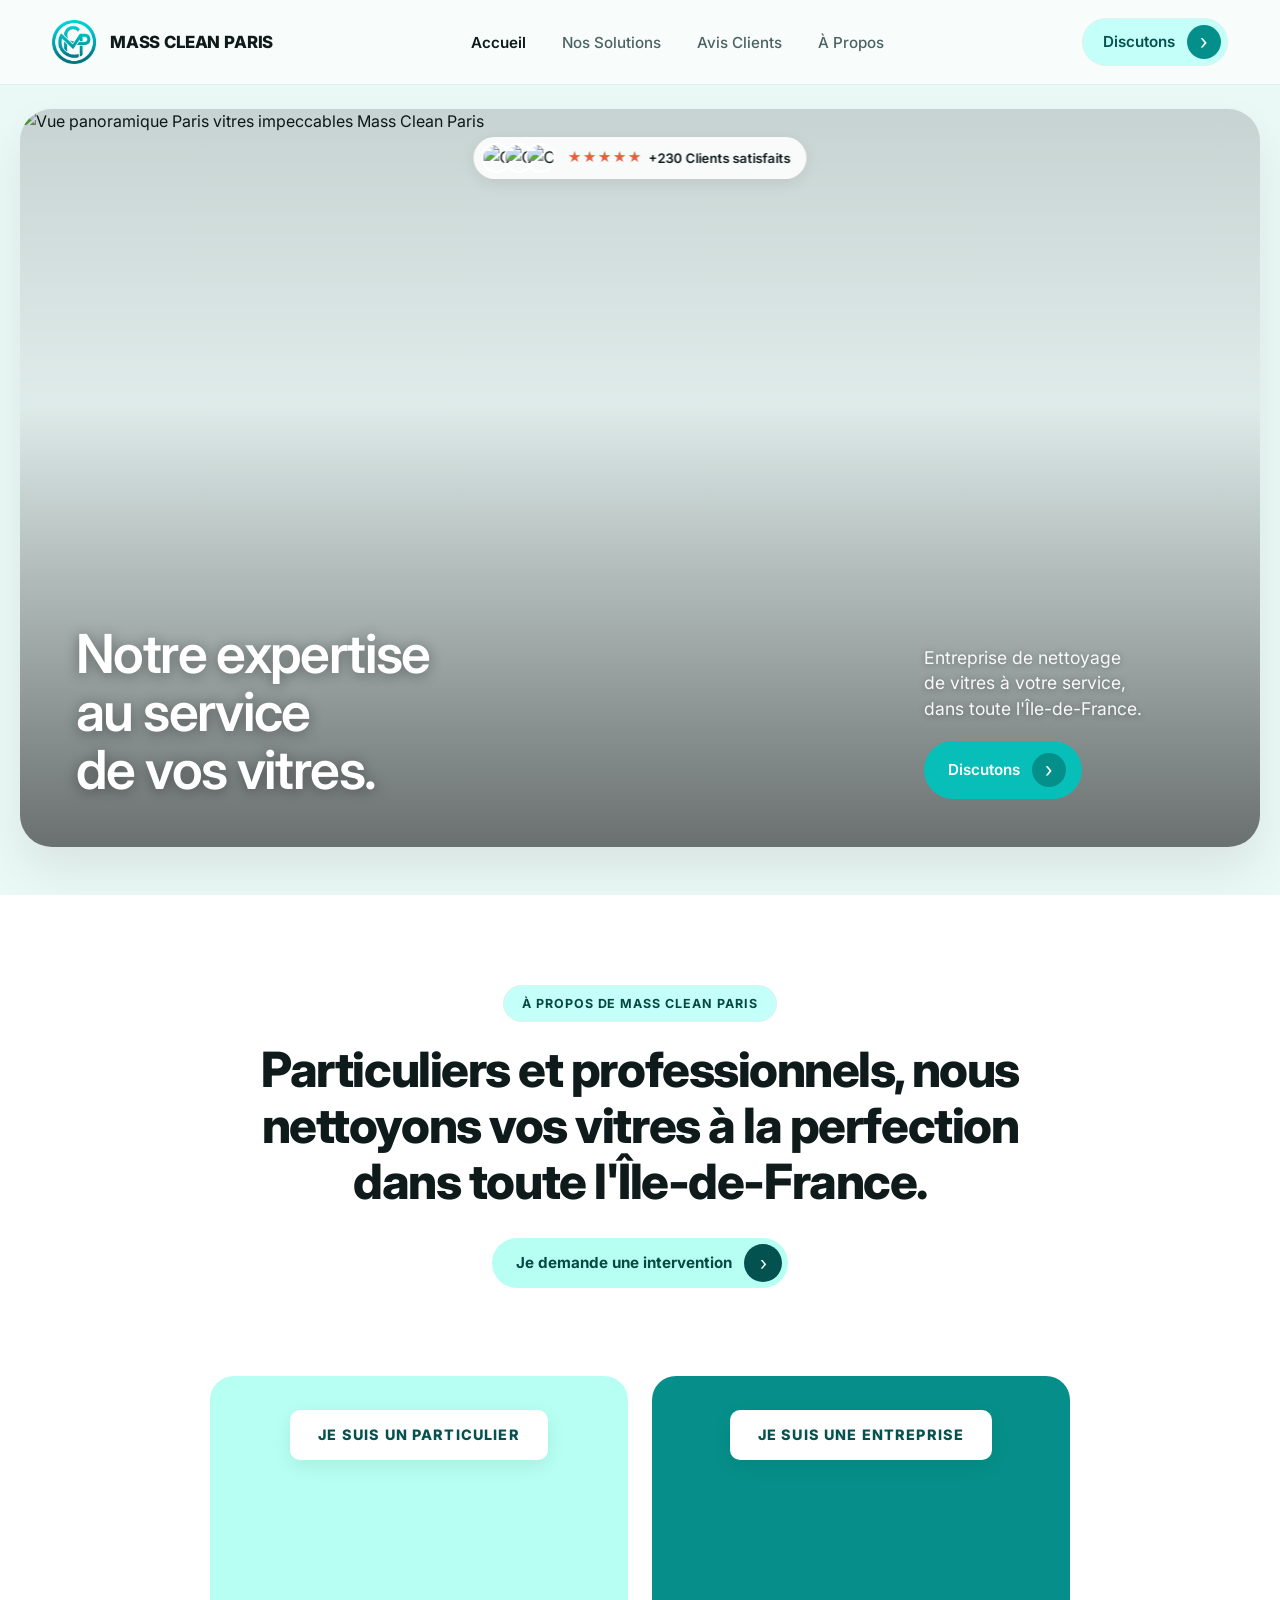
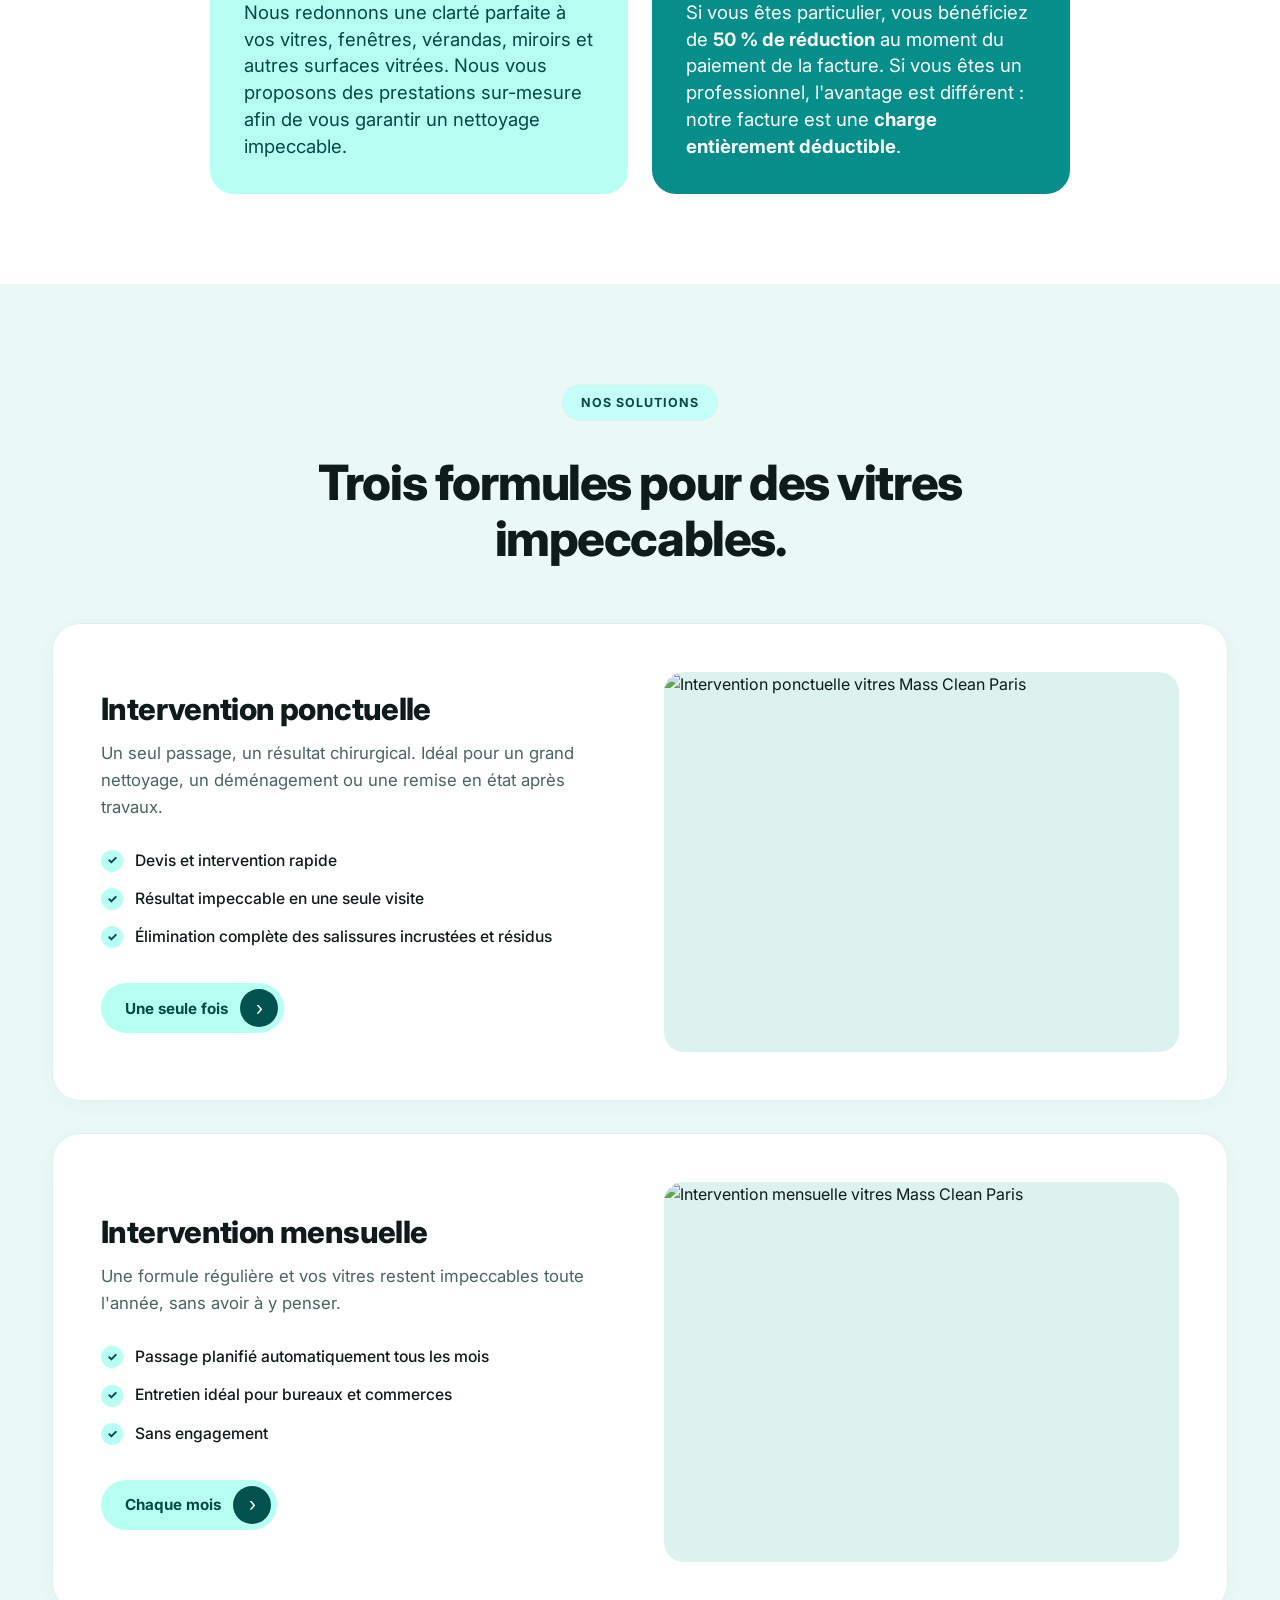
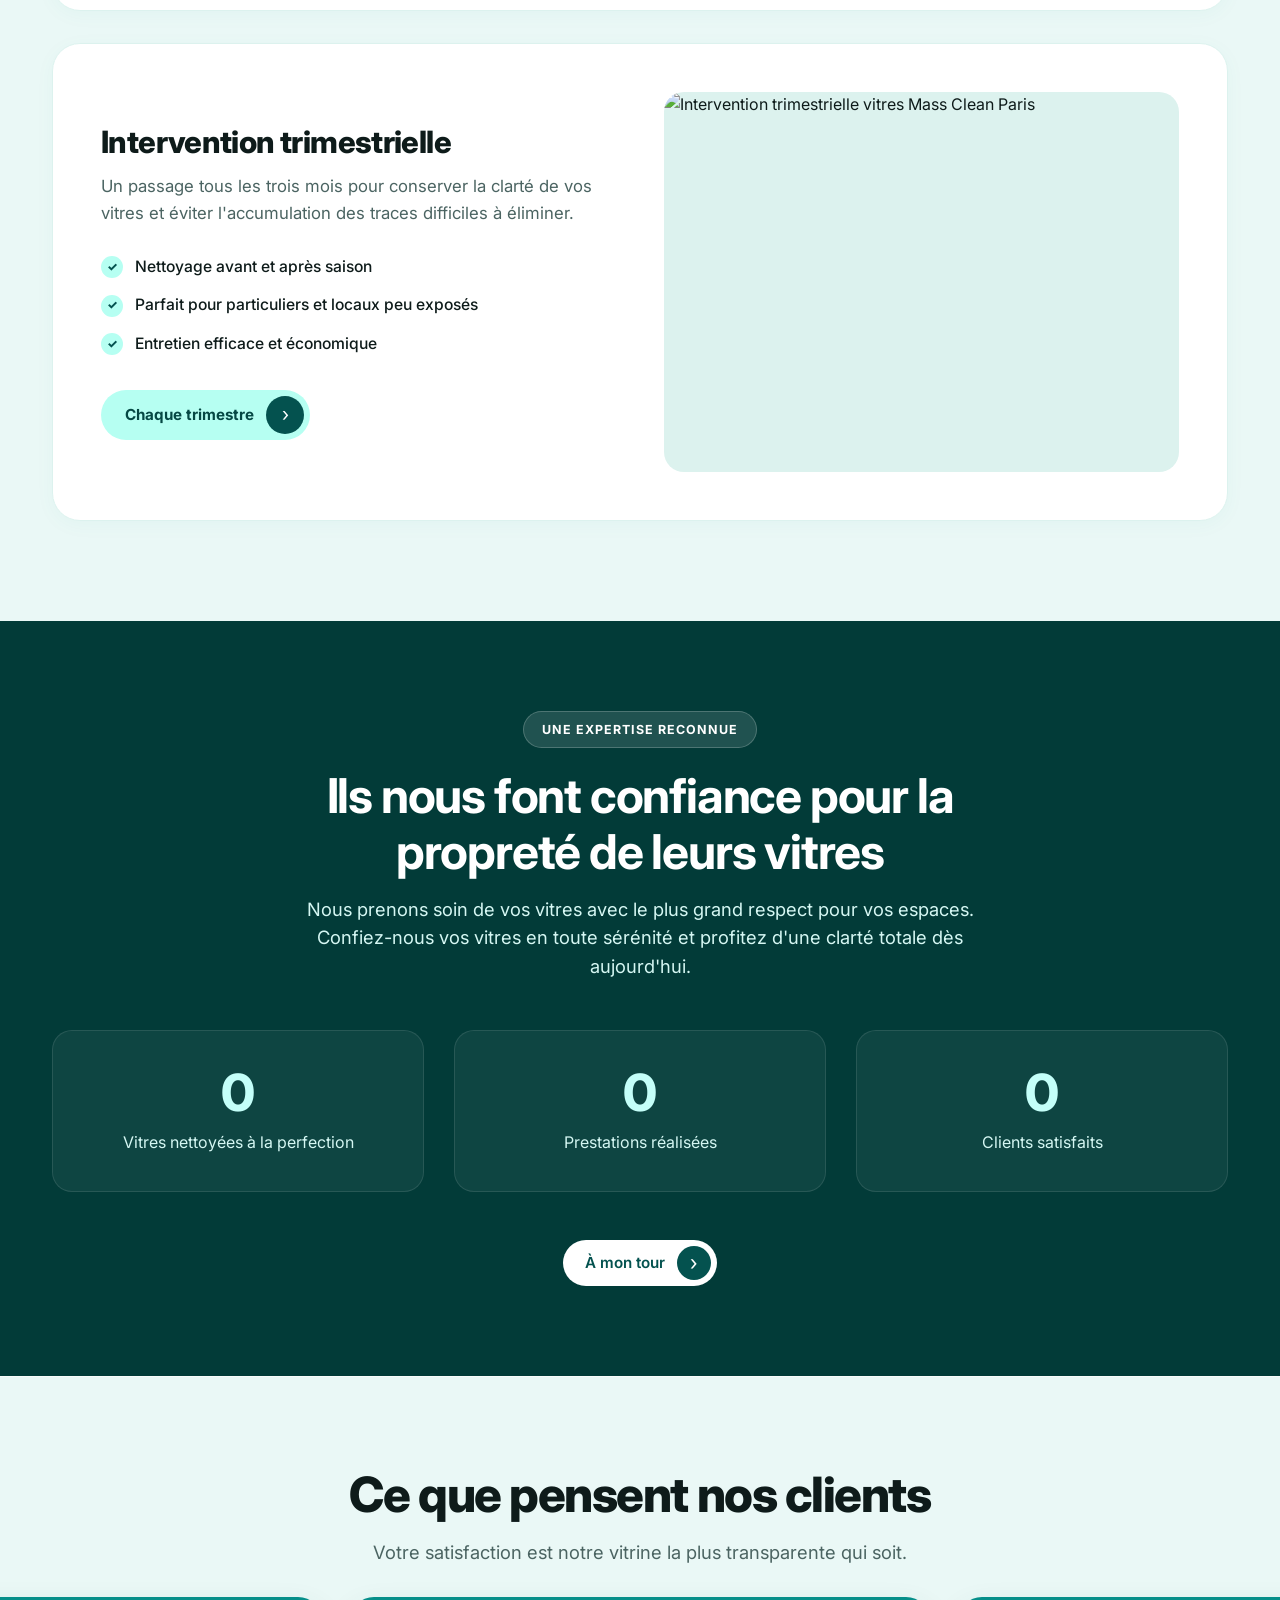
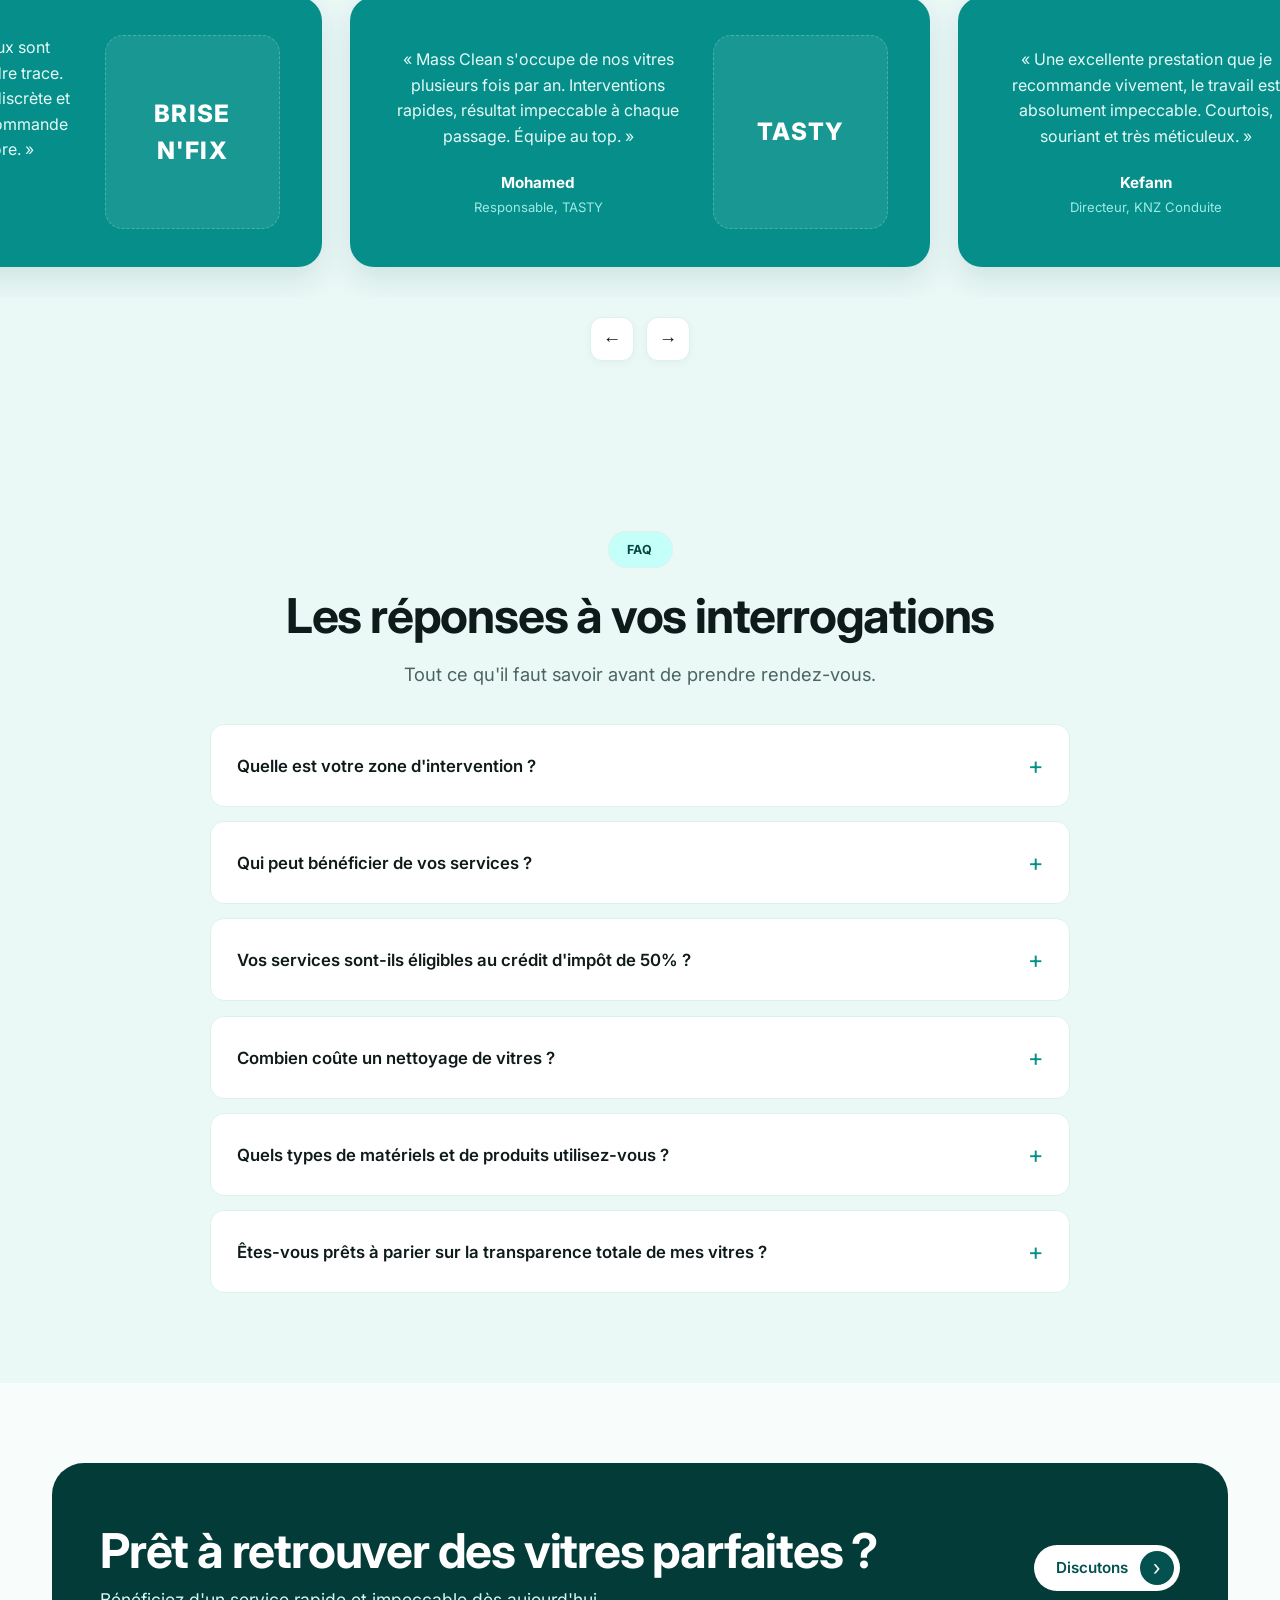
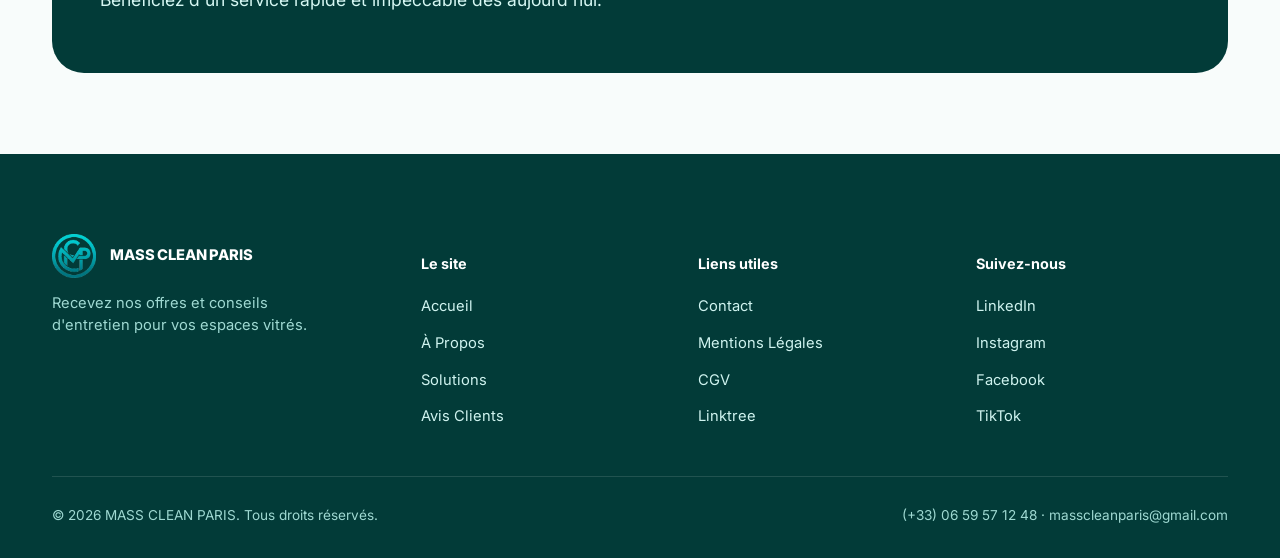
==== index.html @ e7982200 "Update index.html" ====
<!doctype html>
<html lang="fr">
<head>
  <meta charset="UTF-8">
  <meta name="viewport" content="width=device-width, initial-scale=1">
  <title>MASS CLEAN PARIS — Nettoyage de vitres en Île-de-France</title>
  <meta name="description" content="Entreprise de nettoyage de vitres dans toute l'Île-de-France. Services adaptés aux professionnels et aux particuliers. Devis gratuit et intervention rapide.">
  <link rel="preconnect" href="https://fonts.googleapis.com">
  <link rel="preconnect" href="https://fonts.gstatic.com" crossorigin>
  <link href="https://fonts.googleapis.com/css2?family=Inter:wght@400;500;600;700;800&display=swap" rel="stylesheet">
  <link rel="stylesheet" href="styles.css">
</head>
<body>

<header class="site-header">
  <div class="wrap">
    <a href="index.html" class="brand">
      <img src="logo-icon.png" alt="Logo Mass Clean Paris" class="brand-mark-img">
      <span class="brand-name">MASS CLEAN PARIS</span>
    </a>
    <nav>
      <ul class="nav-links" id="navLinks">
        <li><a href="index.html" aria-current="page">Accueil</a></li>
        <li><a href="#solutions">Nos Solutions</a></li>
        <li><a href="#avis">Avis Clients</a></li>
        <li><a href="about.html">À Propos</a></li>

      </ul>
    </nav>
    <div class="nav-cta">
      <a href="contact.html" class="btn btn-pill">
        <span>Discutons</span>
        <span class="btn-pill-arrow">&#8250;</span>
      </a>
      <button class="nav-toggle" id="navToggle" aria-label="Ouvrir le menu" aria-expanded="false"><span></span></button>
    </div>
  </div>
</header>

<main>

<!-- Hero Framer Style -->
  <section class="hero">
    <div class="wrap hero-wrap">
      <div class="hero-frame">
        <img class="hero-bg-img" src="https://framerusercontent.com/images/fuWbK95wGfI7QZ0WkiQWYFkKc.png?width=1440&height=840" alt="Vue panoramique Paris vitres impeccables Mass Clean Paris">
        <div class="hero-overlay"></div>

        <!-- Badge flottant en haut au centre -->
        <div class="hero-top-badge">
          <div class="avatar-group">
            <img src="https://framerusercontent.com/images/nT1cGEJVsEsq5BKTakwZoJjJbM.png?width=100&height=100" alt="Client Mass Clean Paris" class="avatar-img">
            <img src="https://framerusercontent.com/images/VQjluMNywKhZ8T1UbafuyggOpg.png?width=100&height=100" alt="Client Mass Clean Paris" class="avatar-img">
            <img src="https://framerusercontent.com/images/zZgTBhPPGWmw9AkLeAqgfGqcubE.jpg?width=100&height=100" alt="Client Mass Clean Paris" class="avatar-img">
          </div>
          <div class="badge-text-group">
            <div class="stars">★★★★★</div>
            <span class="badge-label">+230 Clients satisfaits</span>
          </div>
        </div>

        <!-- Bas du Hero : Titre à gauche, Description + Bouton à droite -->
        <div class="hero-bottom-grid">
          <div class="hero-left-col">
            <h1 class="hero-title">Notre expertise<br>au service<br>de vos vitres.</h1>
          </div>
          <div class="hero-right-col">
            <p class="hero-subtitle">Entreprise de nettoyage<br>de vitres à votre service,<br>dans toute l'Île-de-France.</p>
            <a href="contact.html" class="btn btn-pill btn-pill--hero">
              <span>Discutons</span>
              <span class="btn-pill-arrow">&#8250;</span>
            </a>
          </div>
        </div>

      </div>
    </div>
  </section>
  
<!-- Section À Propos (Disposition 100% verticale) -->
  <section id="about-intro" class="section-about-vertical">
    <div class="wrap">
      <div class="about-vertical-stack">
        
        <p class="kicker">À PROPOS DE MASS CLEAN PARIS</p>
        
        <h2 class="about-v-heading">Particuliers et professionnels, nous nettoyons vos vitres à la perfection dans toute l'Île-de-France.</h2>
        
        <div class="about-v-cta">
          <a href="contact.html" class="btn btn-pill btn-pill--teal">
            <span>Je demande une intervention</span>
            <span class="btn-pill-arrow">&#8250;</span>
          </a>
        </div>
        
<div class="about-cards-stack">
  <!-- Carte Gauche -->
  <div class="about-card">
    <div class="about-card-badge">JE SUIS UN PARTICULIER</div>
    <p>Nous redonnons une clarté parfaite à vos vitres, fenêtres, vérandas, miroirs et autres surfaces vitrées. Nous vous proposons des prestations sur-mesure afin de vous garantir un nettoyage impeccable.</p>
  </div>

  <!-- Carte Droite -->
  <div class="about-card">
    <div class="about-card-badge">JE SUIS UNE ENTREPRISE</div>
    <p>Si vous êtes particulier, vous bénéficiez de <strong>50 % de réduction</strong> au moment du paiement de la facture. Si vous êtes un professionnel, l'avantage est différent : notre facture est une <strong>charge entièrement déductible</strong>.</p>
  </div>
</div>

      </div>
    </div>
  </section>

 <!-- Solutions Framer Style -->
  <section id="solutions" class="section-solutions">
    <div class="wrap">
      <div class="solutions-header">
        <p class="kicker">NOS SOLUTIONS</p>
        <h2 class="solutions-title">Trois formules pour des vitres impeccables.</h2>
      </div>

      <div class="solutions-container">
        <!-- Formule 1 : Ponctuelle -->
        <article class="framer-plan-card">
          <div class="plan-content">
            <h3 class="plan-title">Intervention ponctuelle</h3>
            <p class="plan-description">Un seul passage, un résultat chirurgical. Idéal pour un grand nettoyage, un déménagement ou une remise en état après travaux.</p>
            <ul class="plan-checklist">
              <li><span class="check-icon">✓</span><span>Devis et intervention rapide</span></li>
              <li><span class="check-icon">✓</span><span>Résultat impeccable en une seule visite</span></li>
              <li><span class="check-icon">✓</span><span>Élimination complète des salissures incrustées et résidus</span></li>
            </ul>
            <div class="plan-action">
              <a href="contact.html" class="btn btn-pill btn-pill--teal">
                <span>Une seule fois</span>
                <span class="btn-pill-arrow">&#8250;</span>
              </a>
            </div>
          </div>
          <div class="plan-visual">
            <img src="https://framerusercontent.com/images/IJvYtPmiNWSTqT2ZEMsKNwSVPI.png?width=1200&height=1200" alt="Intervention ponctuelle vitres Mass Clean Paris" loading="lazy">
          </div>
        </article>

        <!-- Formule 2 : Mensuelle -->
        <article class="framer-plan-card">
          <div class="plan-content">
            <h3 class="plan-title">Intervention mensuelle</h3>
            <p class="plan-description">Une formule régulière et vos vitres restent impeccables toute l'année, sans avoir à y penser.</p>
            <ul class="plan-checklist">
              <li><span class="check-icon">✓</span><span>Passage planifié automatiquement tous les mois</span></li>
              <li><span class="check-icon">✓</span><span>Entretien idéal pour bureaux et commerces</span></li>
              <li><span class="check-icon">✓</span><span>Sans engagement</span></li>
            </ul>
            <div class="plan-action">
              <a href="contact.html" class="btn btn-pill btn-pill--teal">
                <span>Chaque mois</span>
                <span class="btn-pill-arrow">&#8250;</span>
              </a>
            </div>
          </div>
          <div class="plan-visual">
            <img src="https://framerusercontent.com/images/1rV4FEdTSQwadWbnYSWRKwUhsSQ.png?width=1246&height=701" alt="Intervention mensuelle vitres Mass Clean Paris" loading="lazy">
          </div>
        </article>

        <!-- Formule 3 : Trimestrielle -->
        <article class="framer-plan-card">
          <div class="plan-content">
            <h3 class="plan-title">Intervention trimestrielle</h3>
            <p class="plan-description">Un passage tous les trois mois pour conserver la clarté de vos vitres et éviter l'accumulation des traces difficiles à éliminer.</p>
            <ul class="plan-checklist">
              <li><span class="check-icon">✓</span><span>Nettoyage avant et après saison</span></li>
              <li><span class="check-icon">✓</span><span>Parfait pour particuliers et locaux peu exposés</span></li>
              <li><span class="check-icon">✓</span><span>Entretien efficace et économique</span></li>
            </ul>
            <div class="plan-action">
              <a href="contact.html" class="btn btn-pill btn-pill--teal">
                <span>Chaque trimestre</span>
                <span class="btn-pill-arrow">&#8250;</span>
              </a>
            </div>
          </div>
          <div class="plan-visual">
            <img src="https://framerusercontent.com/images/fuWbK95wGfI7QZ0WkiQWYFkKc.png?width=1024&height=601" alt="Intervention trimestrielle vitres Mass Clean Paris" loading="lazy">
          </div>
        </article>
      </div>
    </div>
  </section>
  
  <!-- Section Chiffres Clés -->
  <section class="section-deep">
    <div class="wrap">
      <div class="section-head center">
        <p class="kicker kicker-light">UNE EXPERTISE RECONNUE</p>
        <h2>Ils nous font confiance pour la propreté de leurs vitres</h2>
        <p class="lede lede-light">Nous prenons soin de vos vitres avec le plus grand respect pour vos espaces. Confiez-nous vos vitres en toute sérénité et profitez d'une clarté totale dès aujourd'hui.</p>
      </div>
<div class="stats-grid">
        <div class="stat-card">
          <b class="counter" data-target="2000" data-suffix="+">0</b>
          <span>Vitres nettoyées à la perfection</span>
        </div>
        <div class="stat-card">
          <b class="counter" data-target="600" data-suffix="+">0</b>
          <span>Prestations réalisées</span>
        </div>
        <div class="stat-card">
          <b class="counter" data-target="100" data-suffix="%">0</b>
          <span>Clients satisfaits</span>
        </div>
      </div>
      <div style="text-align:center; margin-top: 48px;">
        <a href="contact.html" class="btn btn-pill btn-pill--white">
          <span>À mon tour</span>
          <span class="btn-pill-arrow">&#8250;</span>
        </a>
      </div>
    </div>
  </section>
  
<!-- Avis Clients — Carrousel Framer -->
  <section id="avis" class="section-avis-carousel">
    <div class="wrap">
      <div class="section-head center">
        <h2 class="carousel-heading">Ce que pensent nos clients</h2>
        <p class="lede">Votre satisfaction est notre vitrine la plus transparente qui soit.</p>
      </div>
    </div>

    <!-- Piste de défilement horizontal -->
    <div class="carousel-track" id="testimonialTrack">
      
      <!-- Carte 1 -->
      <article class="carousel-card">
        <div class="card-quote-col">
          <p class="card-quote">« Les vitres de nos bureaux sont impeccables, sans la moindre trace. L'intervention a été rapide, discrète et très professionnelle. Je recommande sans hésiter merci encore. »</p>
          <div class="card-author">
            <strong>Rizwan</strong>
            <span>Directeur, BRISNFIX</span>
          </div>
        </div>
        <div class="card-logo-col">
          <span class="client-brand-text">BRISE N'FIX</span>
        </div>
      </article>

      <!-- Carte 2 -->
      <article class="carousel-card">
        <div class="card-quote-col">
          <p class="card-quote">« Mass Clean s'occupe de nos vitres plusieurs fois par an. Interventions rapides, résultat impeccable à chaque passage. Équipe au top. »</p>
          <div class="card-author">
            <strong>Mohamed</strong>
            <span>Responsable, TASTY</span>
          </div>
        </div>
        <div class="card-logo-col">
          <span class="client-brand-text">TASTY</span>
        </div>
      </article>

      <!-- Carte 3 -->
      <article class="carousel-card">
        <div class="card-quote-col">
          <p class="card-quote">« Une excellente prestation que je recommande vivement, le travail est absolument impeccable. Courtois, souriant et très méticuleux. »</p>
          <div class="card-author">
            <strong>Kefann</strong>
            <span>Directeur, KNZ Conduite</span>
          </div>
        </div>
        <div class="card-logo-col">
          <span class="client-brand-text">KNZ CONDUITE</span>
        </div>
      </article>

      <!-- Carte 4 -->
      <article class="carousel-card">
        <div class="card-quote-col">
          <p class="card-quote">« Mass intervient tous les trois mois pour le nettoyage complet de notre atelier et showroom. Toujours ponctuel et résultat clinique. »</p>
          <div class="card-author">
            <strong>Oussama</strong>
            <span>Directeur, C Factory</span>
          </div>
        </div>
        <div class="card-logo-col">
          <span class="client-brand-text">C FACTORY</span>
        </div>
      </article>

      <!-- Carte 5 -->
      <article class="carousel-card">
        <div class="card-quote-col">
          <p class="card-quote">« Intervention impeccable chaque mois dans notre salle de restaurant. Le travail est rapide, silencieux et respecte nos installations. »</p>
          <div class="card-author">
            <strong>Khalil</strong>
            <span>Directeur, Restaurant NOOMY</span>
          </div>
        </div>
        <div class="card-logo-col">
          <span class="client-brand-text">NOOMY</span>
        </div>
      </article>

    </div>

    <!-- Flèches de défilement centrées -->
    <div class="carousel-controls">
      <button class="carousel-btn" id="prevBtn" aria-label="Avis précédent">←</button>
      <button class="carousel-btn" id="nextBtn" aria-label="Avis suivant">→</button>
    </div>
  </section>

  <!-- FAQ -->
  <section class="section-faq">
    <div class="wrap">
      <div class="section-head center">
        <p class="kicker">FAQ</p>
        <h2>Les réponses à vos interrogations</h2>
        <p class="lede">Tout ce qu'il faut savoir avant de prendre rendez-vous.</p>
      </div>
      <div class="faq-accordion">
        <details class="faq-box">
          <summary>Quelle est votre zone d'intervention ?</summary>
          <p class="faq-content">Que vous soyez particulier ou professionnel, nous intervenons dans toute la région Île-de-France, et même plus loin si affinités.</p>
        </details>
        <details class="faq-box">
          <summary>Qui peut bénéficier de vos services ?</summary>
          <p class="faq-content">Nos services s'adressent tant aux particuliers qu'aux professionnels. Nous adaptons nos prestations de nettoyage à chaque exigence.</p>
        </details>
        <details class="faq-box">
          <summary>Vos services sont-ils éligibles au crédit d'impôt de 50% ?</summary>
          <p class="faq-content">Oui, si vous êtes un particulier, vous bénéficiez de 50 % de crédit d'impôt au moment du paiement de la facture. Si vous êtes un professionnel, notre facture est une charge entièrement déductible de vos résultats.</p>
        </details>
        <details class="faq-box">
          <summary>Combien coûte un nettoyage de vitres ?</summary>
          <p class="faq-content">Le tarif est calculé sur-mesure selon le nombre de surfaces vitrées, leur accessibilité et la fréquence souhaitée. Nous vous envoyons un devis personnalisé, transparent et gratuit en quelques minutes.</p>
        </details>
        <details class="faq-box">
          <summary>Quels types de matériels et de produits utilisez-vous ?</summary>
          <p class="faq-content">Nous utilisons exclusivement des équipements professionnels spécialisés. Nos produits sont éco-responsables et notre méthode garantit un nettoyage sans aucune trace ni résidu chimique.</p>
        </details>
        <details class="faq-box">
          <summary>Êtes-vous prêts à parier sur la transparence totale de mes vitres ?</summary>
          <p class="faq-content">Absolument. Notre signature, c'est la perfection. Si le moindre reflet ou la moindre trace persiste après notre intervention, nous repassons corriger immédiatement.</p>
        </details>
      </div>
    </div>
  </section>

  <!-- CTA Banner Framer Style -->
  <section class="section-cta-wrap">
    <div class="wrap">
      <div class="cta-banner">
        <div class="cta-banner-text">
          <h2>Prêt à retrouver des vitres parfaites ?</h2>
          <p>Bénéficiez d'un service rapide et impeccable dès aujourd'hui.</p>
        </div>
        <a href="contact.html" class="btn btn-pill btn-pill--white">
          <span>Discutons</span>
          <span class="btn-pill-arrow">&#8250;</span>
        </a>
      </div>
    </div>
  </section>

</main>

<footer class="site-footer">
  <div class="wrap">
    <div class="footer-grid">
      <div class="footer-brand">
        <a href="index.html" class="brand brand-footer">
          <img src="logo-icon.png" alt="Logo Mass Clean Paris" class="brand-mark-img">
          <span class="brand-name">MASS CLEAN PARIS</span>
        </a>
        <p>Recevez nos offres et conseils d'entretien pour vos espaces vitrés.</p>
      </div>
      <div>
        <h4>Le site</h4>
        <ul>
          <li><a href="index.html">Accueil</a></li>
          <li><a href="about.html">À Propos</a></li>
          <li><a href="#solutions">Solutions</a></li>
          <li><a href="#avis">Avis Clients</a></li>
        </ul>
      </div>
      <div>
        <h4>Liens utiles</h4>
        <ul>
          <li><a href="contact.html">Contact</a></li>
          <li><a href="mentions.html">Mentions Légales</a></li>
          <li><a href="mentions.html#cgv">CGV</a></li>
          <li><a href="https://linktr.ee/masscleanparis" target="_blank" rel="noopener">Linktree</a></li>
        </ul>
      </div>
      <div>
        <h4>Suivez-nous</h4>
        <ul>
          <li><a href="https://www.linkedin.com/company/mass-clean-paris/" target="_blank" rel="noopener">LinkedIn</a></li>
          <li><a href="https://www.instagram.com/" target="_blank" rel="noopener">Instagram</a></li>
          <li><a href="https://www.facebook.com/profile.php?id=61591410992182" target="_blank" rel="noopener">Facebook</a></li>
          <li><a href="https://www.tiktok.com/@masscleanparis" target="_blank" rel="noopener">TikTok</a></li>
        </ul>
      </div>
    </div>
    <div class="footer-bottom">
      <span>© 2026 MASS CLEAN PARIS. Tous droits réservés.</span>
      <span>(+33) 06 59 57 12 48 · masscleanparis@gmail.com</span>
    </div>
  </div>
</footer>

<script src="script.js"></script>
</body>
</html>
---- styles.css ----
:root {
  --ink: #0E1B1A;
  --ink-soft: #4B6462;
  --paper: #F8FCFB;
  --white: #FFFFFF;

  --teal-950: #04524F;
  --teal-900: #058F8A;
  --teal-700: #07BEB8;
  --teal-500: #3DCCC7;
  --teal-100: #C4FFF9;
  --mint-bg: #EAF8F6;
  --line: #DCF2EE;
  --line-soft: #EDFAF8;

  --font-body: "Inter", -apple-system, BlinkMacSystemFont, "Segoe UI", Roboto, sans-serif;
  --wrap: 1240px;
  --radius-lg: 32px;
  --radius-md: 20px;
  --radius-sm: 14px;
}

* { box-sizing: border-box; }
html { scroll-behavior: smooth; }

body {
  margin: 0;
  font-family: var(--font-body);
  background: var(--paper);
  color: var(--ink);
  line-height: 1.55;
  -webkit-font-smoothing: antialiased;
}

img { max-width: 100%; display: block; }
a { color: inherit; text-decoration: none; }

.wrap {
  max-width: var(--wrap);
  margin: 0 auto;
  padding: 0 32px;
}

@media (max-width: 768px) {
  .wrap { padding: 0 20px; }
}

/* ---------- Typographie & Titres Framer ---------- */

h1, h2, h3 {
  font-family: var(--font-body);
  font-weight: 700;
  letter-spacing: -0.025em;
  margin: 0;
  color: var(--ink);
  line-height: 1.15;
}

h1 { font-size: clamp(2.6rem, 5.2vw, 4.4rem); }
h2 { font-size: clamp(2.1rem, 3.8vw, 3rem); }
h3 { font-size: 1.6rem; }

p { margin: 0; }

.lede {
  font-size: 1.15rem;
  color: var(--ink-soft);
  max-width: 58ch;
  margin: 16px auto 0;
}
.lede-light { color: #D5F7F3; }

.kicker {
  display: inline-block;
  font-size: 0.78rem;
  font-weight: 700;
  letter-spacing: 0.08em;
  text-transform: uppercase;
  color: #054844;
  background: #C4FFF9;
  border: 1px solid var(--line);
  border-radius: 999px;
  padding: 8px 18px;
  margin-bottom: 20px;
}
.kicker-light {
  background: rgba(255, 255, 255, 0.12);
  border-color: rgba(255, 255, 255, 0.2);
  color: #FFFFFF;
}

/* ---------- Boutons Pill Style Framer ---------- */

.btn {
  display: inline-flex;
  align-items: center;
  gap: 12px;
  font-weight: 600;
  font-size: 0.95rem;
  cursor: pointer;
  transition: transform 0.15s ease, background 0.2s ease, color 0.2s ease, border-color 0.2s ease;
}
.btn:active { transform: scale(0.98); }

.btn-pill {
  background: #C4FFF9;
  color: var(--teal-950);
  padding: 6px 6px 6px 20px;
  border-radius: 999px;
  border: 1px solid var(--line);
}
.btn-pill:hover { background: #07BEB8; 
  transform: translateY(-2px);
}

.btn-pill-arrow {
  display: inline-flex;
  align-items: center;
  justify-content: center;
  width: 34px;
  height: 34px;
  border-radius: 50%;
  background: var(--teal-900);
  color: #FFFFFF;
  font-size: 1.3rem;
  font-weight: 400;
  line-height: 1;
}

.btn-pill--cta {
  background: #07BEB8;
  color: #FFFFFF;
  border: none;
  padding: 8px 8px 8px 24px;
}
.btn-pill--cta:hover { background: #034E4A; }
.btn-pill--cta .btn-pill-arrow { background: #FFFFFF; color: #023B38; }

.btn-pill--card {
  background: var(--teal-900);
  color: #FFFFFF;
  border: none;
  padding: 6px 6px 6px 20px;
  width: fit-content;
}
.btn-pill--card:hover { background: var(--teal-950); }
.btn-pill--card .btn-pill-arrow { background: #FFFFFF; color: var(--teal-900); }

.btn-pill--white {
  background: #FFFFFF;
  color: var(--teal-950);
  border: none;
  padding: 6px 6px 6px 22px;
}
.btn-pill--white:hover { background: #F0FAF9; }
.btn-pill--white .btn-pill-arrow { background: var(--teal-950); color: #FFFFFF; }

/* ---------- Header Navigation ---------- */

.site-header {
  position: sticky;
  top: 0;
  z-index: 50;
  background: rgba(248, 252, 251, 0.9);
  backdrop-filter: blur(12px);
  border-bottom: 1px solid var(--line);
}
.site-header .wrap {
  display: flex;
  align-items: center;
  justify-content: space-between;
  height: 84px;
}

.brand {
  display: flex;
  align-items: center;
  gap: 14px;
  font-weight: 800;
  font-size: 1.05rem;
  letter-spacing: -0.01em;
}
.brand-mark-img {
  width: 44px;
  height: 44px;
  object-fit: contain;
  flex-shrink: 0;
}
.brand-name { color: var(--ink); }

.nav-links {
  display: flex;
  align-items: center;
  gap: 36px;
  list-style: none;
  margin: 0;
  padding: 0;
}
.nav-links a {
  font-size: 0.95rem;
  font-weight: 500;
  color: var(--ink-soft);
  transition: color 0.15s ease;
}
.nav-links a:hover, .nav-links a[aria-current="page"] { color: var(--ink); font-weight: 600; }

.nav-cta { display: flex; align-items: center; gap: 16px; }

.nav-toggle {
  display: none;
  background: none;
  border: 1px solid var(--line);
  border-radius: 999px;
  width: 42px;
  height: 42px;
  align-items: center;
  justify-content: center;
  cursor: pointer;
}
.nav-toggle span, .nav-toggle span::before, .nav-toggle span::after {
  content: "";
  display: block;
  width: 18px;
  height: 2px;
  background: var(--ink);
  position: relative;
  transition: transform 0.2s ease;
}
.nav-toggle span::before { position: absolute; top: -6px; }
.nav-toggle span::after { position: absolute; top: 6px; }

@media (max-width: 880px) {
  .nav-links {
    position: absolute;
    top: 84px; left: 0; right: 0;
    flex-direction: column;
    align-items: flex-start;
    gap: 0;
    background: var(--white);
    border-bottom: 1px solid var(--line);
    max-height: 0;
    overflow: hidden;
    transition: max-height 0.25s ease;
  }
  .nav-links.is-open { max-height: 300px; }
  .nav-links li { width: 100%; }
  .nav-links a { display: block; padding: 16px 24px; border-top: 1px solid var(--line); width: 100%; }
  .nav-toggle { display: flex; }
}

/* ---------- Section Hero (Framer Exact Match Panoramique) ---------- */

.hero {
  width: 100%;
  padding: 24px 0 48px;
  background: #EAF8F6;
  box-sizing: border-box;
}

.hero-wrap,
.hero .wrap {
  width: 100%;
  max-width: 1440px; /* Élargit le cadre sur les côtés */
  margin: 0 auto;
  padding: 0 20px;
  box-sizing: border-box;
  display: block !important;
}

.hero-frame {
  position: relative;
  width: 100%;
  min-height: 720px; /* Plus d'impact vertical */
  height: clamp(680px, 82vh, 880px);
  border-radius: 32px;
  overflow: hidden;
  box-shadow: 0 24px 48px rgba(0, 0, 0, 0.08);
  margin: 0 auto;
}

.hero-bg-img {
  position: absolute;
  top: 0;
  left: 0;
  width: 100%;
  height: 100%;
  object-fit: cover;
  object-position: center 30%;
  z-index: 1;
}

.hero-overlay {
  position: absolute;
  inset: 0;
  background: linear-gradient(
    to bottom,
    rgba(0, 0, 0, 0.15) 0%,
    rgba(0, 0, 0, 0.05) 40%,
    rgba(0, 0, 0, 0.55) 100%
  );
  z-index: 2;
}

.hero-top-badge {
  position: absolute;
  top: 28px;
  left: 50%;
  transform: translateX(-50%);
  z-index: 3;
  display: flex;
  align-items: center;
  gap: 12px;
  background: rgba(255, 255, 255, 0.88);
  backdrop-filter: blur(10px);
  -webkit-backdrop-filter: blur(10px);
  padding: 6px 16px 6px 8px;
  border-radius: 999px;
  box-shadow: 0 4px 16px rgba(0, 0, 0, 0.08);
  white-space: nowrap;
}

.avatar-group {
  display: flex;
  align-items: center;
}

.avatar-img {
  width: 30px;
  height: 30px;
  border-radius: 50%;
  border: 2px solid #FFFFFF;
  margin-left: -8px;
  object-fit: cover;
}
.avatar-img:first-child {
  margin-left: 0;
}

.badge-text-group {
  display: flex;
  align-items: center;
  gap: 6px;
}

.badge-text-group .stars {
  color: #E85D3B;
  font-size: 0.85rem;
  letter-spacing: 1px;
}

.badge-label {
  font-size: 0.82rem;
  font-weight: 600;
  color: #0E1B1A;
}

.hero-bottom-grid {
  position: absolute;
  bottom: 0;
  left: 0;
  width: 100%;
  box-sizing: border-box;
  padding: 48px 56px;
  z-index: 3;
  display: flex;
  justify-content: space-between;
  align-items: flex-end;
  gap: 40px;
}

.hero-left-col {
  flex: 1;
  max-width: 680px;
}

.hero-title {
  color: #FFFFFF;
  font-size: clamp(2.3rem, 4.2vw, 3.8rem);
  font-weight: 600;
  line-height: 1.08;
  letter-spacing: -0.03em;
  margin: 0;
  text-shadow: 0 2px 14px rgba(0, 0, 0, 0.4);
}

.hero-right-col {
  flex: 0 0 280px;
  display: flex;
  flex-direction: column;
  align-items: flex-start;
  gap: 20px;
}

.hero-subtitle {
  color: rgba(255, 255, 255, 0.95);
  font-size: 1.10rem;
  line-height: 1.45;
  margin: 0;
  text-shadow: 0 1px 6px rgba(0, 0, 0, 0.35);
}

.btn-pill--hero {
  background: #07BEB8;
  border: none;
  color: #FFFFFF;
  padding: 12px 16px 12px 24px;
  border-radius: 999px;
  font-weight: 600;
  font-size: 0.95rem;
  text-decoration: none;
  display: inline-flex;
  align-items: center;
  gap: 12px;
  transition: transform 0.15s ease, background 0.15s ease;
}
.btn-pill--hero:hover {
  background: #068F8A;
  transform: translateY(-2px);
}

@media (max-width: 860px) {
  .hero-frame {
    height: auto;
    min-height: 560px;
  }
  .hero-bottom-grid {
    position: relative;
    padding: 140px 24px 36px;
    flex-direction: column;
    align-items: flex-start;
    gap: 24px;
  }
  .hero-right-col {
    flex: none;
    width: 100%;
  }
}

/* ---------- Section À Propos (Structure 100% Verticale) ---------- */

.section-about-vertical {
  padding: 90px 0;
  background: #FFFFFF;
}

.about-vertical-stack {
  max-width: 860px;
  margin: 0 auto;
  display: flex;
  flex-direction: column;
  align-items: center;
  text-align: center;
}

.about-v-heading {
  font-size: clamp(2.1rem, 3.8vw, 3.2rem);
  font-weight: 800;
  line-height: 1.15;
  letter-spacing: -0.03em;
  color: #0E1B1A;
  margin: 0 0 28px 0;
  max-width: 26ch;
}

.about-v-cta {
  margin-bottom: 48px;
}

.btn-pill--teal {
  background: #B6FFF2;
  color: #054844;
  border: none;
  padding: 6px 6px 6px 24px;
  font-weight: 700;
  font-size: 0.95rem;
  border-radius: 999px;
  display: inline-flex;
  align-items: center;
  gap: 12px;
}
.btn-pill--teal:hover {
  background: #A0FCEB;
}
.btn-pill--teal .btn-pill-arrow {
  background: #04524F;
  color: #FFFFFF;
  width: 38px;
  height: 38px;
  border-radius: 50%;
  display: inline-flex;
  align-items: center;
  justify-content: center;
  font-size: 1.2rem;
}

.about-cards-stack {
  width: 100%;
  max-width: 860px; 
  margin: 40px auto 0;
  display: grid;
  grid-template-columns: repeat(2, 1fr); 
  gap: 24px;
  text-align: left;
}

.about-card {
  border-radius: 24px;
  padding: 34px;
  display: flex;
  flex-direction: column;        
  justify-content: space-between;
  box-sizing: border-box;
  aspect-ratio: 1 / 1;  
}

.about-card-badge {
  background: #FFFFFF;
  color: #04524F;             
  padding: 14px 28px;         
  font-size: 0.9rem;
  font-weight: 800;
  text-transform: uppercase;
  letter-spacing: 0.08em;
  border-radius: 10px;
  box-shadow: 0 6px 20px rgba(0, 0, 0, 0.07);
  
  /* Verrouille l'alignement et empêche l'étirement */
  display: inline-flex;
  align-items: center;
  justify-content: center;
  text-align: center;
  align-self: center;          
  width: fit-content;          
  white-space: nowrap;        
}

.about-card:first-child {
  background: #B6FFF2;
  border: none;
}
.about-card:first-child p {
  color: #054844;
}

.about-card:last-child {
  background: #068F8A;
  border: none;
  align-items: flex-end;
}
.about-card:last-child p,
.about-card:last-child strong {
  color: #FFFFFF;
}

.about-card-sparkle {
  display: none; 
}

.about-card p {
font-size: clamp(1.15rem, 1.45vw, 1.35rem);
  line-height: 1.45;                 
  font-weight: 400;
  margin: 0;
}

/* Sur mobile : repasse l'un en dessous de l'autre */
@media (max-width: 640px) {
  .about-cards-stack {
    grid-template-columns: 1fr;
  }
  .about-card {
    aspect-ratio: auto;
    padding: 24px;
  }
  .about-v-heading { 
    font-size: 1.9rem; 
  }
}

/* ---------- Section Solutions (Framer Exact Match) ---------- */

#solutions {
  scroll-margin-top: 230px; 
  }

.section-solutions {
  padding: 100px 0;
  background: #EAF8F6;
}

.solutions-header {
  max-width: 780px;
  margin: 0 auto 56px;
  text-align: center;
}

.solutions-title {
  font-size: clamp(2.2rem, 3.8vw, 3.2rem);
  font-weight: 800;
  letter-spacing: -0.03em;
  line-height: 1.15;
  color: #0E1B1A;
  margin-top: 14px;
}

.solutions-container {
  display: flex;
  flex-direction: column;
  gap: 32px;
}

.framer-plan-card {
  background: #FFFFFF;
  border-radius: 28px;
  border: 1px solid #DCF2EE;
  padding: 48px;
  display: grid;
  grid-template-columns: 1fr 1fr;
  gap: 48px;
  align-items: center;
  box-shadow: 0 4px 20px rgba(5, 143, 138, 0.04);
}

.plan-content {
  display: flex;
  flex-direction: column;
  align-items: flex-start;
  text-align: left;
}

.plan-title {
  font-size: clamp(1.6rem, 2.4vw, 2.1rem);
  font-weight: 800;
  color: #0E1B1A;
  letter-spacing: -0.02em;
  margin-bottom: 14px;
}

.plan-description {
  font-size: 1.05rem;
  color: #4B6462;
  line-height: 1.6;
  margin-bottom: 28px;
  max-width: 48ch;
}

.plan-checklist {
  list-style: none;
  margin: 0 0 34px 0;
  padding: 0;
  display: flex;
  flex-direction: column;
  gap: 14px;
  width: 100%;
}

.plan-checklist li {
  display: flex;
  align-items: center;
  gap: 12px;
  font-size: 0.98rem;
  font-weight: 500;
  color: #0E1B1A;
}

.check-icon {
  width: 22px;
  height: 22px;
  border-radius: 50%;
  background: #B6FFF2;
  color: #04524F;
  display: inline-flex;
  align-items: center;
  justify-content: center;
  font-size: 0.75rem;
  font-weight: 800;
  flex-shrink: 0;
}

.plan-action { margin-top: auto; }

.plan-visual {
  border-radius: 20px;
  overflow: hidden;
  width: 100%;
  height: 380px;
  background: #DCF2EE;
}

.plan-visual img {
  width: 100%;
  height: 100%;
  object-fit: cover;
  display: block;
}

@media (max-width: 960px) {
  .framer-plan-card {
    grid-template-columns: 1fr;
    padding: 32px 24px;
    gap: 32px;
  }
  .plan-visual { height: 260px; }
}

/* ---------- Section Chiffres Clés ---------- */

.section-deep {
  background: #023B38;
  color: #FFFFFF;
  padding: 90px 0;
}
.section-deep h2 { color: #FFFFFF; }
.stats-grid {
  display: grid;
  grid-template-columns: repeat(3, 1fr);
  gap: 30px;
  margin-top: 50px;
}
@media (max-width: 768px) {
  .stats-grid { grid-template-columns: 1fr; }
}
.stat-card {
  background: rgba(255, 255, 255, 0.05);
  border: 1px solid rgba(255, 255, 255, 0.1);
  border-radius: var(--radius-md);
  padding: 36px 24px;
  text-align: center;
}
.stat-card b {
  display: block;
  font-size: 3.2rem;
  font-weight: 800;
  color: var(--teal-100);
  line-height: 1;
  margin-bottom: 12px;
}
.stat-card span { font-size: 1rem; color: #D5F7F3; }

.section-deep .section-head {
  text-align: center;
  max-width: 750px;
  margin: 0 auto;
}

.section-deep .lede {
  margin: 16px auto 0;
  text-align: center;
}

/* ---------- Carrousel Avis Clients Framer ---------- */

#avis .carousel-heading {
  scroll-margin-top: 160px;
}

.section-avis-carousel {
  padding: 90px 0 80px;
  background: #EAF8F6;
  overflow: hidden;
  text-align: center;
}

.carousel-heading {
  font-size: clamp(2.2rem, 3.8vw, 3.2rem);
  font-weight: 800;
  letter-spacing: -0.03em;
  color: #0E1B1A;
}

.carousel-track {
  display: flex;
  gap: 28px;
  overflow-x: auto;
  scroll-snap-type: x mandatory;
  scroll-behavior: smooth;
  padding: 30px calc(50vw - 290px);
  scrollbar-width: none;
  -webkit-overflow-scrolling: touch;
}
.carousel-track::-webkit-scrollbar {
  display: none;
}

.carousel-card {
  flex: 0 0 580px;
  max-width: 82vw;
  scroll-snap-align: center;
  background: #068F8A;
  color: #FFFFFF;
  border-radius: 24px;
  padding: 38px 42px;
  display: grid;
  grid-template-columns: 1.25fr 0.75fr;
  gap: 28px;
  align-items: center;
  box-shadow: 0 12px 30px rgba(4, 82, 79, 0.12);
  box-sizing: border-box;
}

.card-quote-col {
  display: flex;
  flex-direction: column;
  justify-content: space-between;
  min-height: 170px;
}

.card-quote {
  font-size: 1rem;
  line-height: 1.6;
  color: #E6FAF7;
}

.card-author { margin-top: 20px; }
.card-author strong {
  display: block;
  font-size: 0.95rem;
  color: #FFFFFF;
}
.card-author span {
  display: block;
  font-size: 0.82rem;
  color: #9DEAE4;
  margin-top: 2px;
}

.card-logo-col {
  display: flex;
  align-items: center;
  justify-content: center;
  background: rgba(255, 255, 255, 0.08);
  border: 1px dashed rgba(255, 255, 255, 0.22);
  border-radius: 18px;
  padding: 24px 16px;
  height: 100%;
  min-height: 140px;
}

.client-brand-text {
  font-size: 1.5rem;
  font-weight: 800;
  letter-spacing: 0.05em;
  color: #FFFFFF;
  text-align: center;
}

.carousel-controls {
  display: flex;
  justify-content: center;
  gap: 12px;
  margin-top: 20px;
}

.carousel-btn {
  width: 44px;
  height: 44px;
  background: #FFFFFF;
  border: 1px solid #DCF2EE;
  border-radius: 12px;
  display: inline-flex;
  align-items: center;
  justify-content: center;
  cursor: pointer;
  font-size: 1.15rem;
  color: #0E1B1A;
  box-shadow: 0 2px 8px rgba(0, 0, 0, 0.04);
  transition: transform 0.15s ease, background 0.15s ease;
}
.carousel-btn:hover { background: #F0FAF9; transform: translateY(-2px); }
.carousel-btn:active { transform: scale(0.95); }

@media (max-width: 768px) {
  .carousel-track { padding: 24px 20px; }
  .carousel-card {
    flex: 0 0 85vw;
    grid-template-columns: 1fr;
    padding: 28px 20px;
    gap: 20px;
  }
}

/* ---------- FAQ Framer Style ---------- */

.section-faq { padding: 90px 0; background: var(--mint-bg); text-align: center;}
.faq-accordion { display: grid; gap: 14px; max-width: 860px; margin: 36px auto 0; }
.faq-box {
  background: var(--white);
  border: 1px solid var(--line);
  border-radius: var(--radius-sm);
  overflow: hidden;
}
.faq-box summary {
  padding: 22px 26px;
  font-weight: 600;
  font-size: 1.05rem;
  cursor: pointer;
  list-style: none;
  display: flex;
  align-items: center;
  justify-content: space-between;
}
.faq-box summary::-webkit-details-marker { display: none; }
.faq-box summary::after {
  content: "+";
  font-size: 1.5rem;
  font-weight: 400;
  color: var(--teal-900);
  transition: transform 0.2s ease;
}
.faq-box[open] summary::after { transform: rotate(45deg); }
.faq-content { padding: 0 26px 24px; color: var(--ink-soft); font-size: 0.98rem; line-height: 1.6; text-align: left;}

/* ---------- CTA Banner Framer ---------- */

.section-cta-wrap { padding: 80px 0; }
.cta-banner {
  background: #023B38;
  border-radius: var(--radius-lg);
  padding: 60px 48px;
  color: #FFFFFF;
  display: flex;
  align-items: center;
  justify-content: space-between;
  gap: 32px;
  flex-wrap: wrap;
}
.cta-banner h2 { color: #FFFFFF; margin-bottom: 8px; }
.cta-banner p { color: #D5F7F3; font-size: 1.1rem; }

/* ---------- Contact page ---------- */

.section-contact {
  background-color: var(--mint-bg, #EAF8F6);
}

.contact-header {
  text-align: center;
  max-width: 1200px;
  margin: 0 auto 48px;
  padding-top: 48px;
}

.contact-layout {
  display: grid;
  grid-template-columns: 0.85fr 1.15fr;
  gap: 56px;
}

@media (max-width: 900px) { .contact-layout { grid-template-columns: 1fr; } }

.contact-info { display: grid; gap: 18px; align-content: start; }
.info-card {
  background: #FFFFFF;
  border-radius: var(--radius-sm);
  padding: 20px 22px;
}
.info-card span { display: block; font-size: 0.82rem; color: var(--ink-soft); margin-bottom: 4px; }
.info-card strong { font-size: 1.05rem; color: var(--teal-950); }

.social-row { display: flex; gap: 10px; flex-wrap: wrap; }
.social-row a {
  background: #FFFFFF;
  border: 1px solid var(--line);
  border-radius: 999px;
  padding: 9px 16px;
  font-size: 0.85rem;
}
.social-row a:hover { border-color: var(--teal-700); color: var(--teal-950); }

form.card {
  background: #FFFFFF;
  border-radius: 20px;
  padding: 32px;
  box-shadow: 0 1px 2px rgba(5, 143, 138, 0.06);
}
.field-row { display: grid; grid-template-columns: 1fr 1fr; gap: 18px; }
@media (max-width: 560px) { .field-row { grid-template-columns: 1fr; } }

.field { margin-bottom: 18px; }
.field label { display: block; font-size: 0.85rem; font-weight: 600; margin-bottom: 6px; }
.field input, .field select, .field textarea {
  width: 100%;
  border: 1px solid var(--line);
  border-radius: var(--radius-sm);
  padding: 12px 14px;
  font-family: var(--font-body);
  font-size: 0.95rem;
  background: var(--mint-bg);
  color: var(--ink);
}
.field textarea { min-height: 120px; resize: vertical; }
.field input:focus, .field select:focus, .field textarea:focus {
  outline: 2px solid var(--teal-700);
  outline-offset: 1px;
}

/* Conteneur général des boutons radio */
.radio-group {
  display: grid;
  gap: 16px;
  margin-top: 10px;
  width: 100%;
}

/* Le groupe du haut (Particulier / Professionnel) : 2 grandes colonnes égales */
.field:first-of-type .radio-group {
  grid-template-columns: 1fr 1fr;
}

/* Le groupe du bas (Ponctuel / Mensuel / Trimestriel) : 3 colonnes réparties sur toute la largeur */
.field:nth-of-type(4) .radio-group {
  grid-template-columns: 1fr 1fr 1fr;
}

/* Style commun des pilules */
.radio-pill {
  display: flex;
  align-items: center;
  text-align: center;
  justify-content: center;
  gap: 10px;
  background: var(--mint-bg, #EAF8F6);
  border: 1px solid var(--line, #DCF2EE);
  border-radius: 999px;
  font-weight: 600;
  color: #0E1B1A;
  cursor: pointer;
  user-select: none;
  transition: all 0.2s ease;
}

/* On grossit spécifiquement les 2 boutons du haut (plus hauts et texte plus grand) */
.field:first-of-type .radio-pill {
  padding: 14px 20px;
  font-size: 1rem;
}

/* Boutons du bas (hauteur standard, bien répartis) */
.field:nth-of-type(4) .radio-pill {
  padding: 11px 16px;
  font-size: 0.92rem;
}

/* Puce radio native stylisée */
.radio-pill input[type="radio"] {
  appearance: auto;
  -webkit-appearance: auto;
  margin: 0;
  width: 16px;
  height: 16px;
  accent-color: #068F8A;
  cursor: pointer;
}

/* État coché */
.radio-pill:has(input[type="radio"]:checked) {
  background: #FFFFFF;
  border-color: #068F8A;
  box-shadow: 0 2px 8px rgba(6, 143, 138, 0.12);
}

/* Adaptation sur petits écrans de mobile */
@media (max-width: 520px) {
  .field:first-of-type .radio-group,
  .field:nth-of-type(4) .radio-group {
    grid-template-columns: 1fr;
  }
}

/* Bouton d'envoi pleine largeur */
.btn-block {
  width: 100%;
  display: flex;
  justify-content: center;
  align-items: center;
  padding: 14px 24px;
  background-color: var(--teal-950, #0E1B1A);
  color: #FFFFFF;
  border: none;
  border-radius: 999px;
  font-size: 1rem;
  font-weight: 600;
  cursor: pointer;
  margin-top: 20px;
  transition: opacity 0.2s ease, transform 0.1s ease;
}

.btn-block:hover {
  opacity: 0.9;
}

.btn-block:active {
  transform: scale(0.99);
}

/* Centrage exact du menu sur la page contact */
@media (min-width: 901px) {
  .page-contact .site-header .wrap {
    display: grid;
    grid-template-columns: 1fr auto 1fr;
    align-items: center;
  }

  .page-contact .site-header .brand {
    justify-self: start;
  }

  .page-contact .site-header nav {
    justify-self: center;
    margin: 0;
  }

  .page-contact .nav-cta {
    display: none;
  }
}

/* ---------- Footer Framer ---------- */

.site-footer {
  background: #023B38;
  color: #CFF3EF;
  padding: 80px 0 32px;
}
.footer-grid {
  display: grid;
  grid-template-columns: 1.4fr 1fr 1fr 1.1fr;
  gap: 48px;
  padding-bottom: 48px;
  border-bottom: 1px solid rgba(255, 255, 255, 0.12);
}
@media (max-width: 820px) {
  .footer-grid { grid-template-columns: 1fr 1fr; gap: 32px; }
}
.brand-footer .brand-name { color: #FFFFFF; }
.footer-brand p { font-size: 0.92rem; color: #9FD9D2; margin-top: 14px; max-width: 32ch; }
.footer-grid h4 { color: #FFFFFF; font-size: 0.9rem; font-weight: 700; margin-bottom: 18px; }
.footer-grid ul { list-style: none; margin: 0; padding: 0; display: grid; gap: 12px; }
.footer-grid a { font-size: 0.92rem; color: #CFF3EF; transition: color 0.15s ease; }
.footer-grid a:hover { color: #FFFFFF; }

.footer-bottom {
  padding-top: 28px;
  display: flex;
  justify-content: space-between;
  flex-wrap: wrap;
  gap: 16px;
  font-size: 0.85rem;
  color: #9FD9D2;
}

/* ---------- Animations ---------- */

@media (prefers-reduced-motion: reduce) {
  * { scroll-behavior: auto !important; transition: none !important; }
}

.reveal {
  opacity: 0;
  transform: translateY(110px) scale(0.90);
  transition: 
    opacity 1.1s cubic-bezier(0.16, 1, 0.3, 1),
    transform 1.1s cubic-bezier(0.16, 1, 0.3, 1);
  will-change: opacity, transform;
}

.reveal.is-visible {
  opacity: 1;
  transform: translateY(0) scale(1);
}
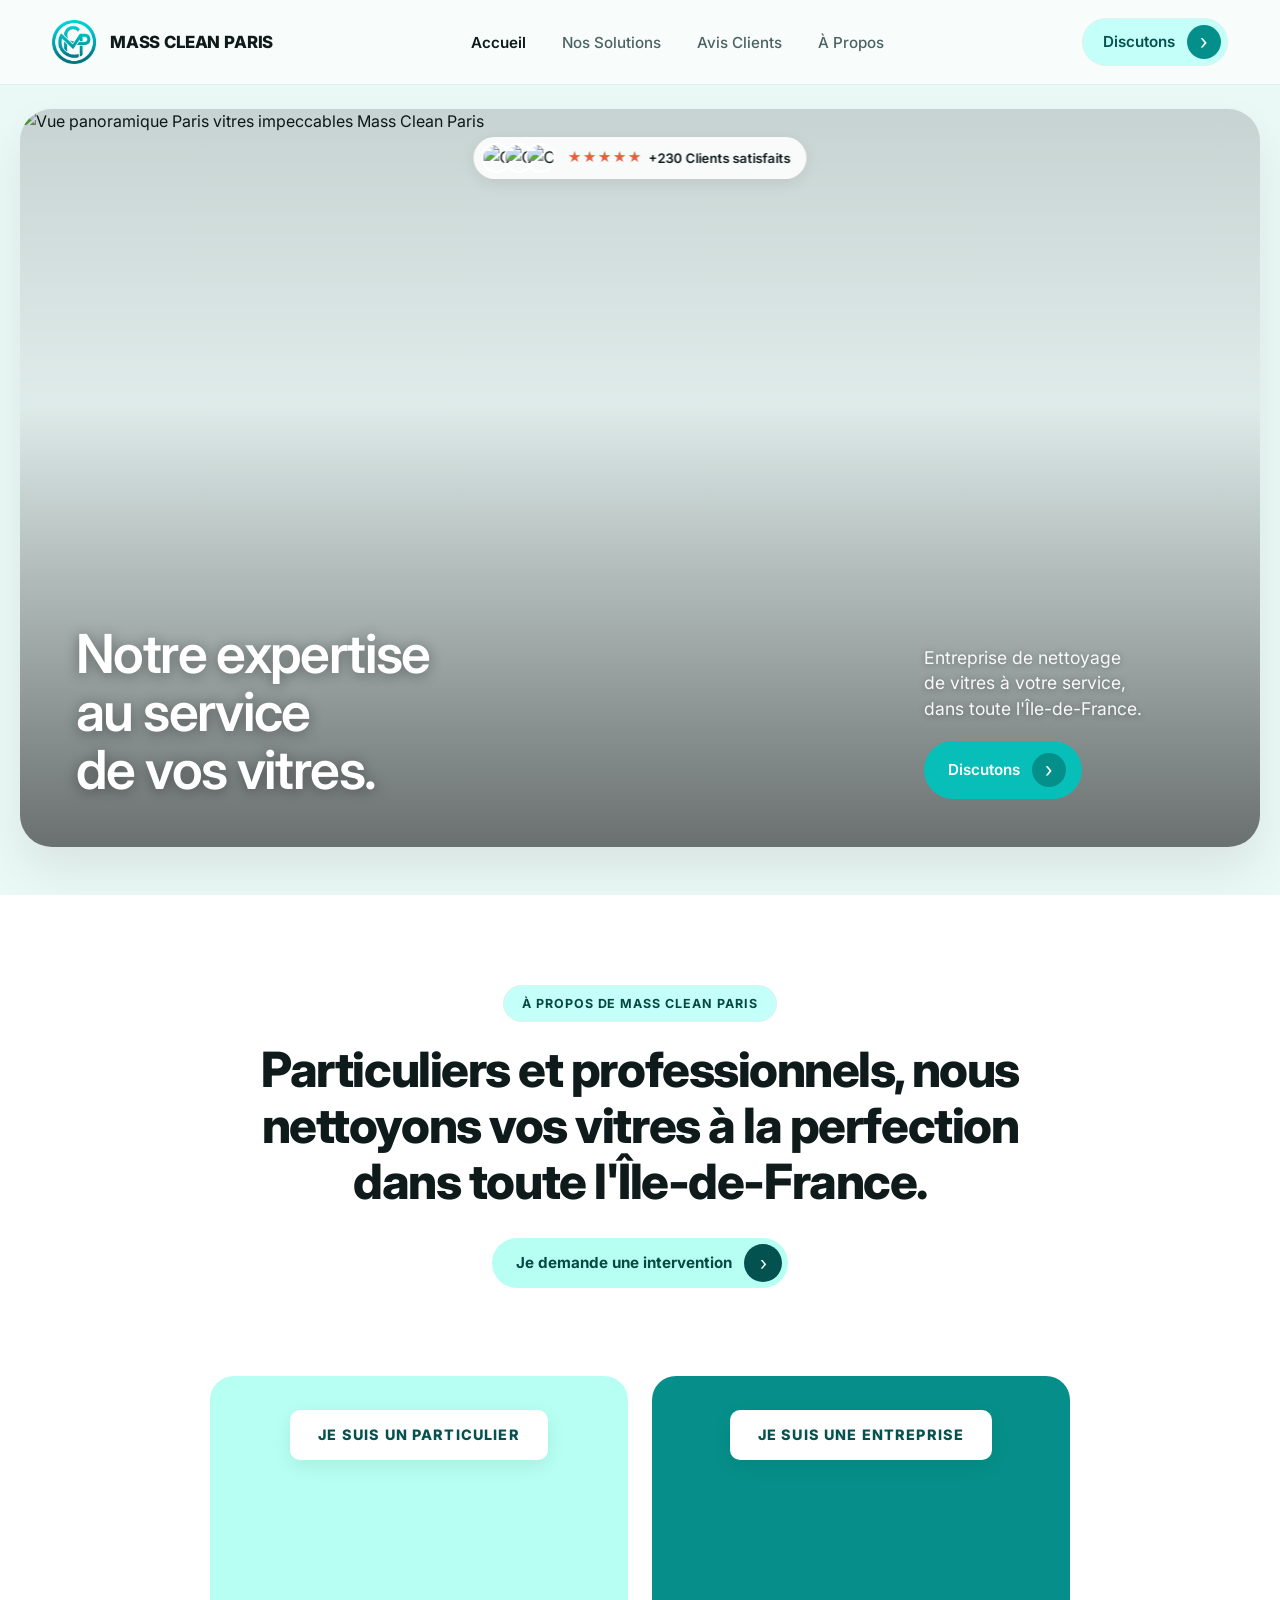
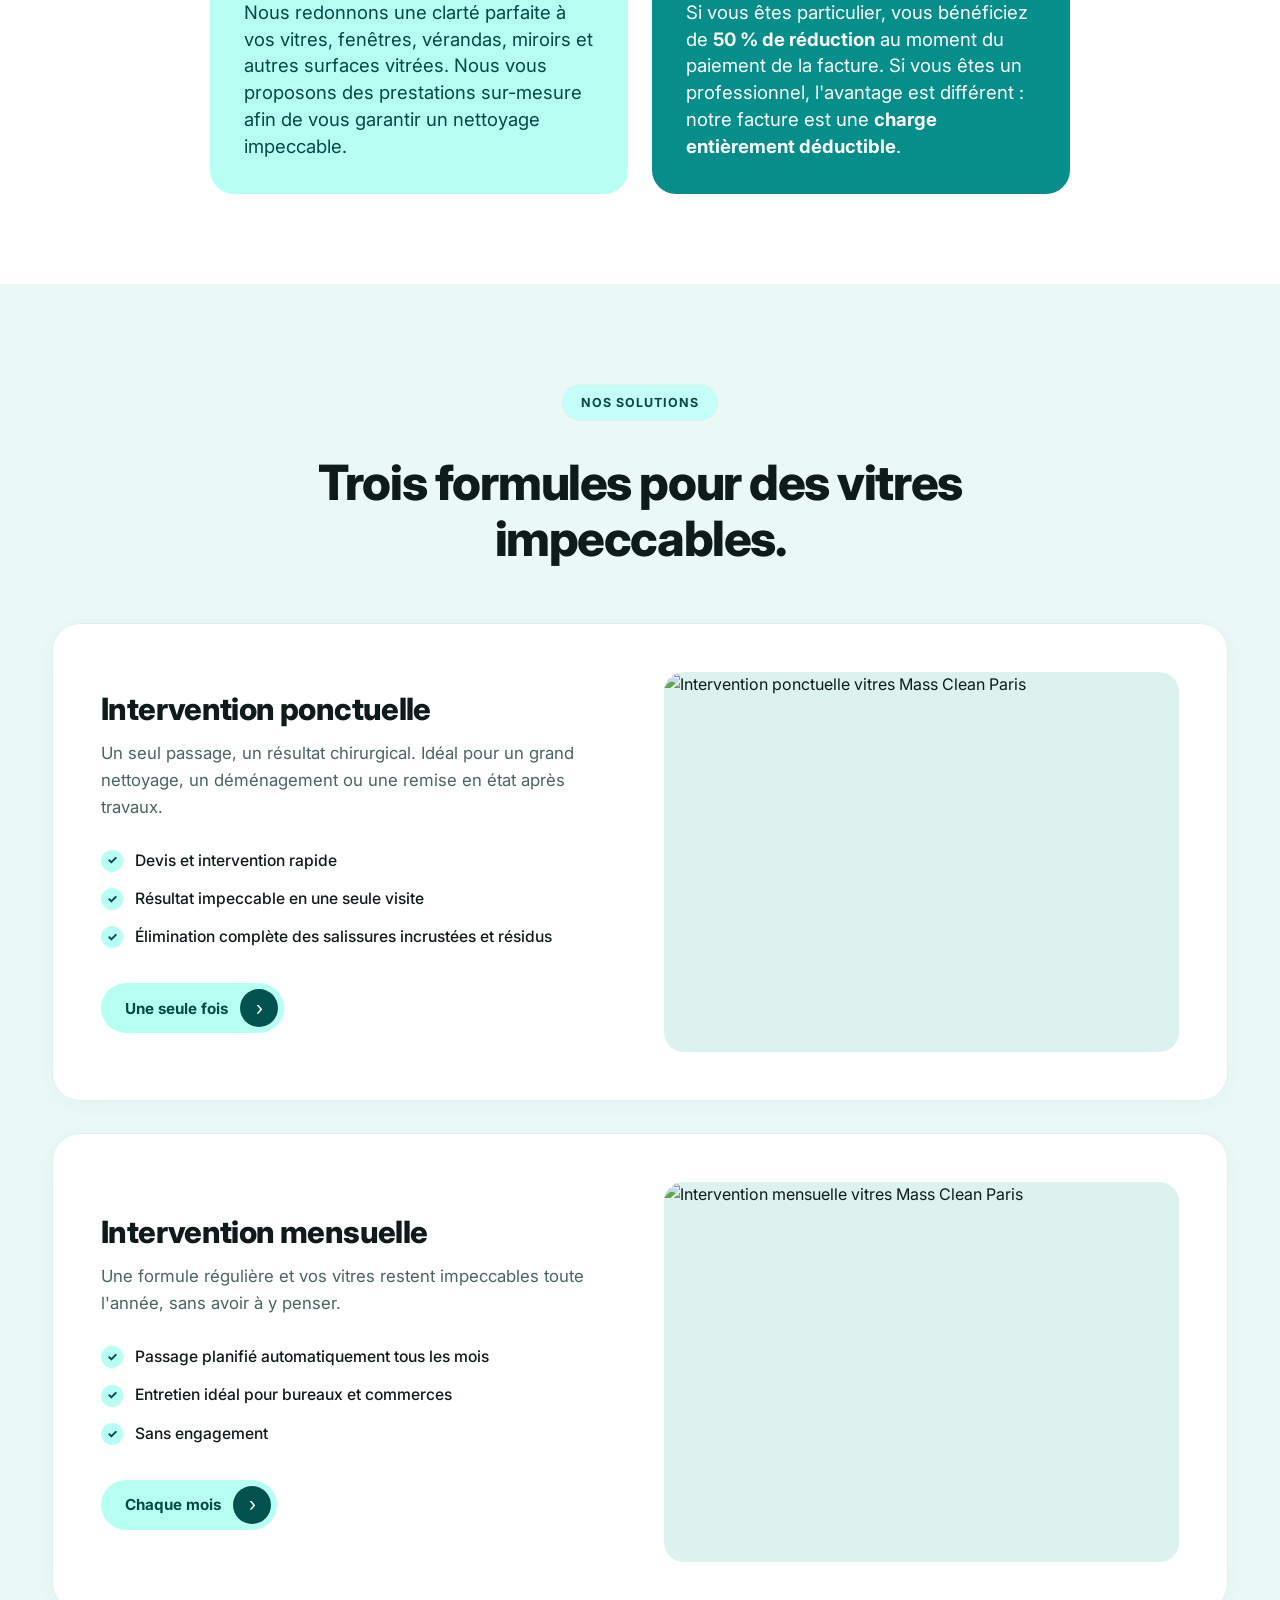
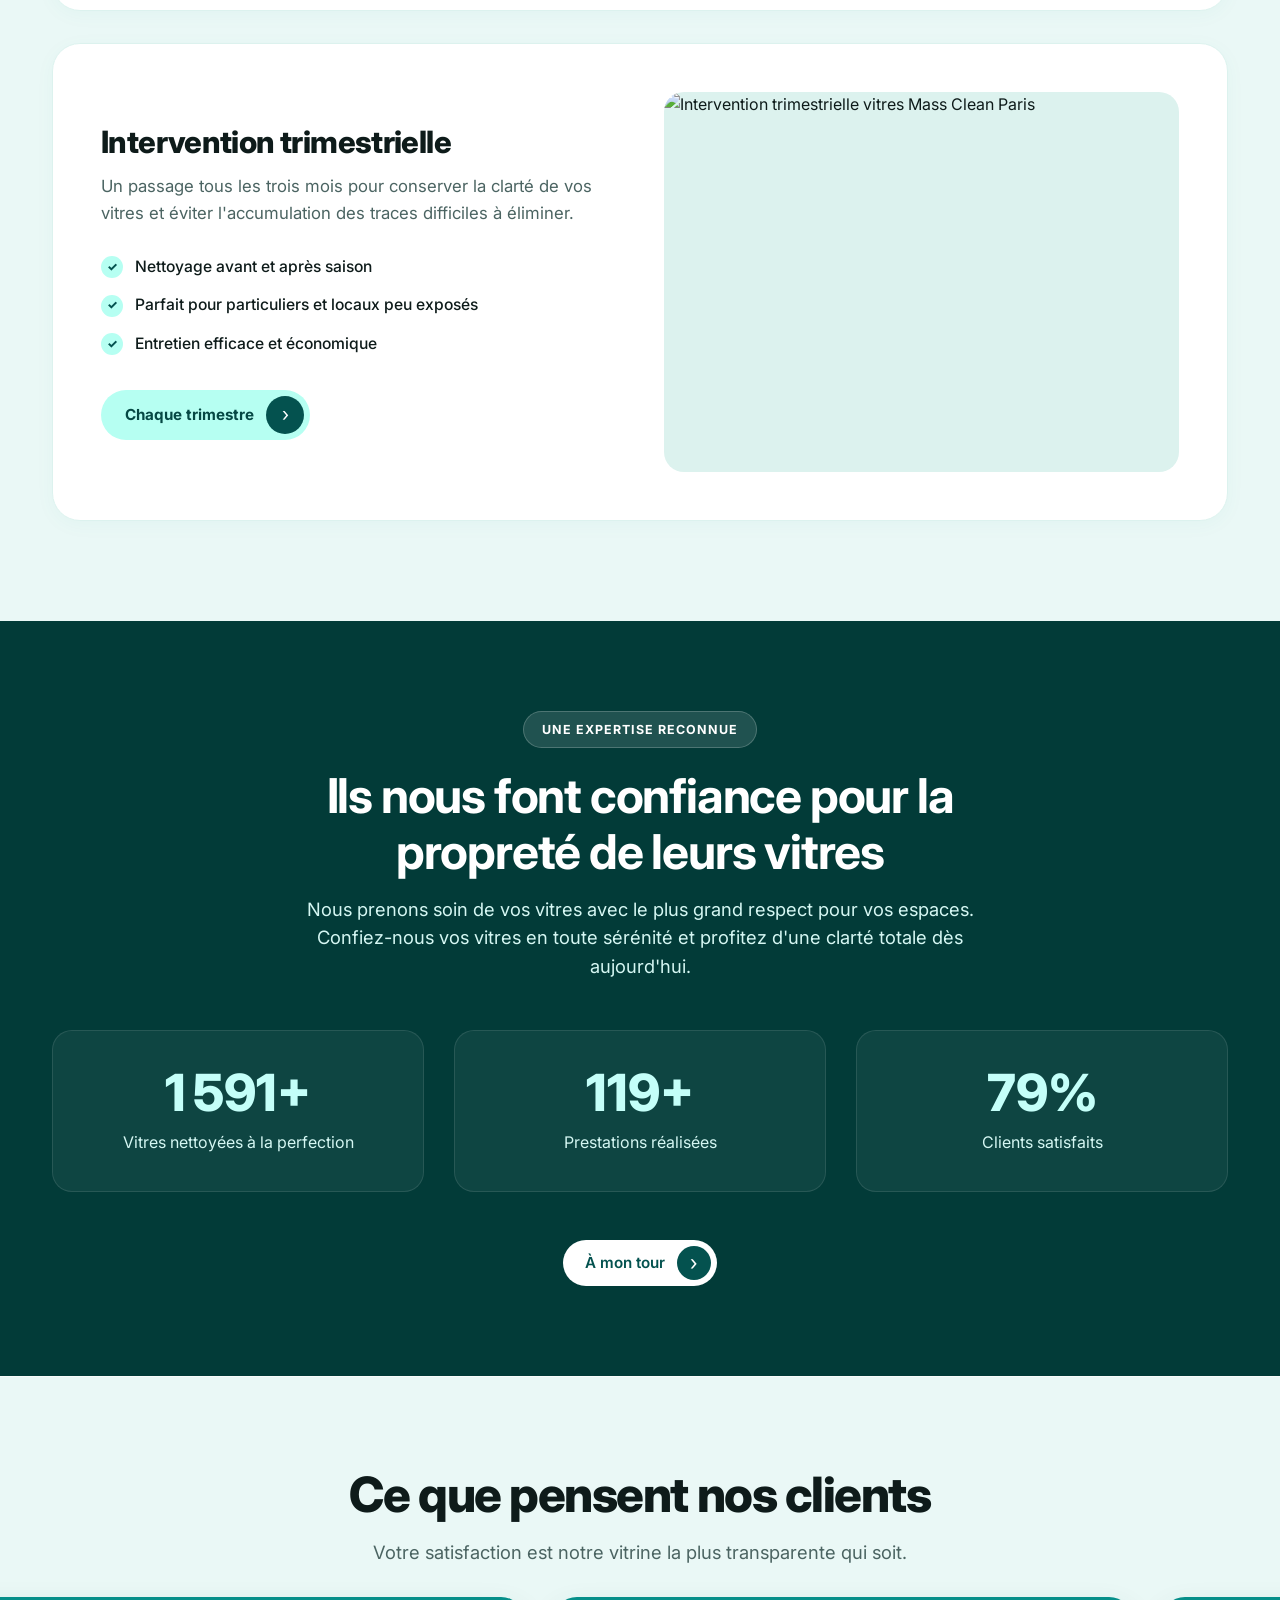
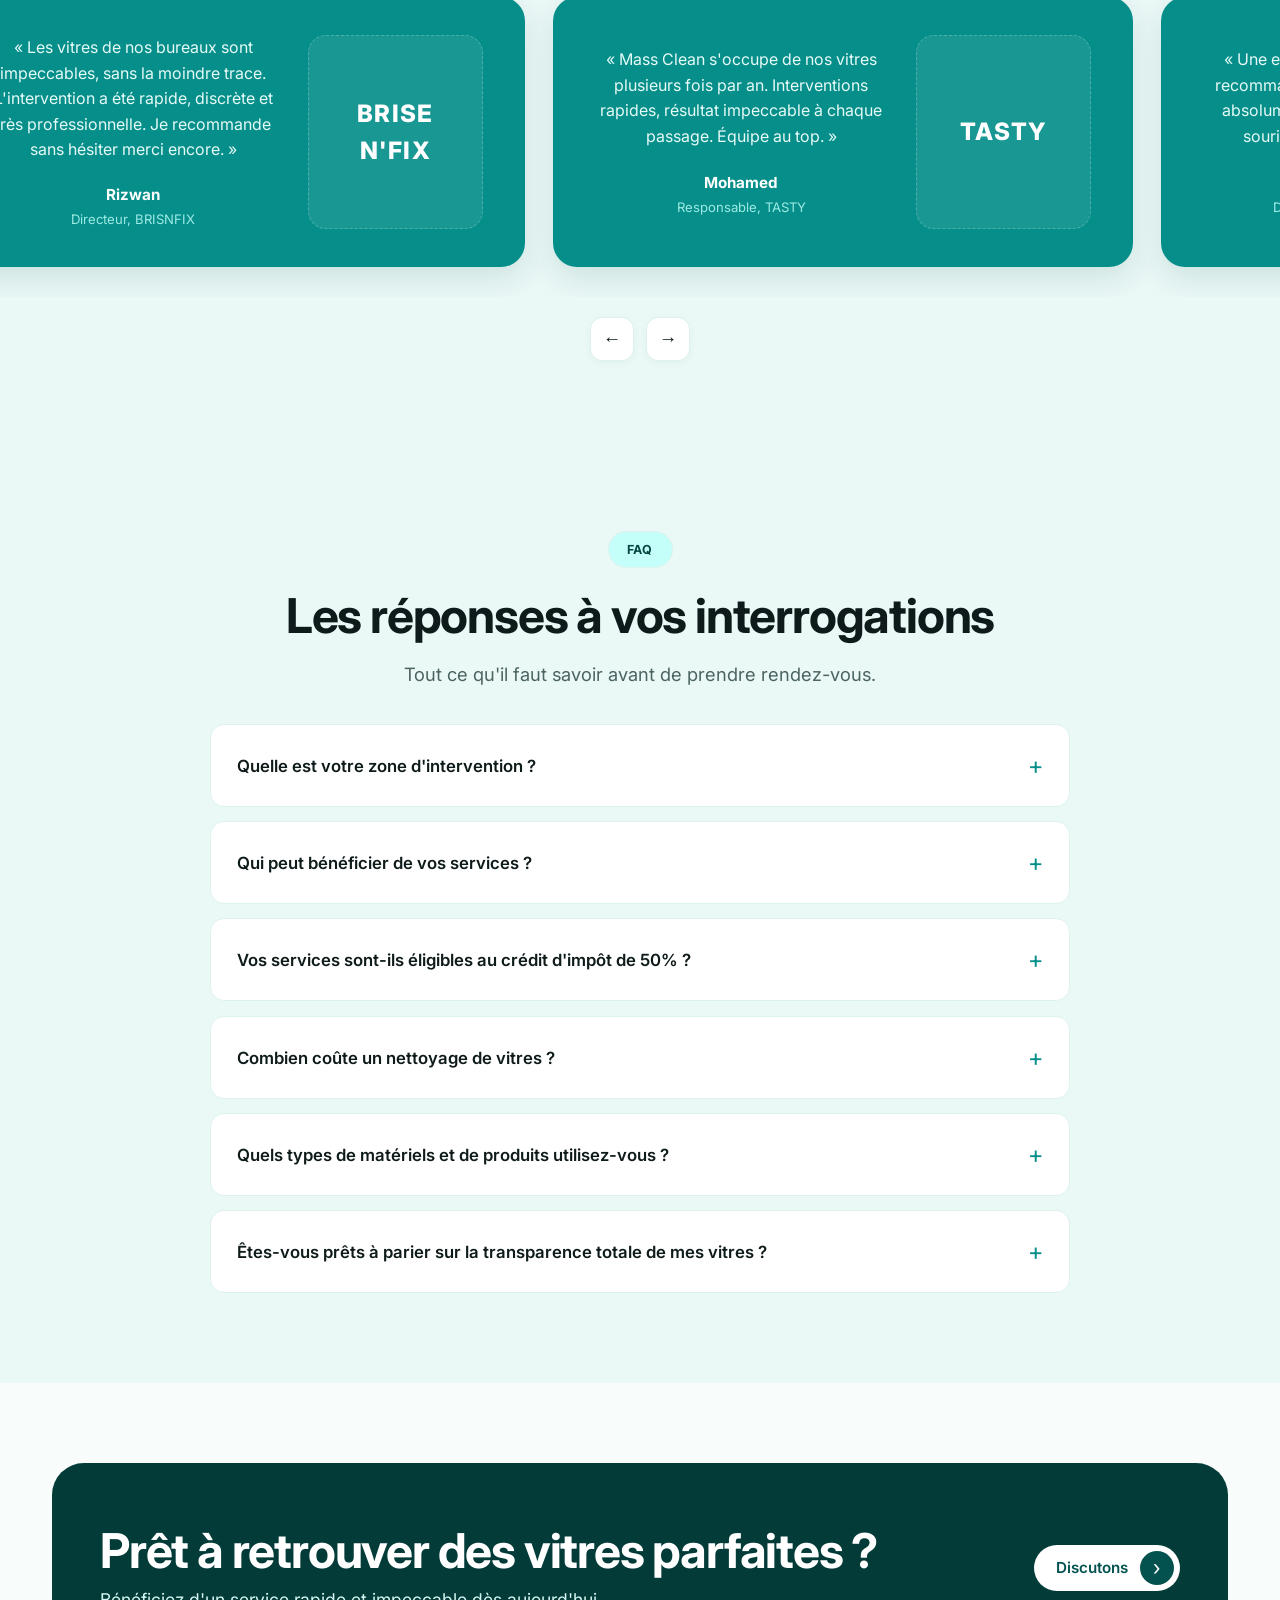
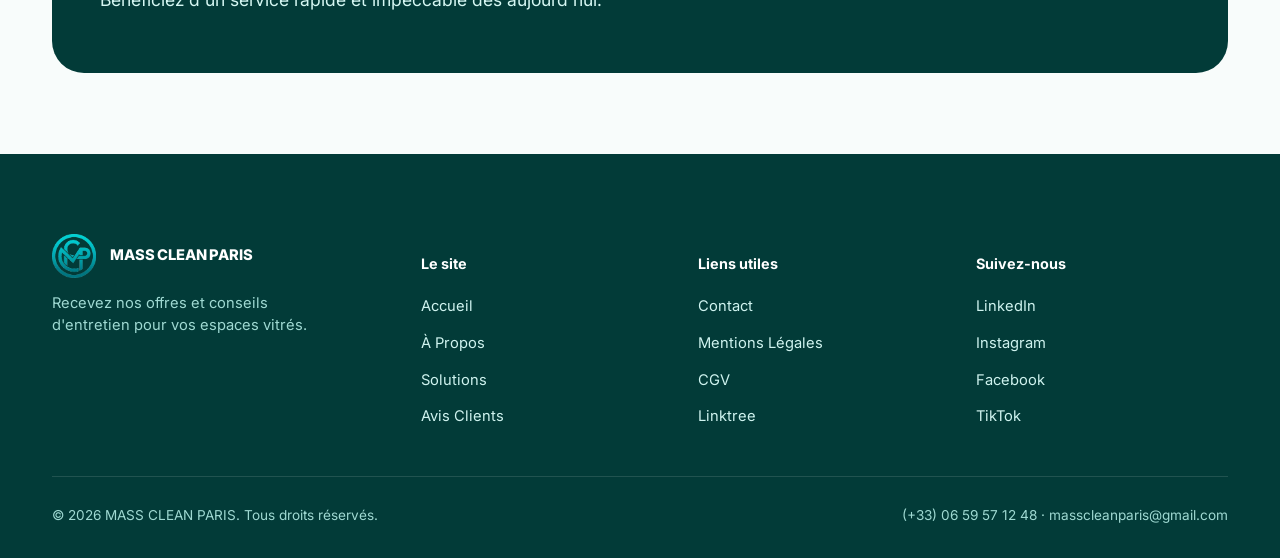
==== commit 6d919f63: "Update index.html" ====
--- a/index.html
+++ b/index.html
@@ -203,7 +203,7 @@
           <span>Vitres nettoyées à la perfection</span>
         </div>
         <div class="stat-card">
-          <b class="counter" data-target="600" data-suffix="+">0</b>
+          <b class="counter" data-target="150" data-suffix="+">0</b>
           <span>Prestations réalisées</span>
         </div>
         <div class="stat-card">
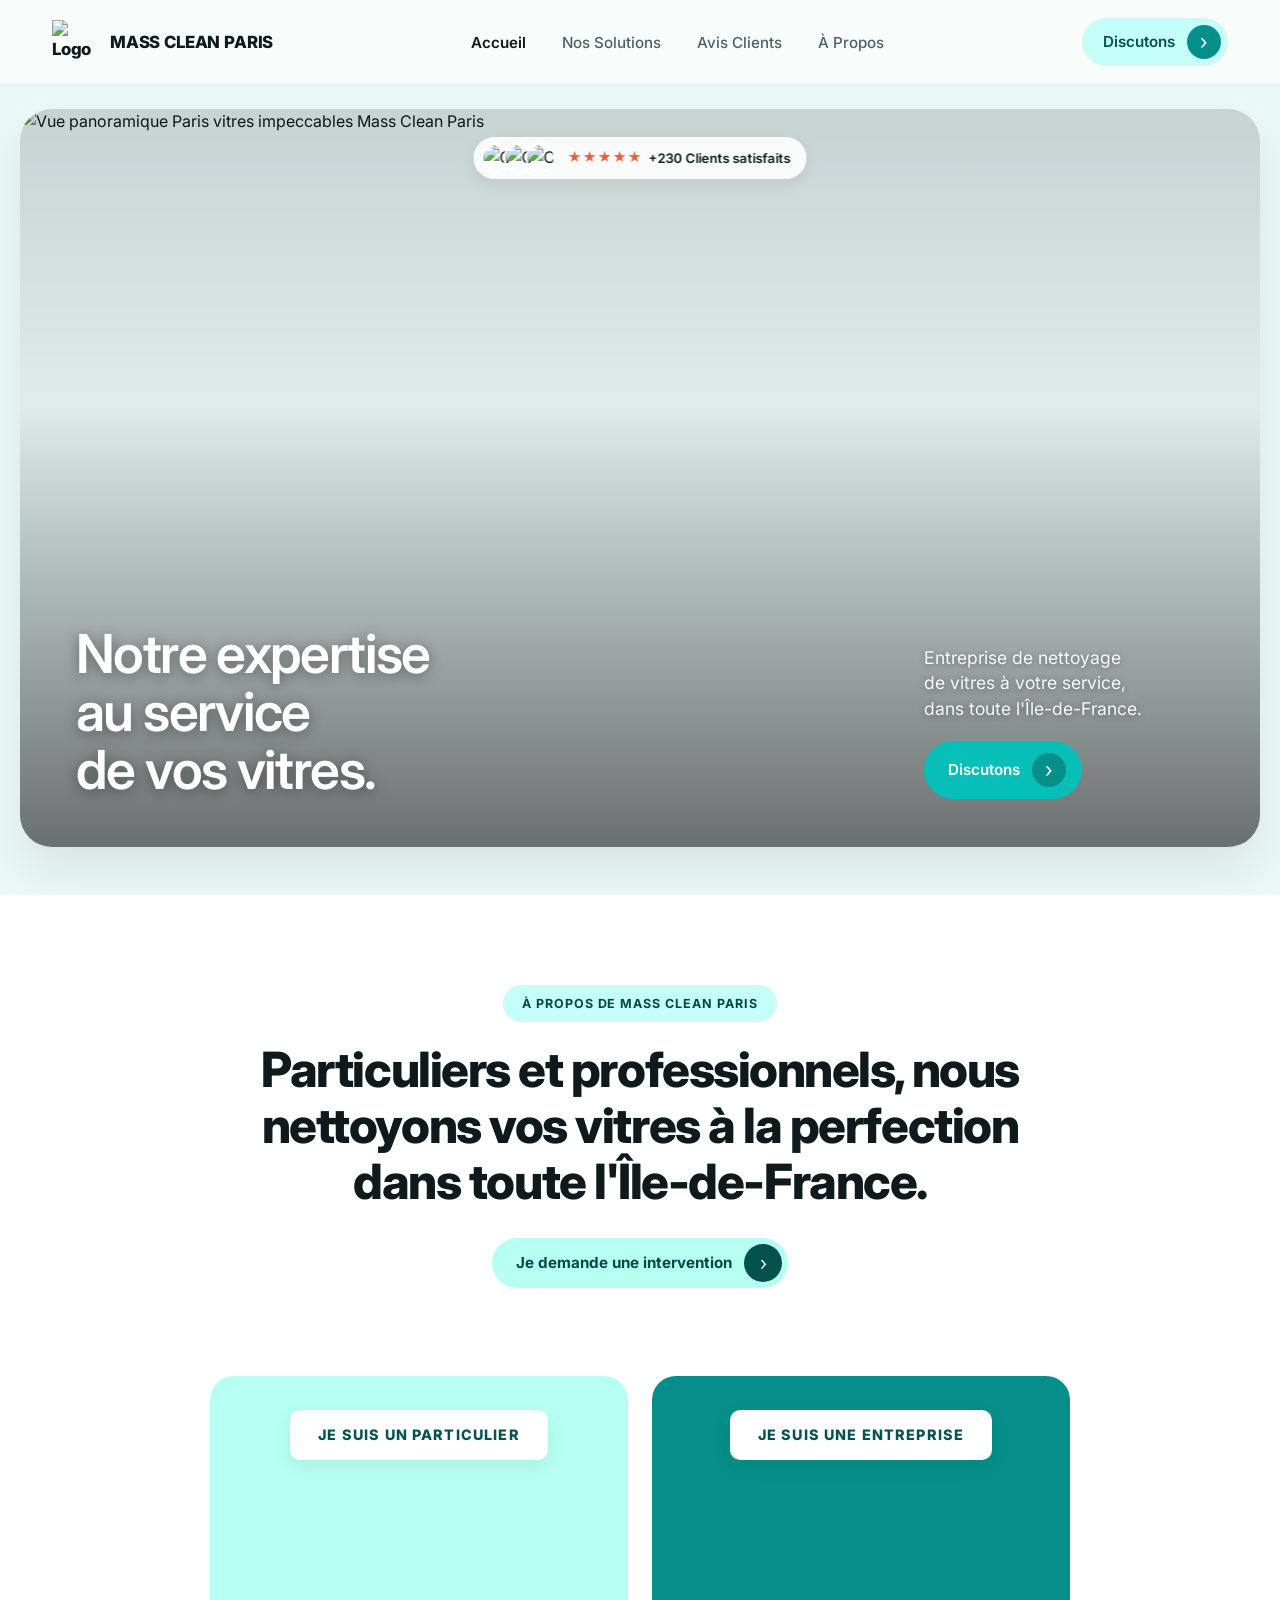
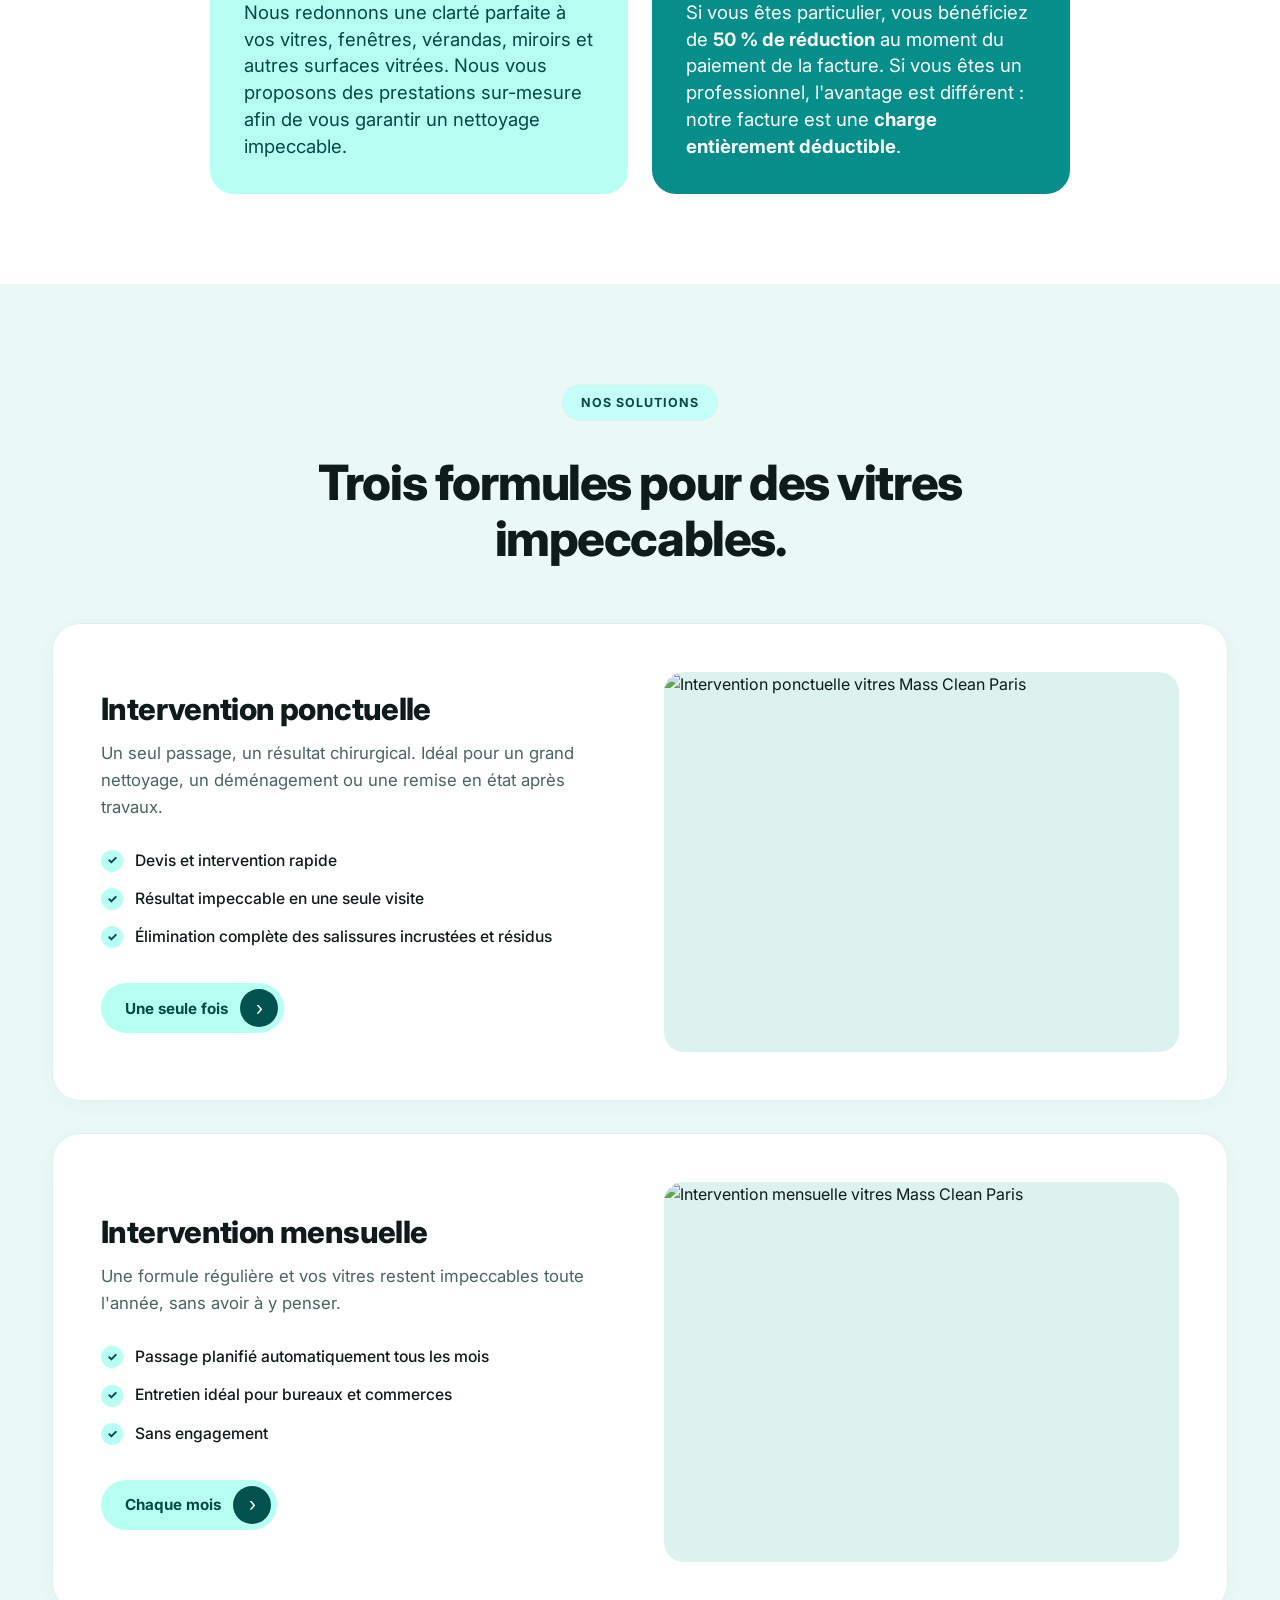
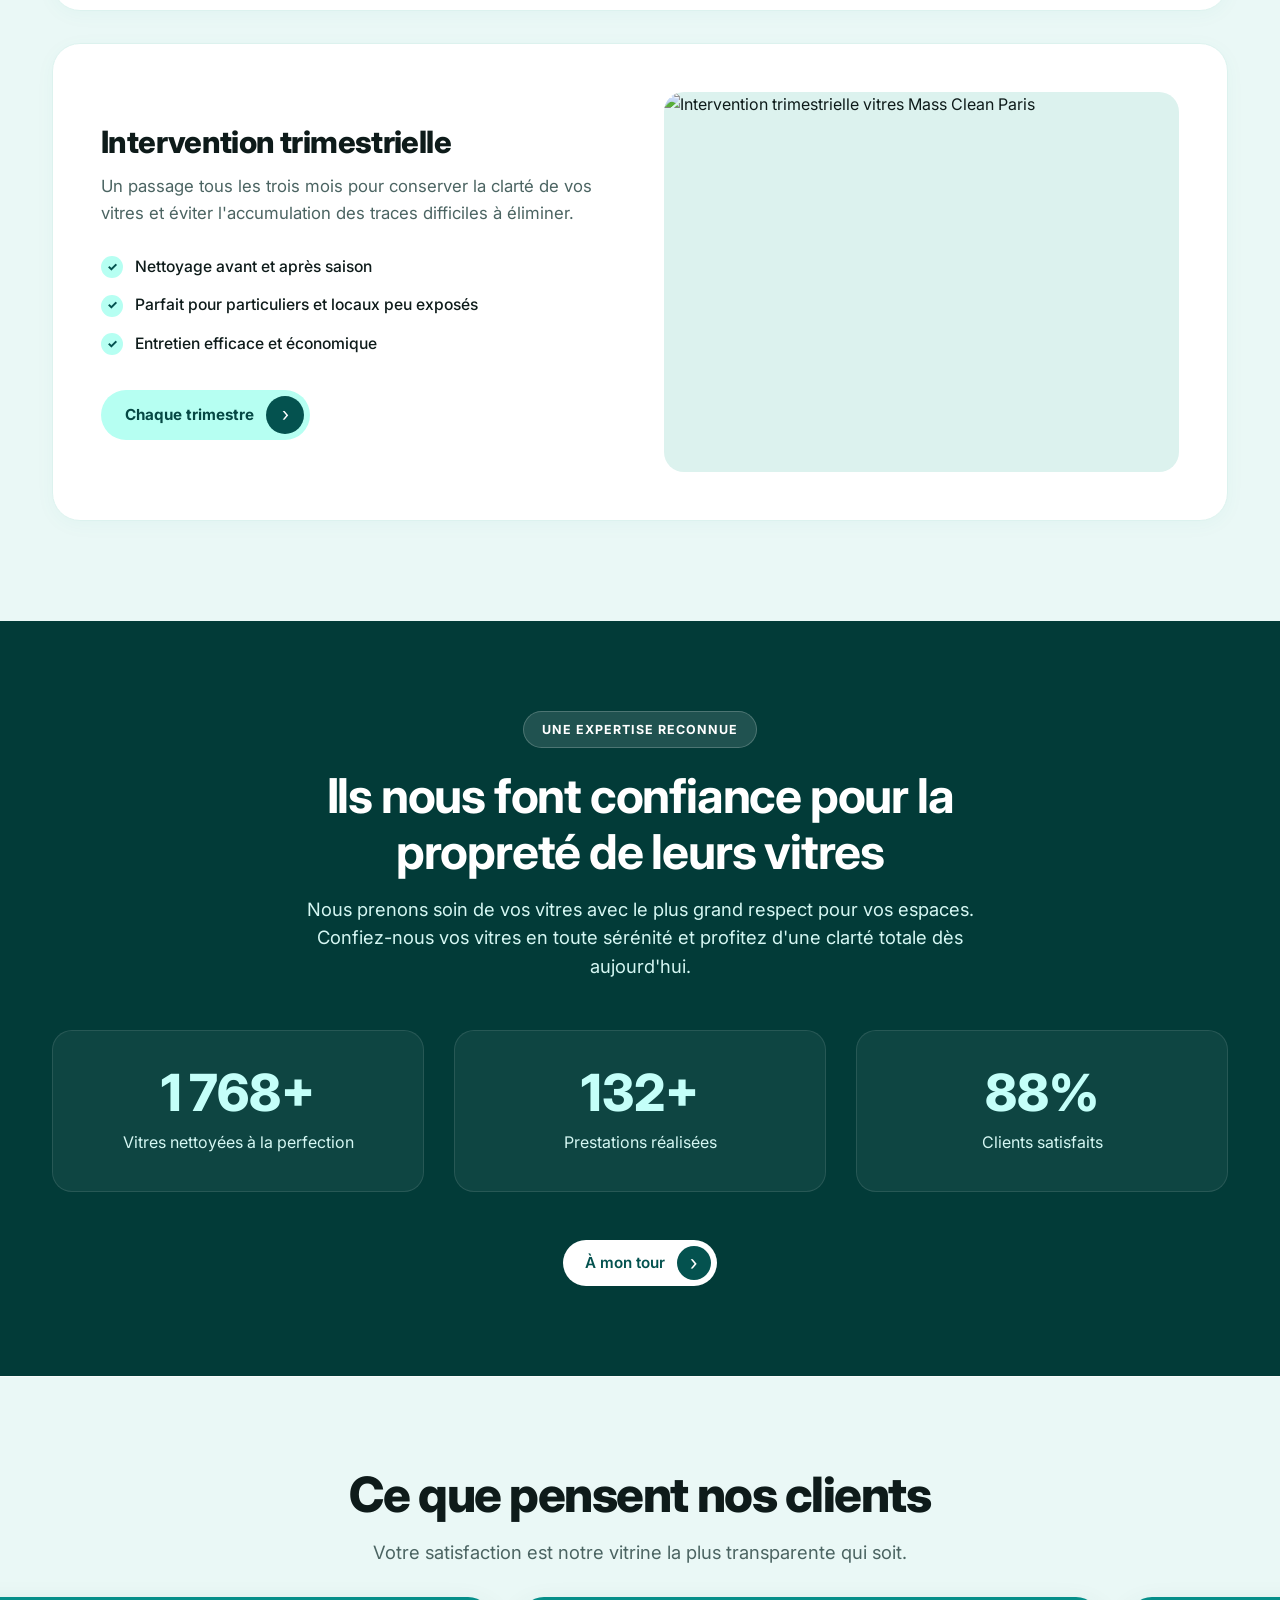
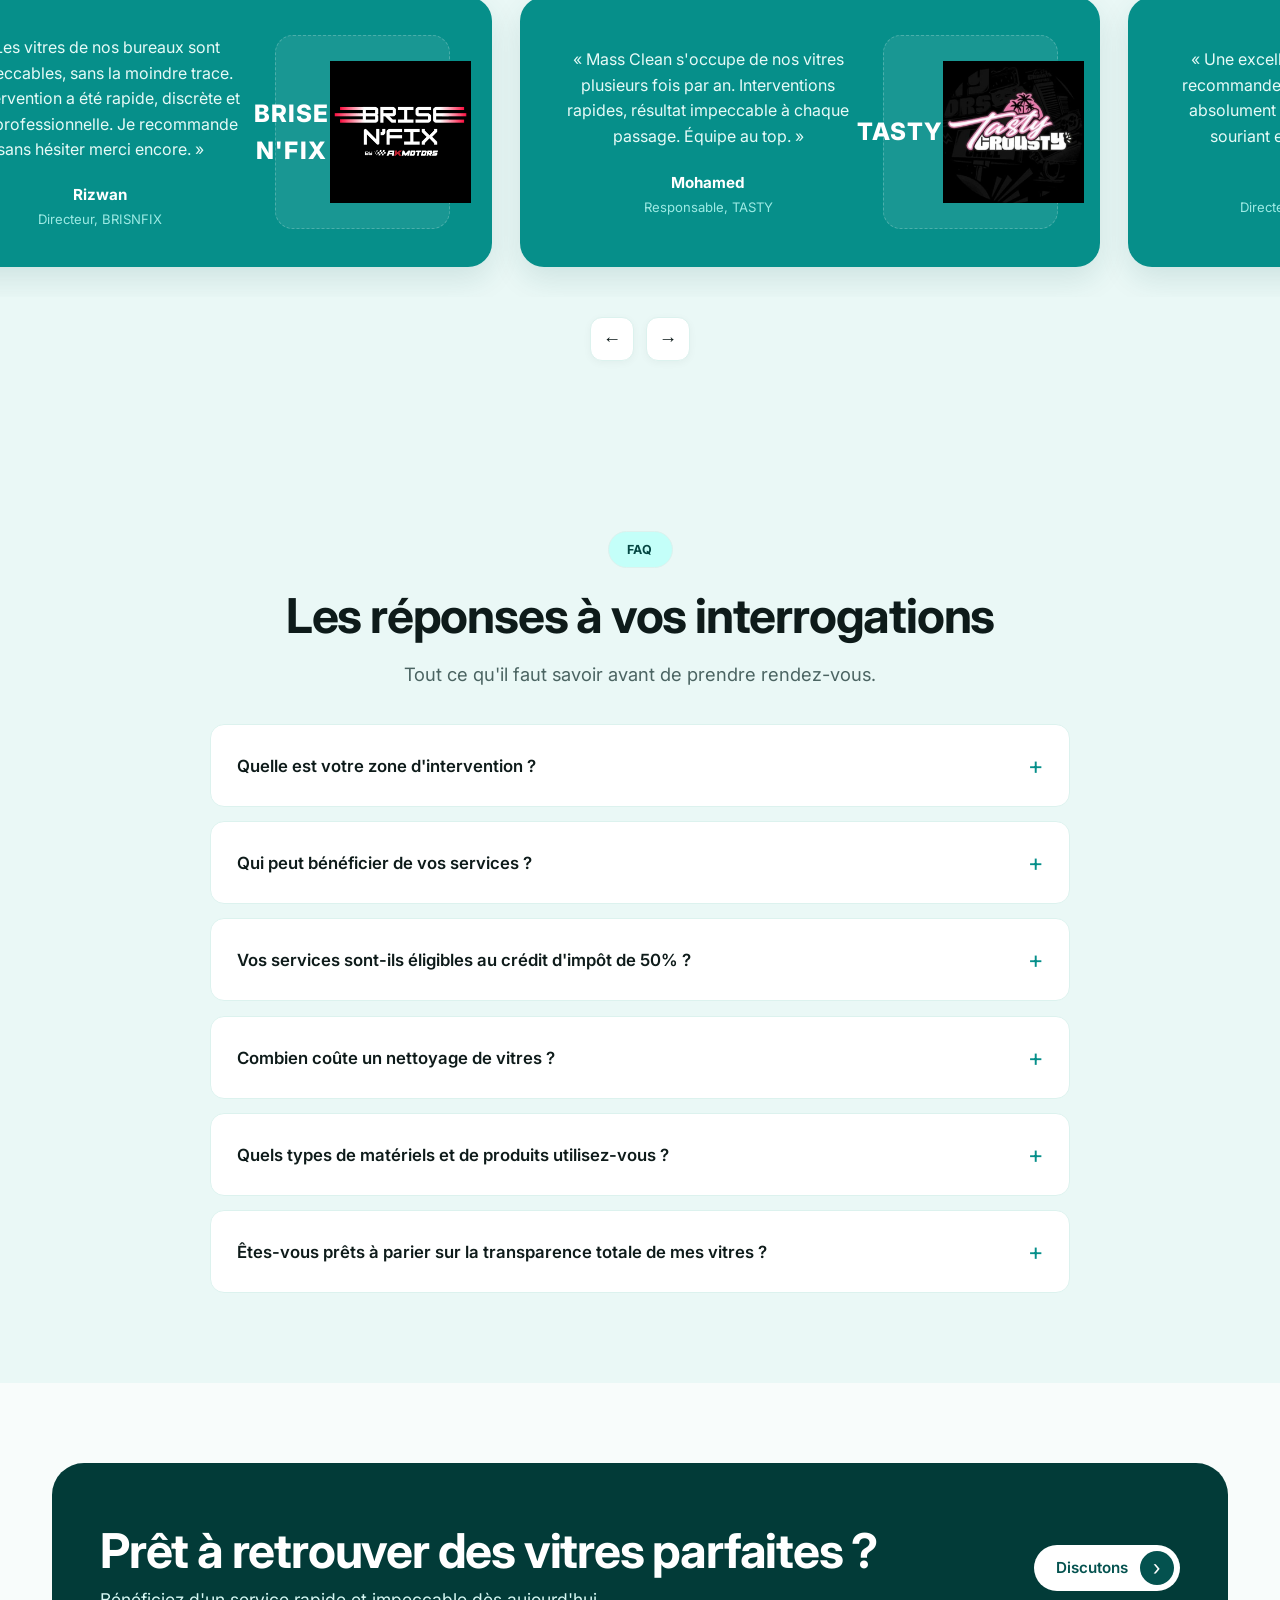
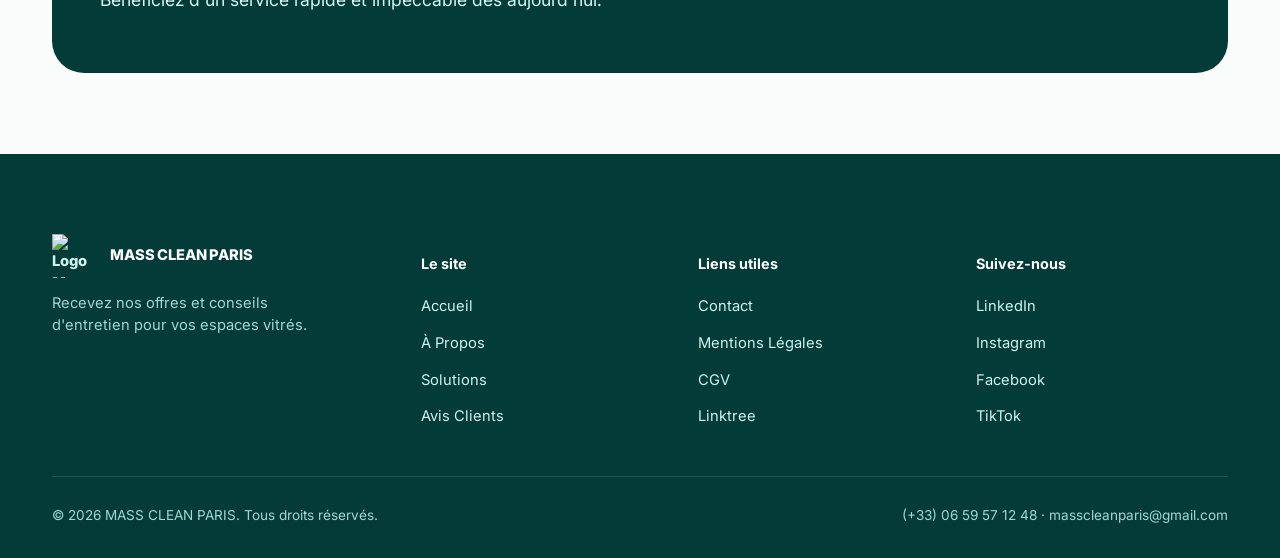
==== commit 126956d3: "Update index.html" ====
--- a/index.html
+++ b/index.html
@@ -243,6 +243,7 @@
         </div>
         <div class="card-logo-col">
           <span class="client-brand-text">BRISE N'FIX</span>
+          <img src="images/brisenfix.png" alt="Logo Brise N'Fix" class="client-brand-img">
         </div>
       </article>
 
@@ -257,6 +258,8 @@
         </div>
         <div class="card-logo-col">
           <span class="client-brand-text">TASTY</span>
+          <img src="images/tastyc.jpg" alt="Logo Tasty" class="client-brand-img">
+
         </div>
       </article>
 
@@ -271,6 +274,8 @@
         </div>
         <div class="card-logo-col">
           <span class="client-brand-text">KNZ CONDUITE</span>
+          <img src="images/knzauto.png" alt="Logo KNZ Auto" class="client-brand-img">
+
         </div>
       </article>
 
@@ -285,6 +290,8 @@
         </div>
         <div class="card-logo-col">
           <span class="client-brand-text">C FACTORY</span>
+          <img src="images/cfactory.jpeg" alt="Logo C Factory" class="client-brand-img">
+
         </div>
       </article>
 
@@ -299,6 +306,8 @@
         </div>
         <div class="card-logo-col">
           <span class="client-brand-text">NOOMY</span>
+          <img src="images/noomy.jpeg" alt="Logo Noomy" class="client-brand-img">
+
         </div>
       </article>
 
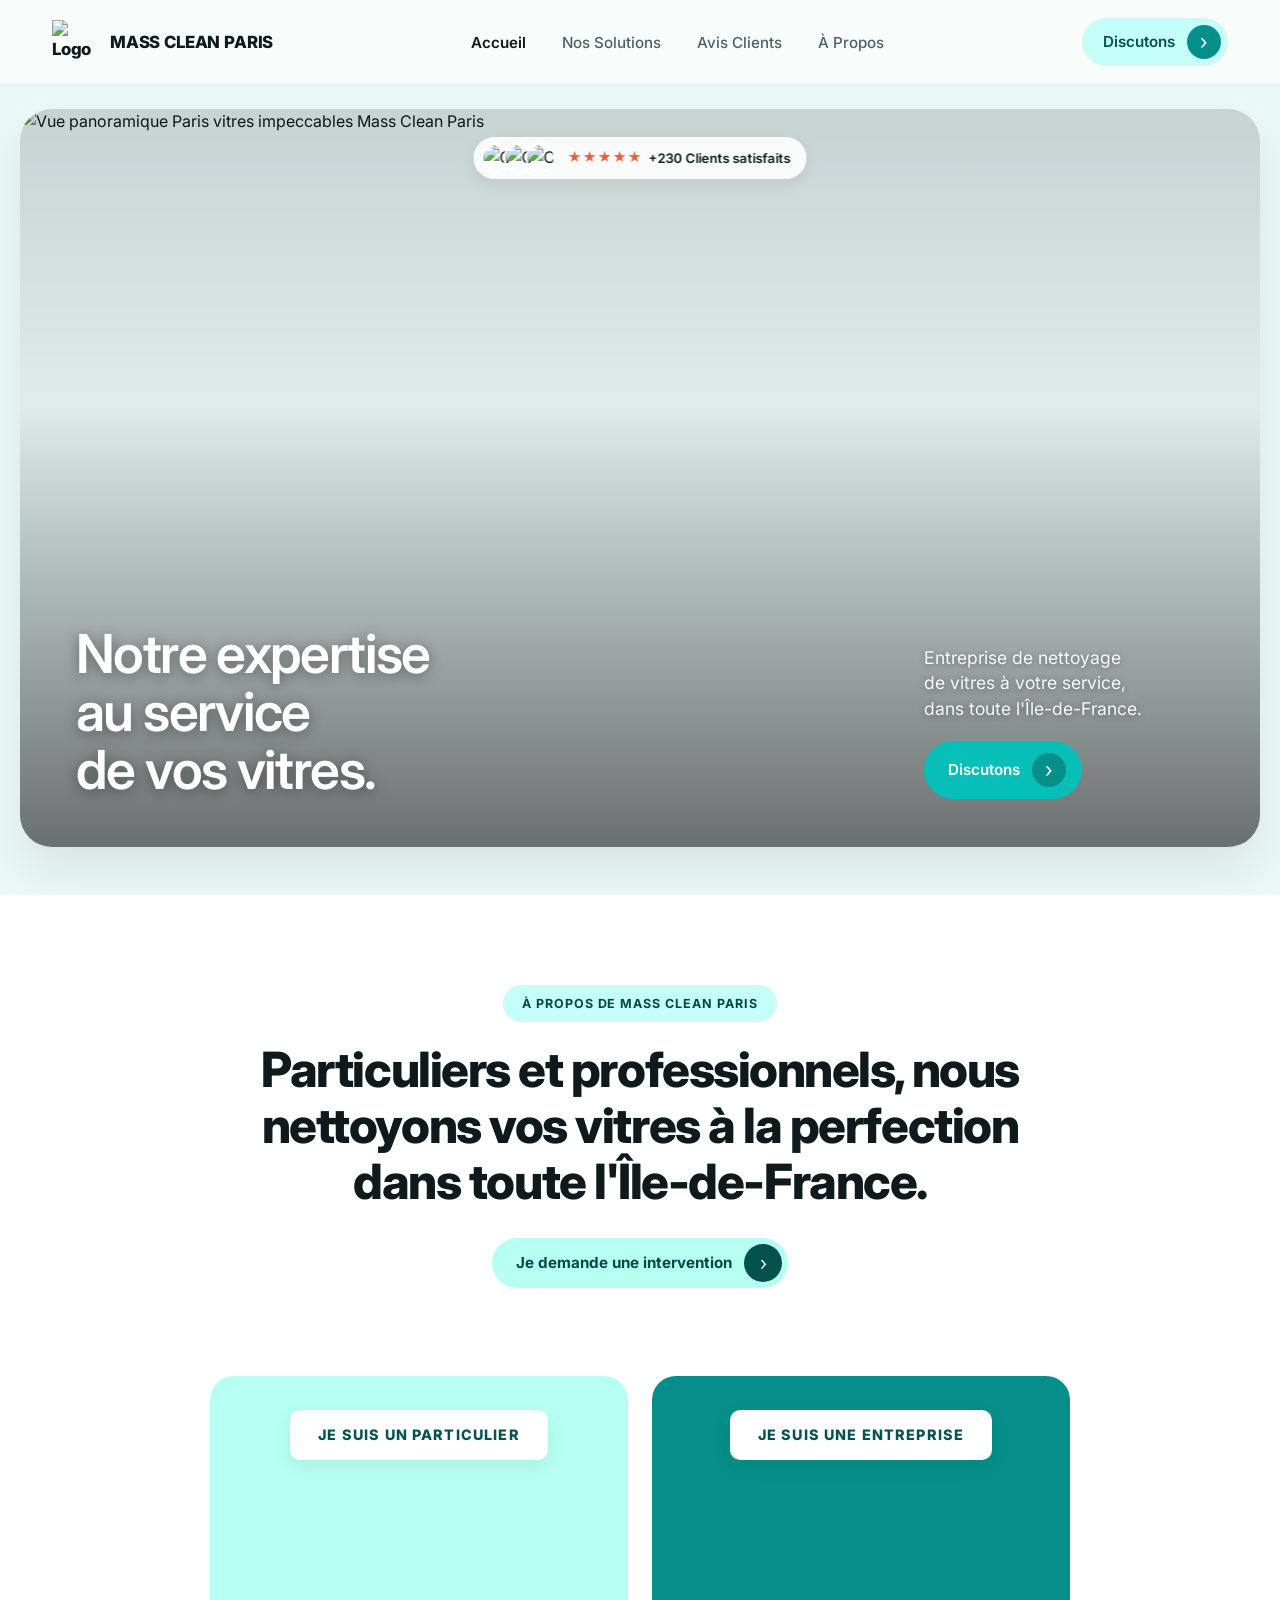
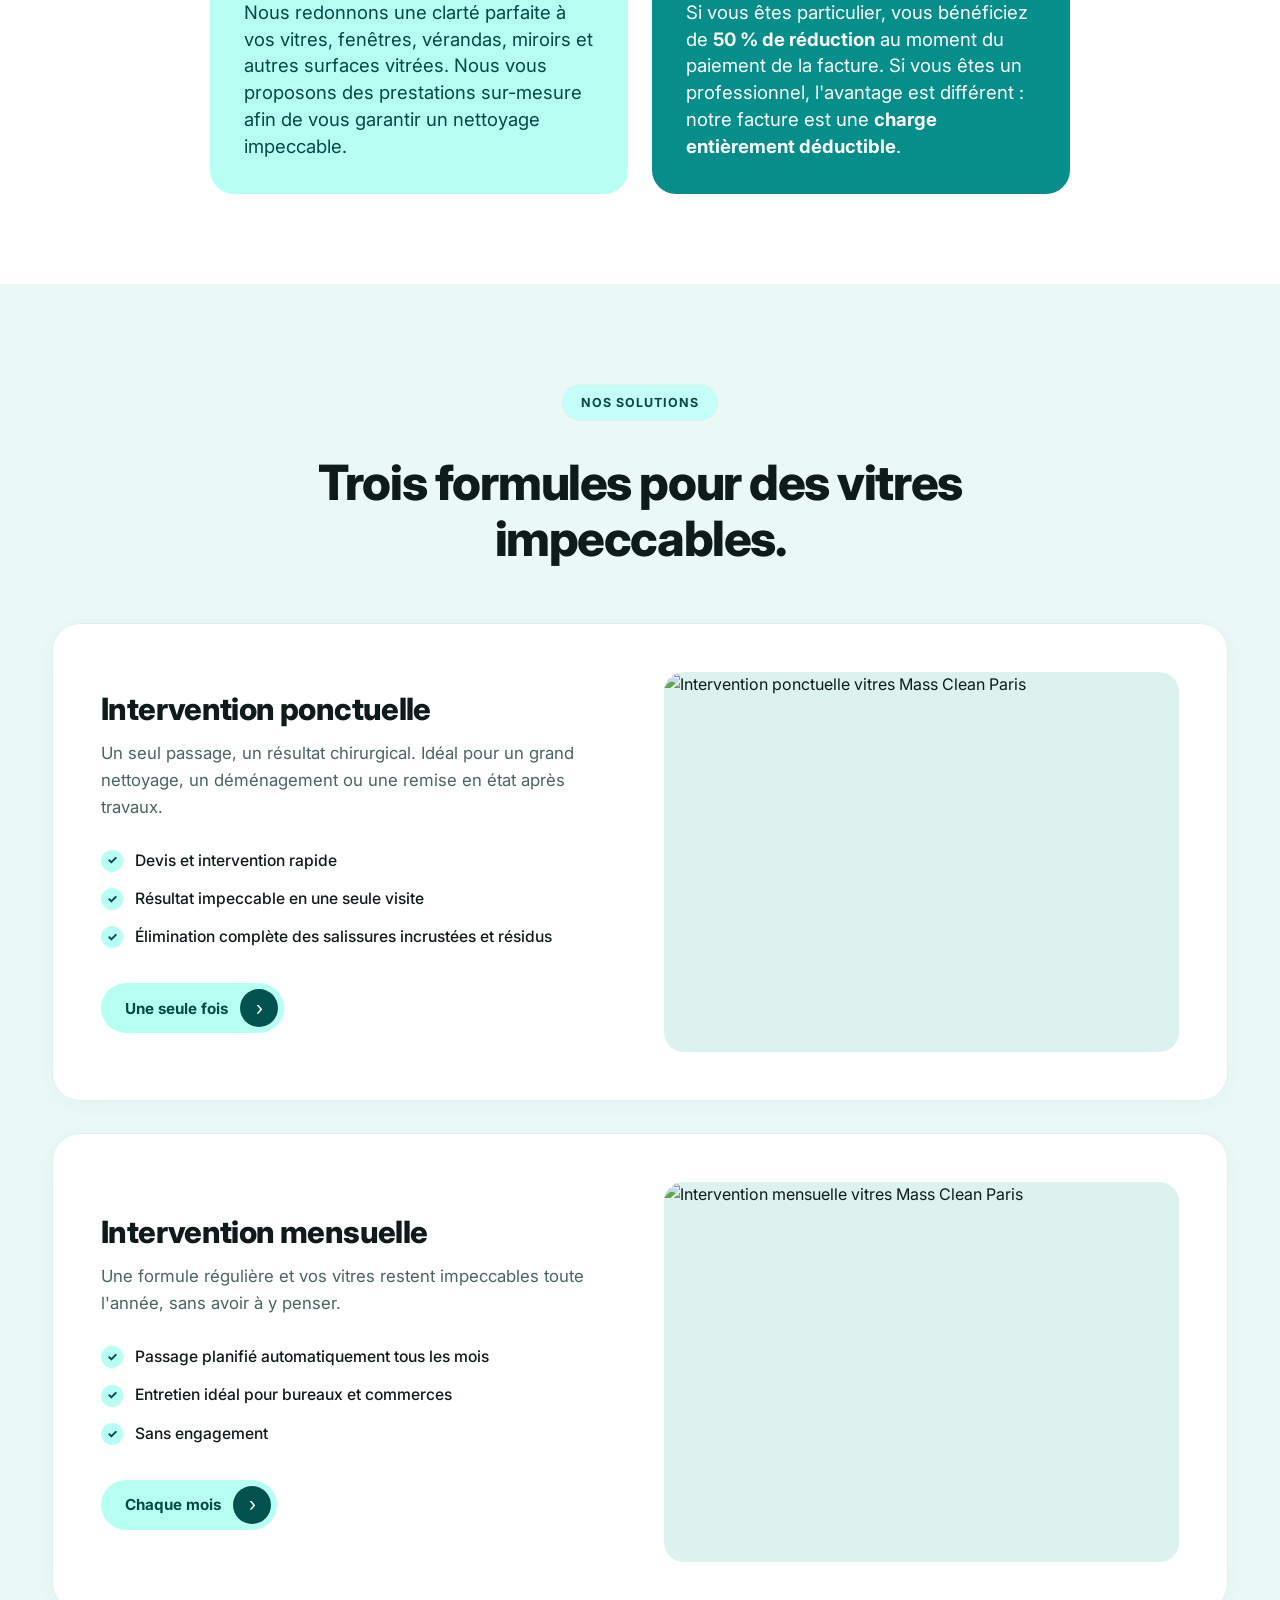
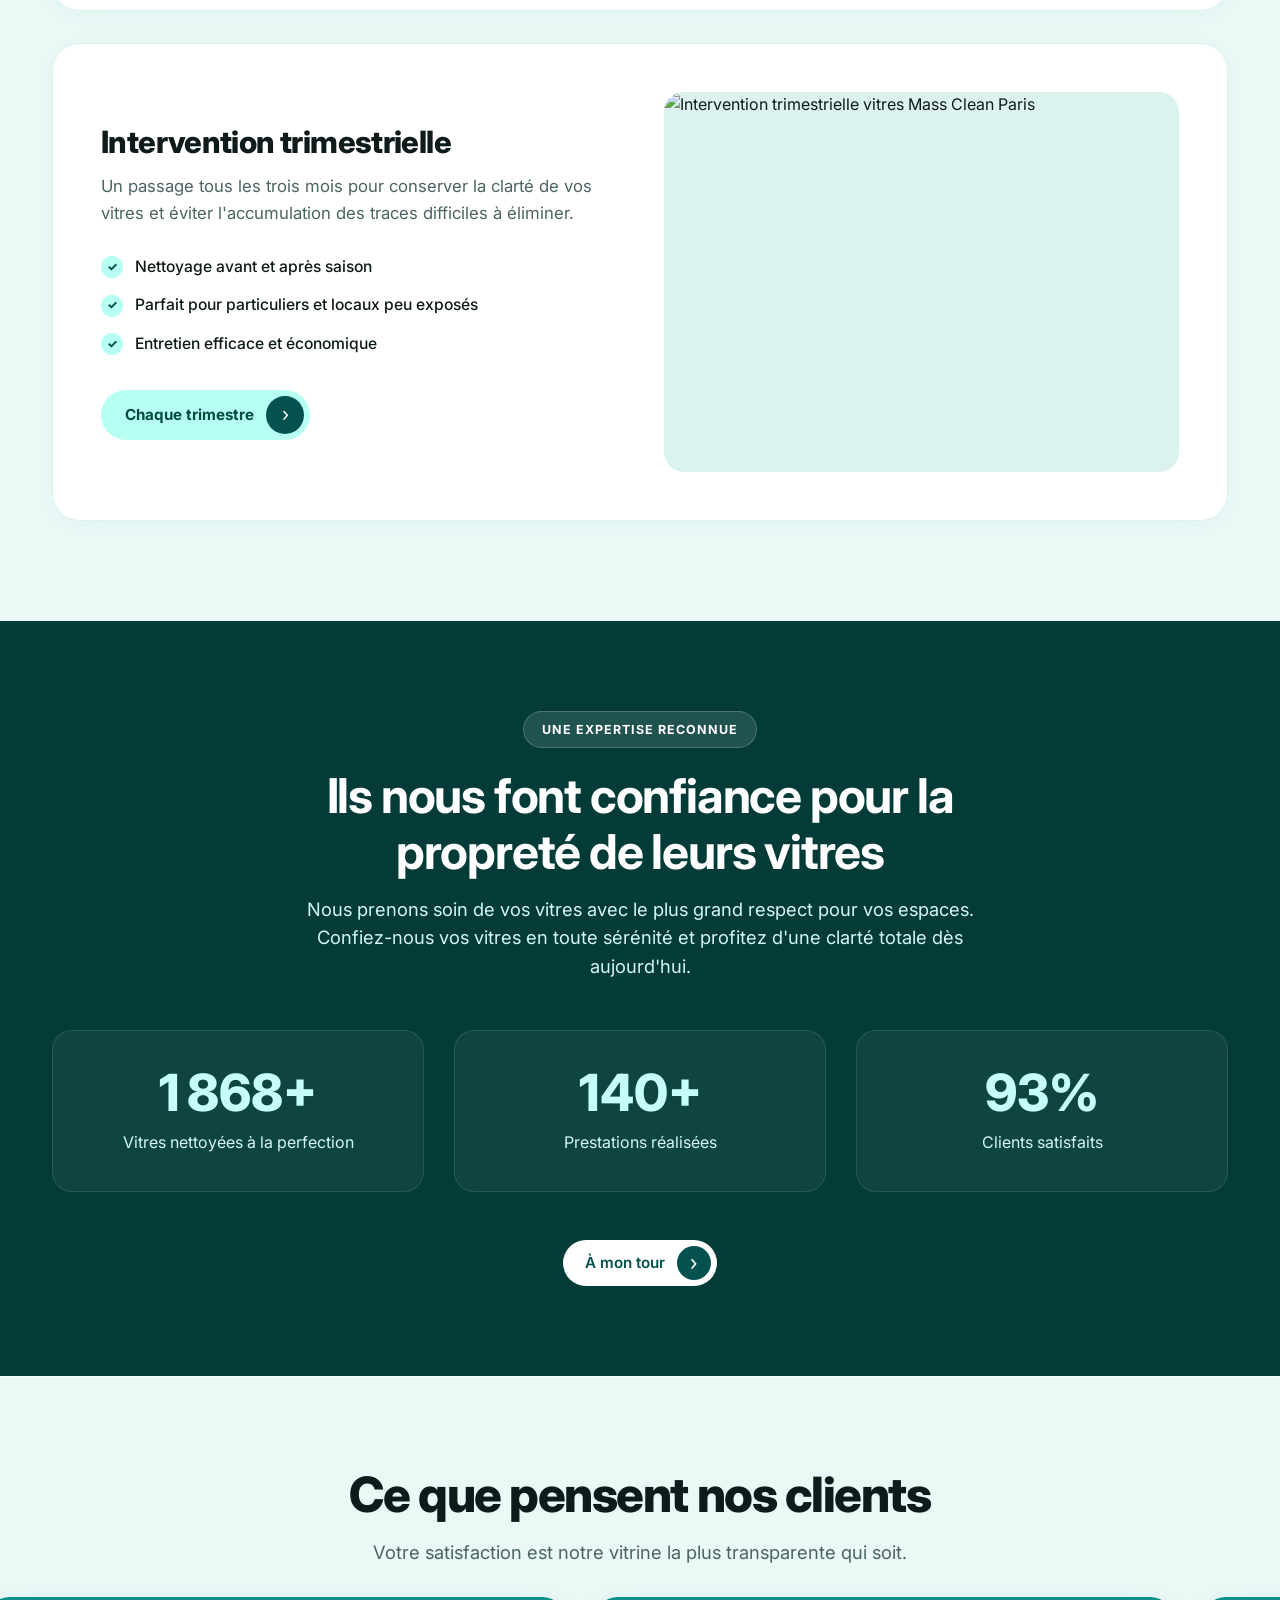
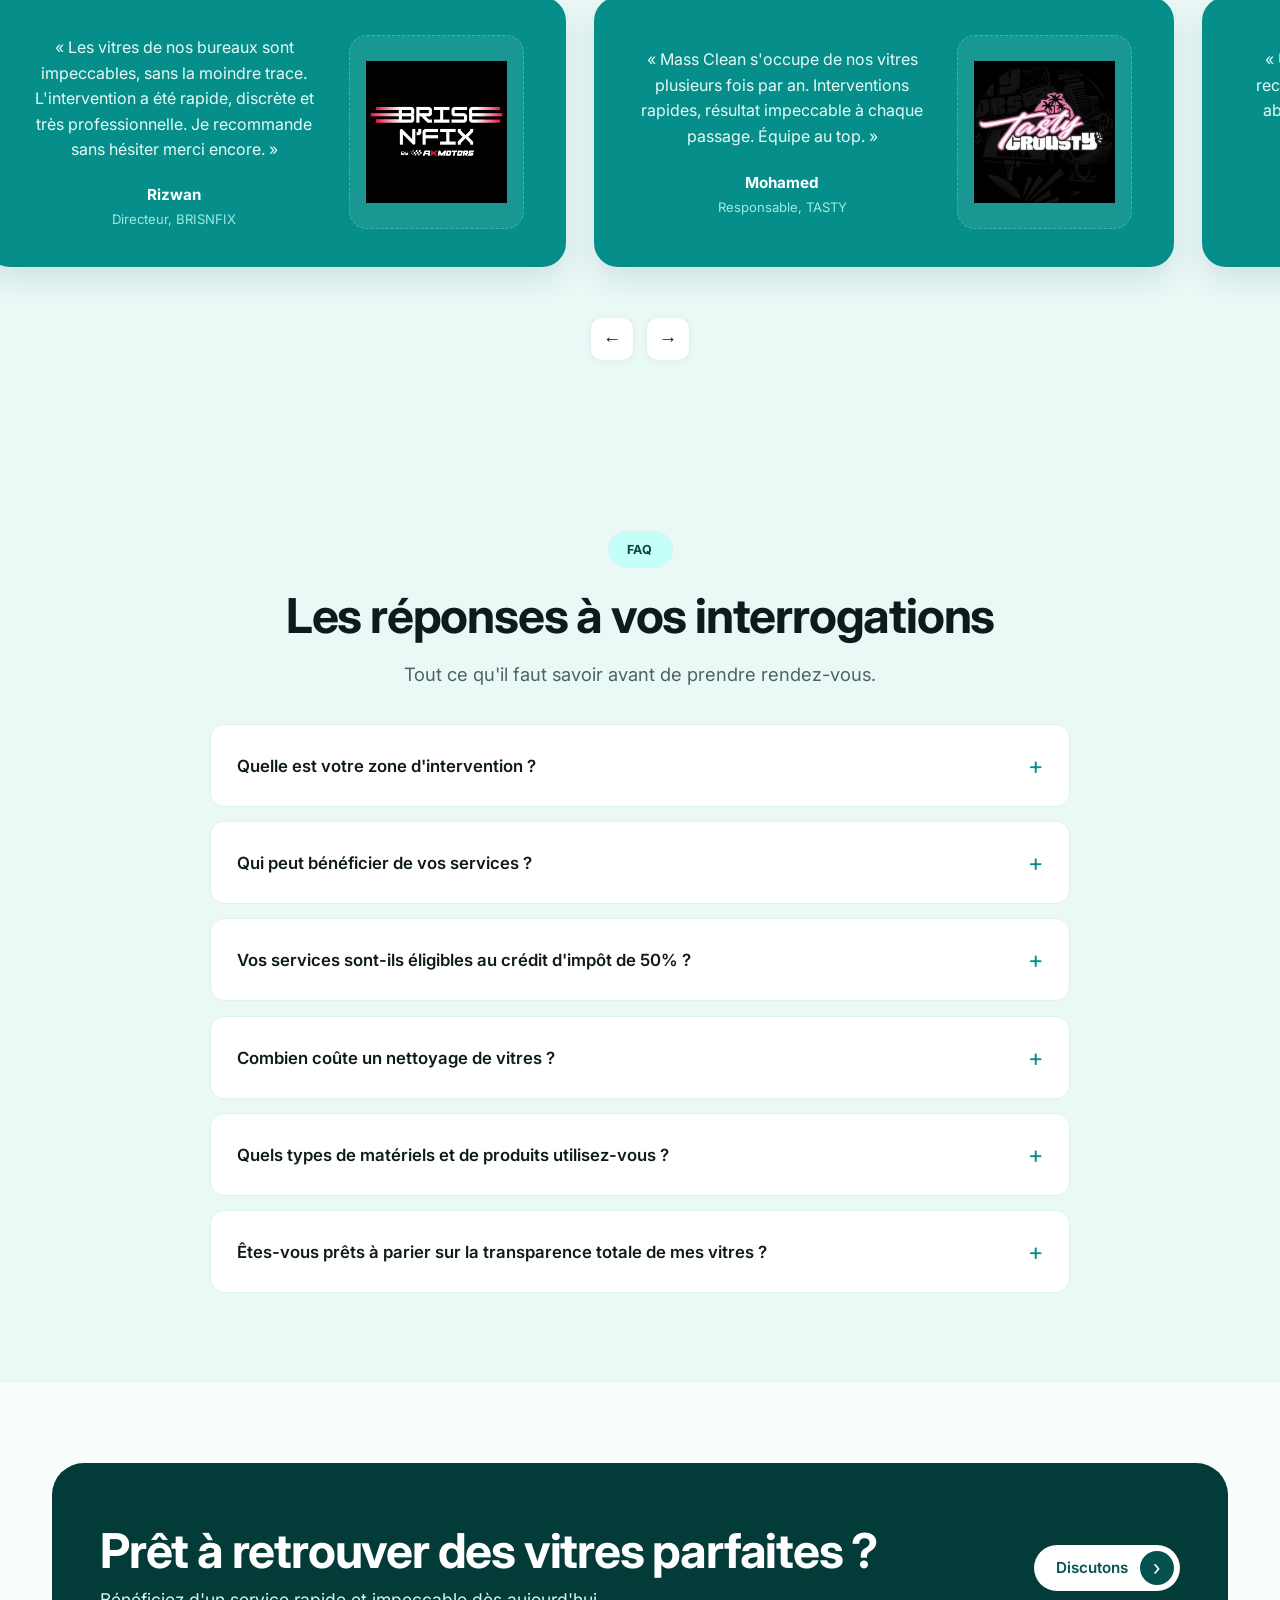
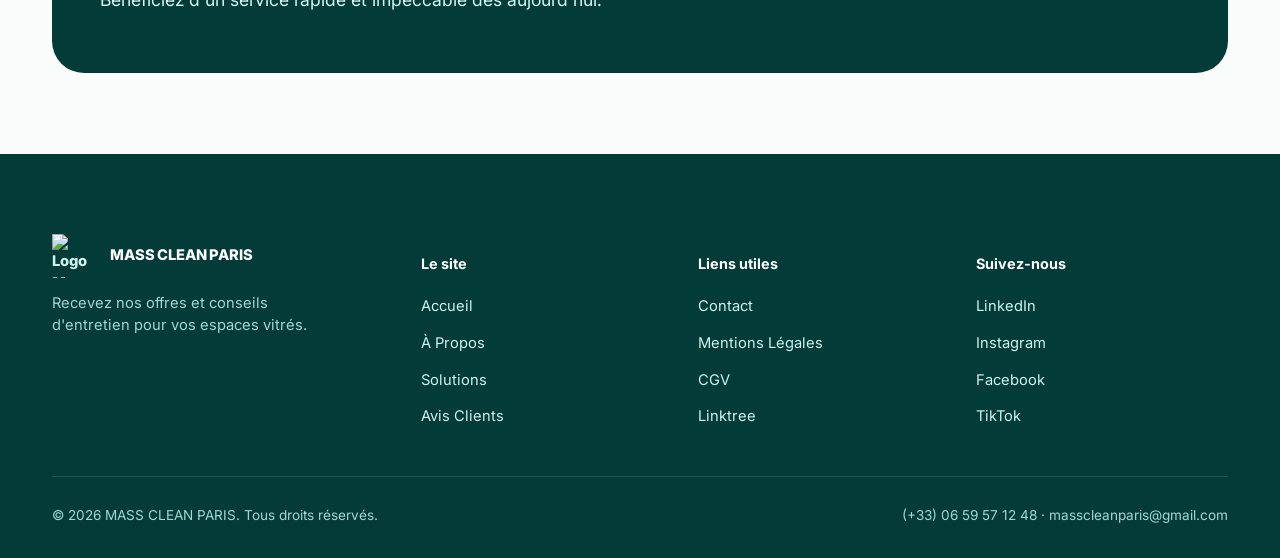
==== commit 14120253: "Remove client brand text from index.html Removed client brand text spans for multiple clients." ====
--- a/index.html
+++ b/index.html
@@ -242,7 +242,6 @@
           </div>
         </div>
         <div class="card-logo-col">
-          <span class="client-brand-text">BRISE N'FIX</span>
           <img src="images/brisenfix.png" alt="Logo Brise N'Fix" class="client-brand-img">
         </div>
       </article>
@@ -257,7 +256,6 @@
           </div>
         </div>
         <div class="card-logo-col">
-          <span class="client-brand-text">TASTY</span>
           <img src="images/tastyc.jpg" alt="Logo Tasty" class="client-brand-img">
 
         </div>
@@ -273,7 +271,6 @@
           </div>
         </div>
         <div class="card-logo-col">
-          <span class="client-brand-text">KNZ CONDUITE</span>
           <img src="images/knzauto.png" alt="Logo KNZ Auto" class="client-brand-img">
 
         </div>
@@ -289,7 +286,6 @@
           </div>
         </div>
         <div class="card-logo-col">
-          <span class="client-brand-text">C FACTORY</span>
           <img src="images/cfactory.jpeg" alt="Logo C Factory" class="client-brand-img">
 
         </div>
@@ -305,7 +301,6 @@
           </div>
         </div>
         <div class="card-logo-col">
-          <span class="client-brand-text">NOOMY</span>
           <img src="images/noomy.jpeg" alt="Logo Noomy" class="client-brand-img">
 
         </div>
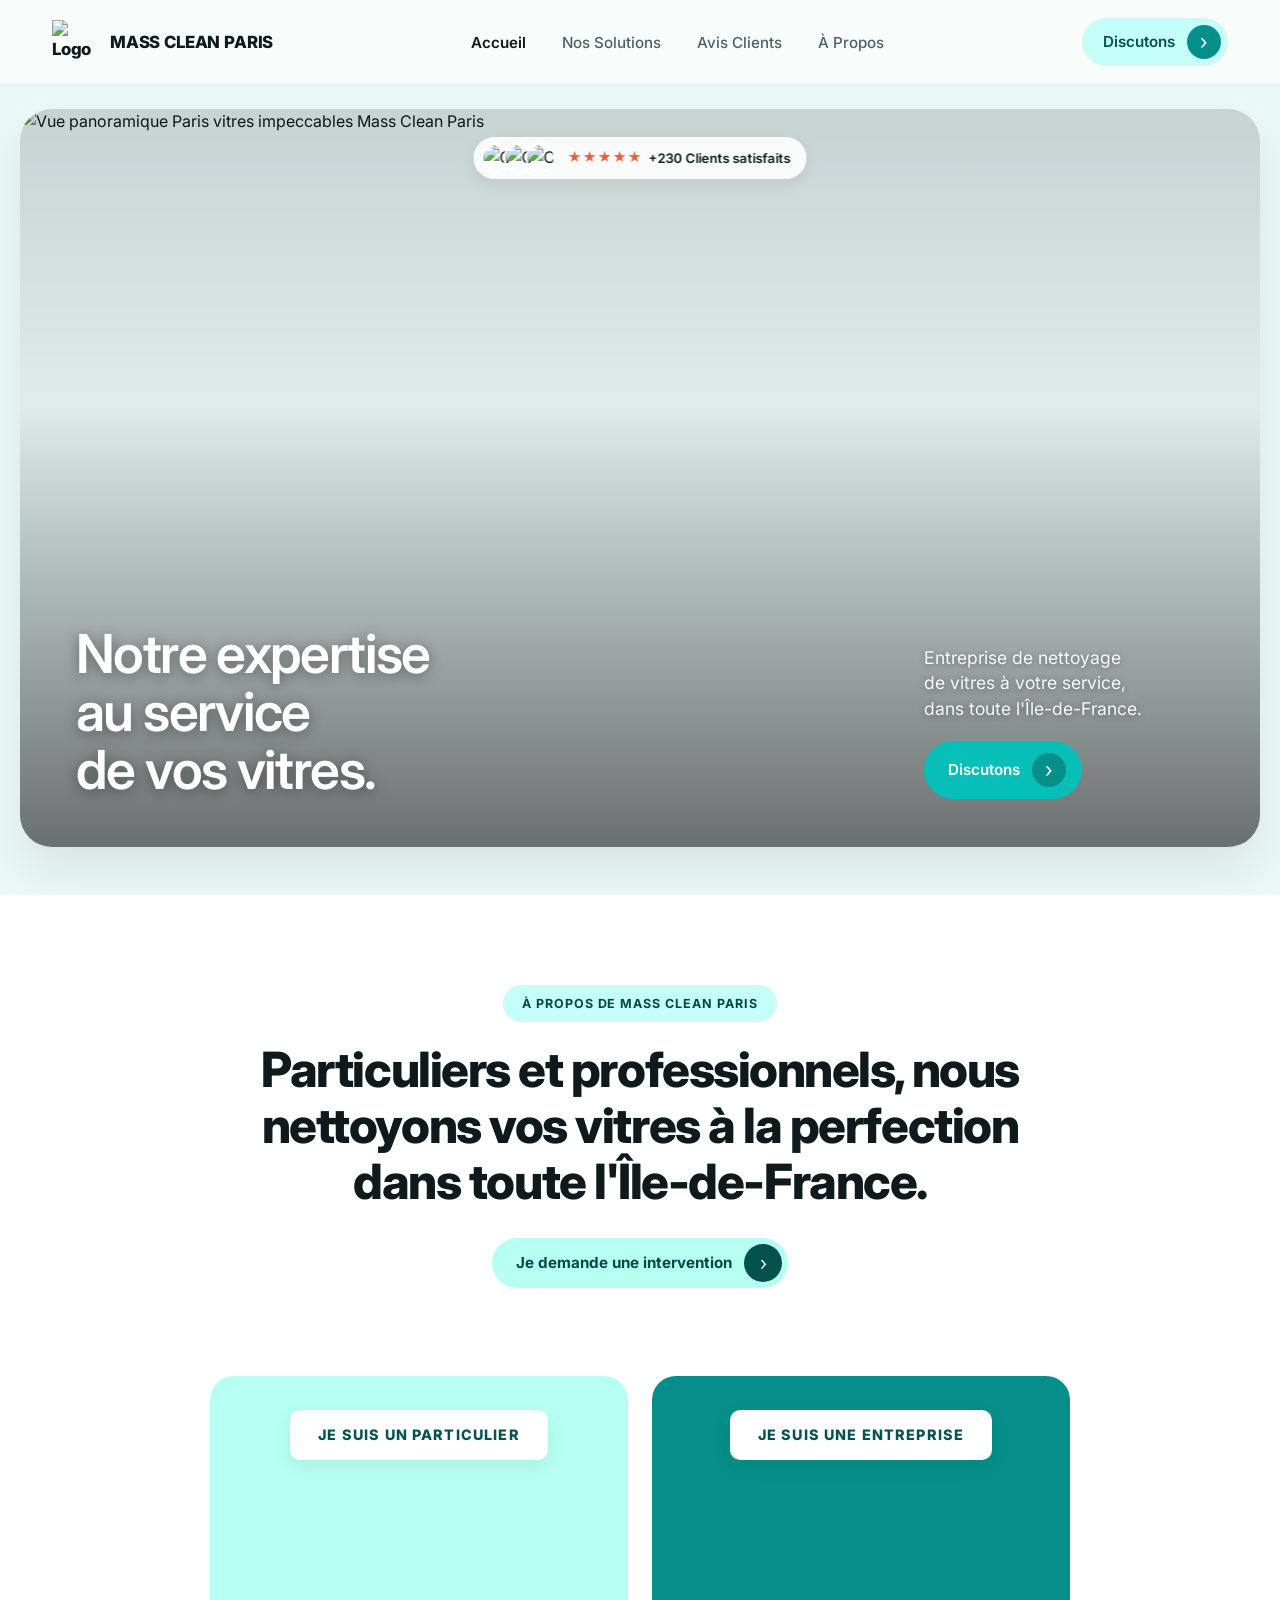
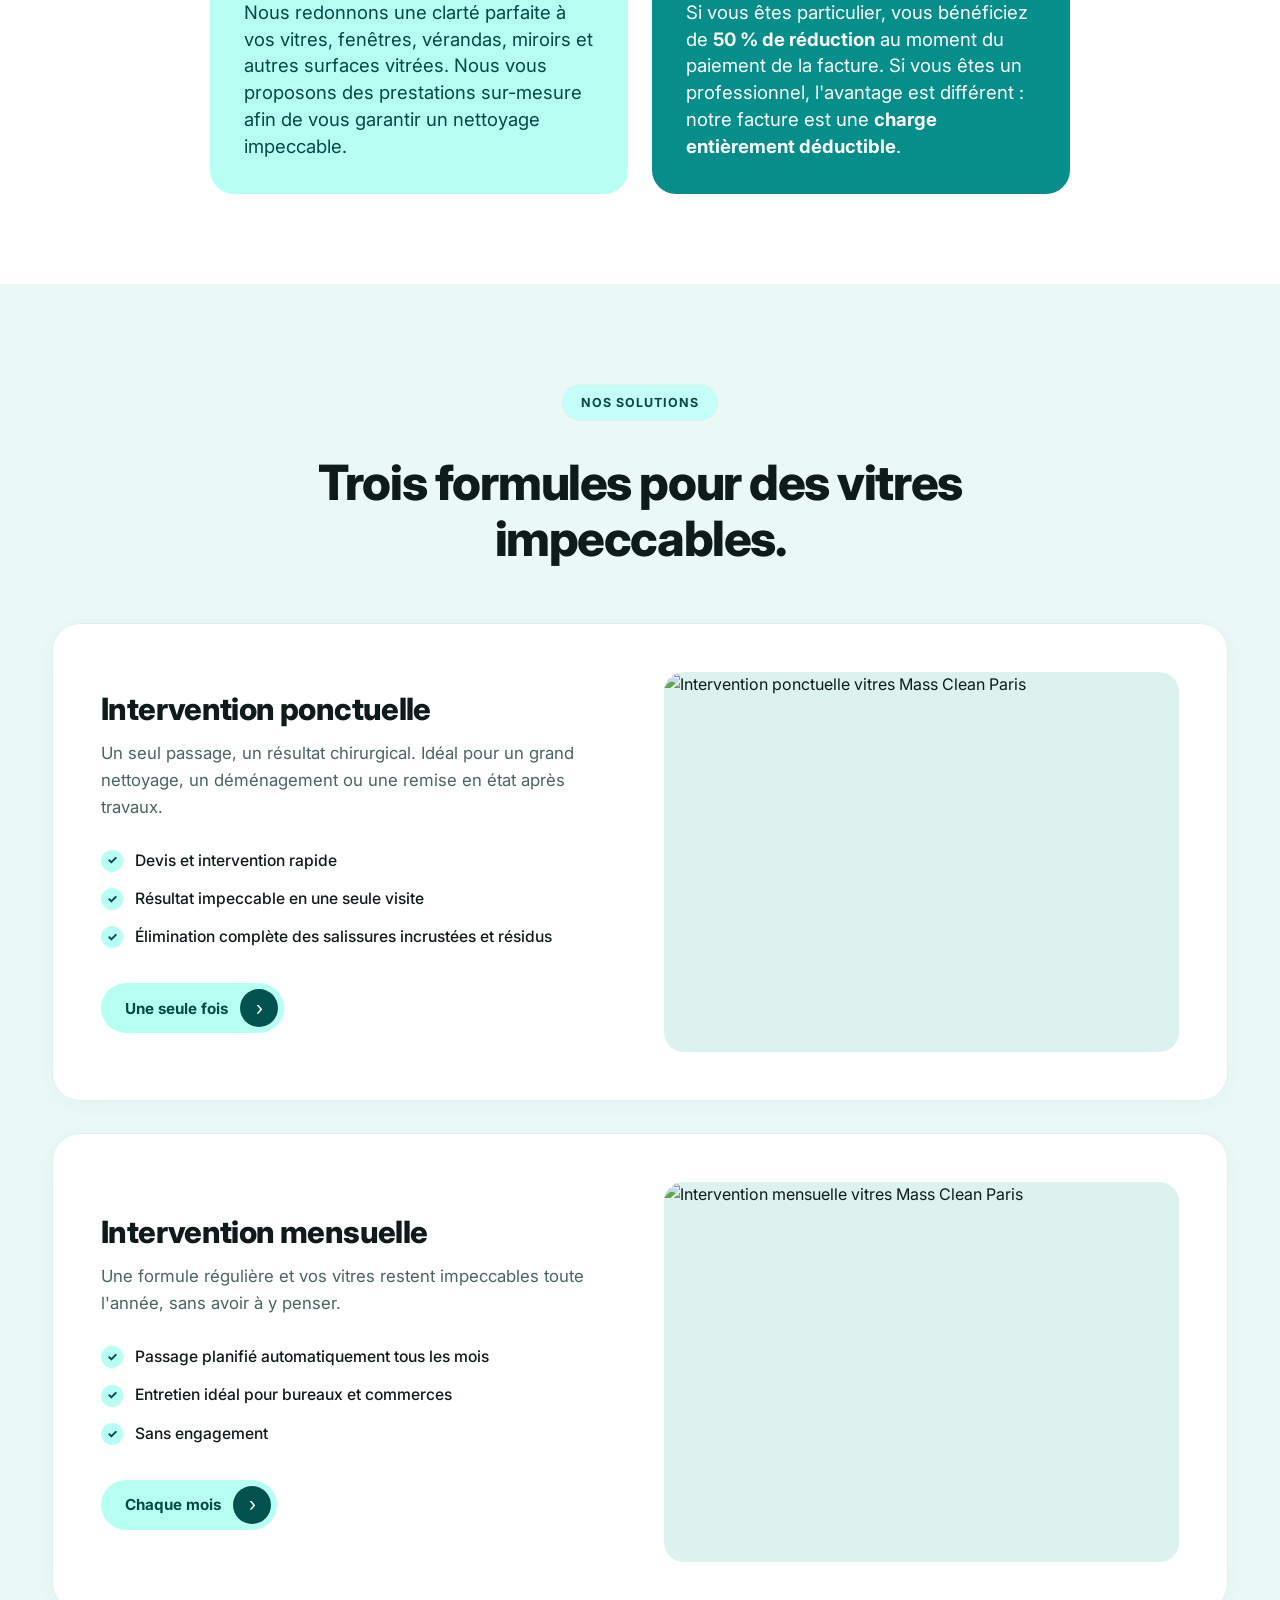
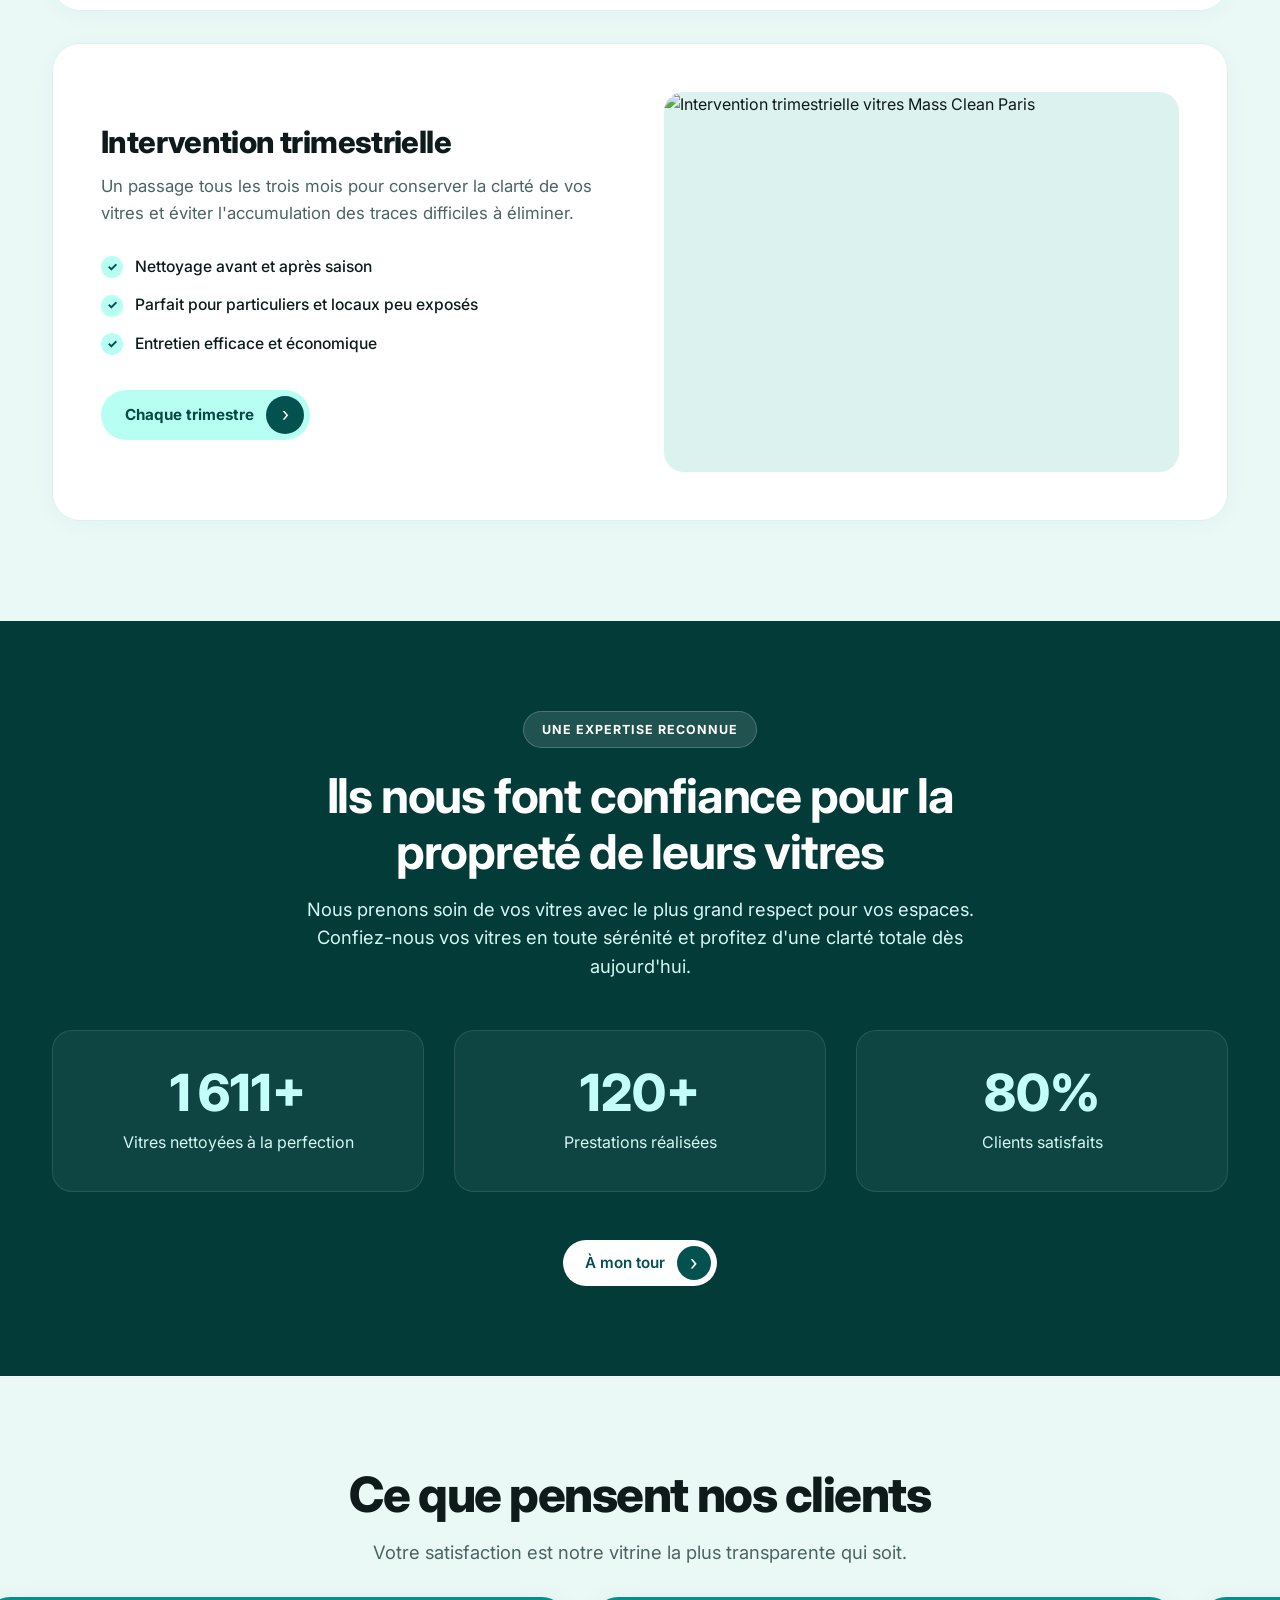
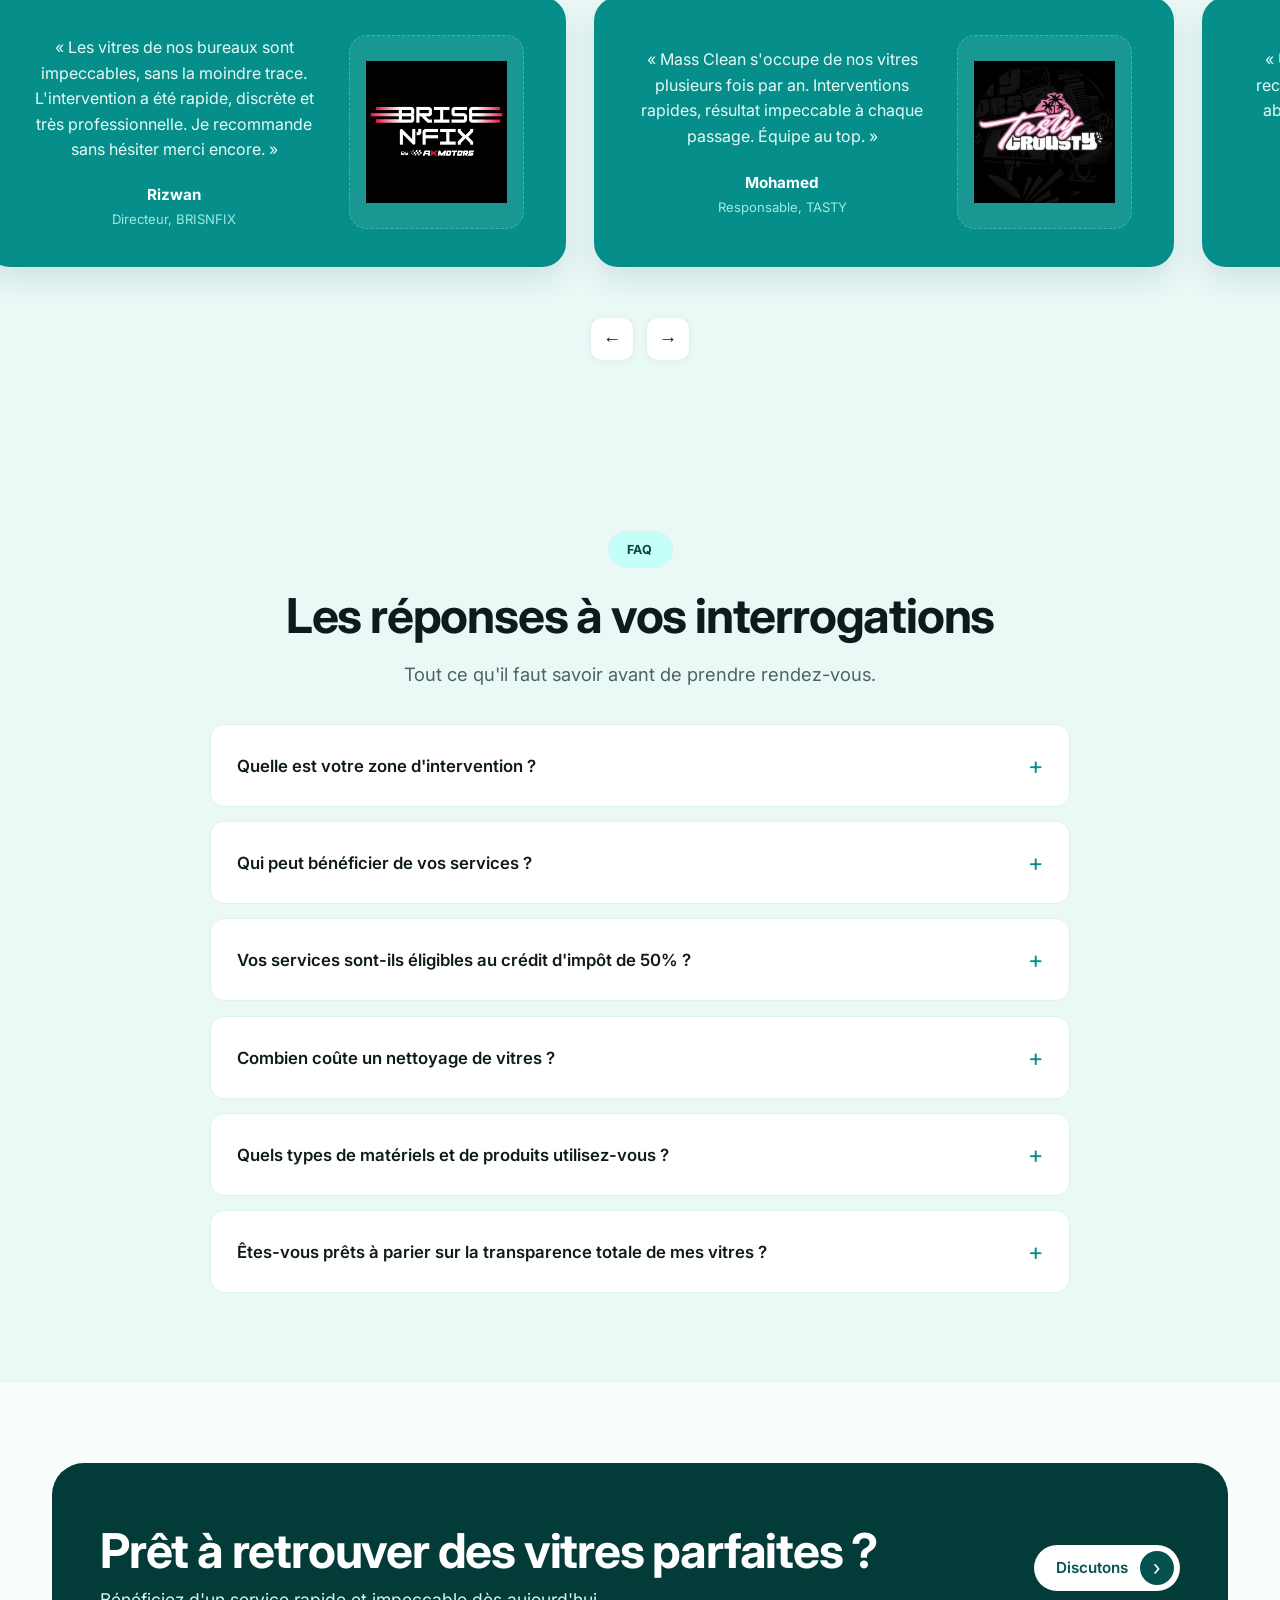
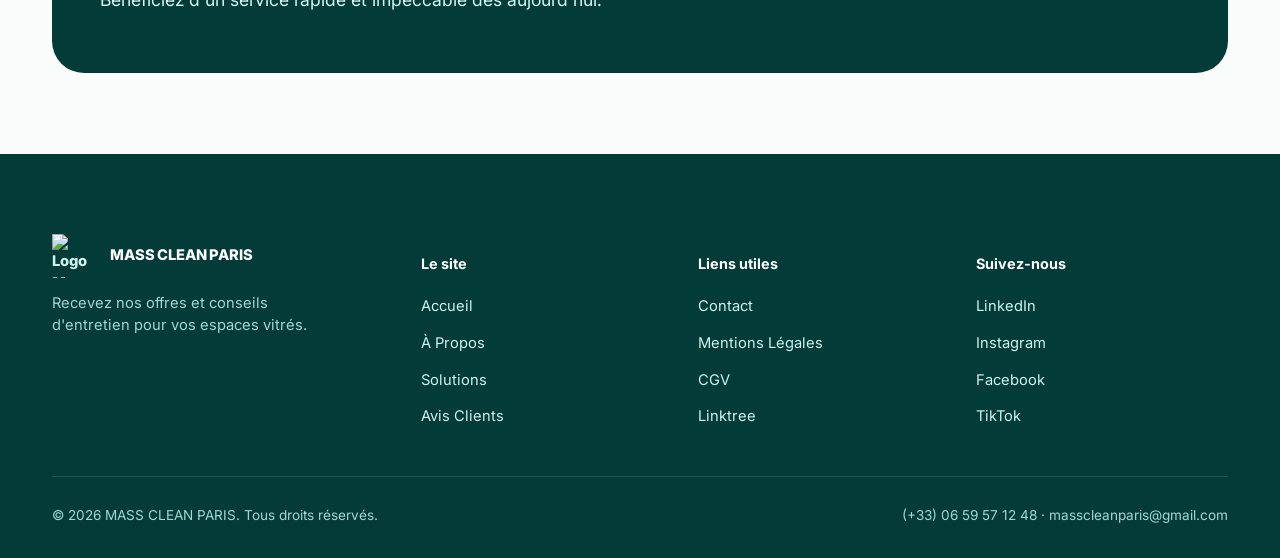
==== commit 37f6eed8: "Fix image tag formatting in index.html" ====
--- a/index.html
+++ b/index.html
@@ -286,7 +286,7 @@
           </div>
         </div>
         <div class="card-logo-col">
-          <img src="images/cfactory.jpeg" alt="Logo C Factory" class="client-brand-img">
+        <img src="images/cfactory.jpeg" alt="Logo C Factory" class="client-brand-img">
 
         </div>
       </article>
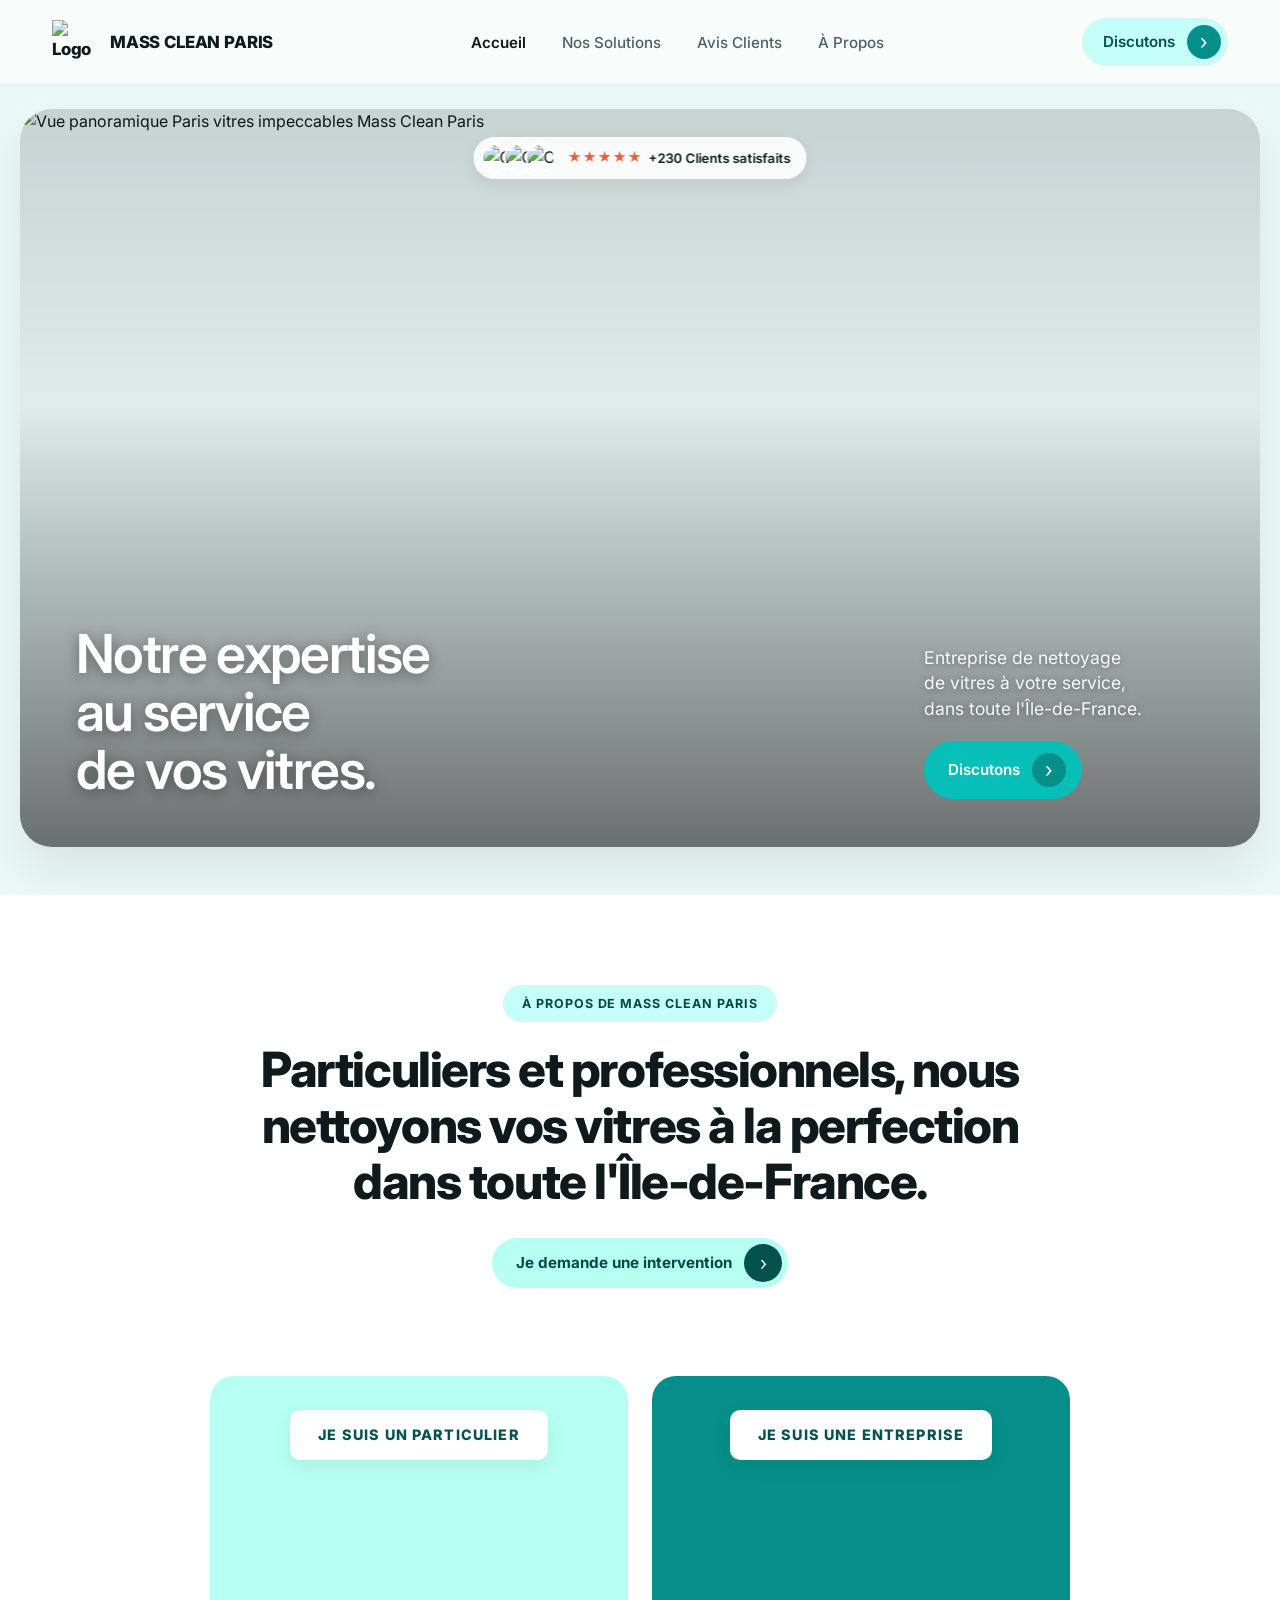
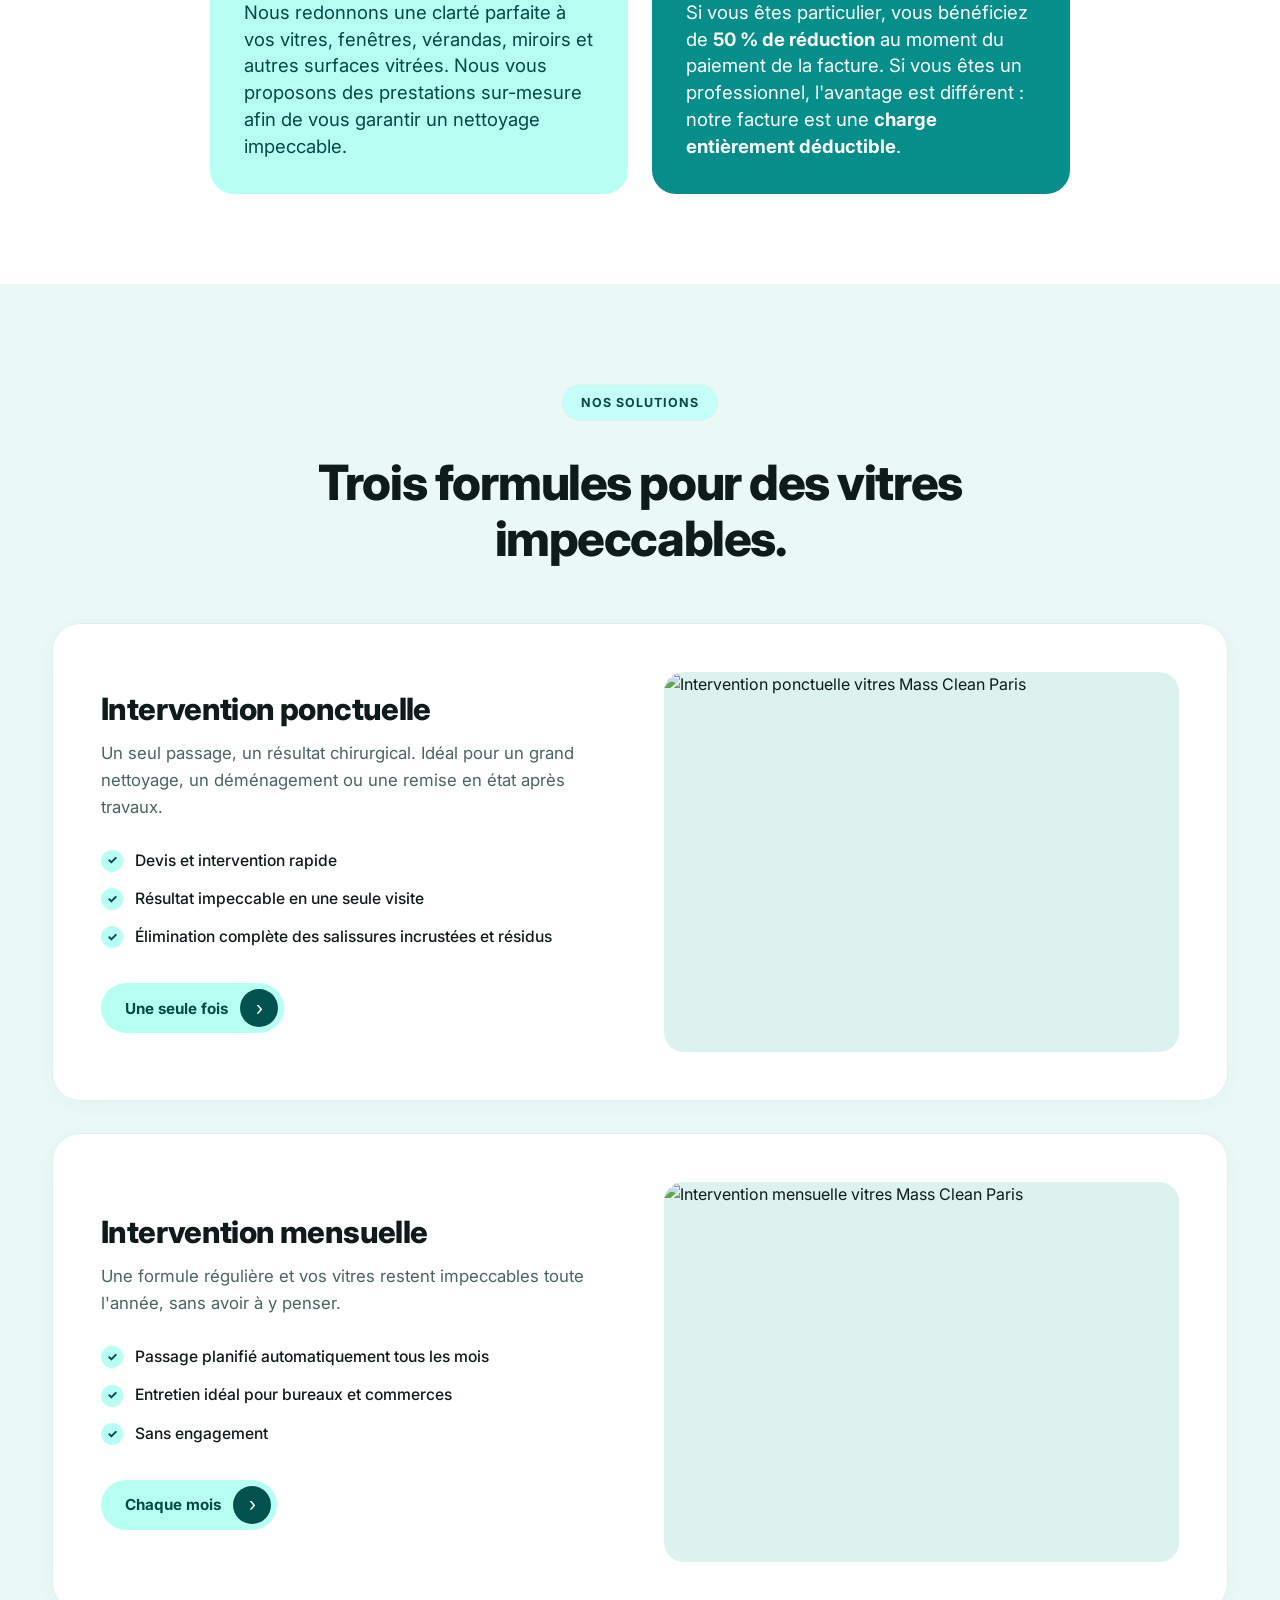
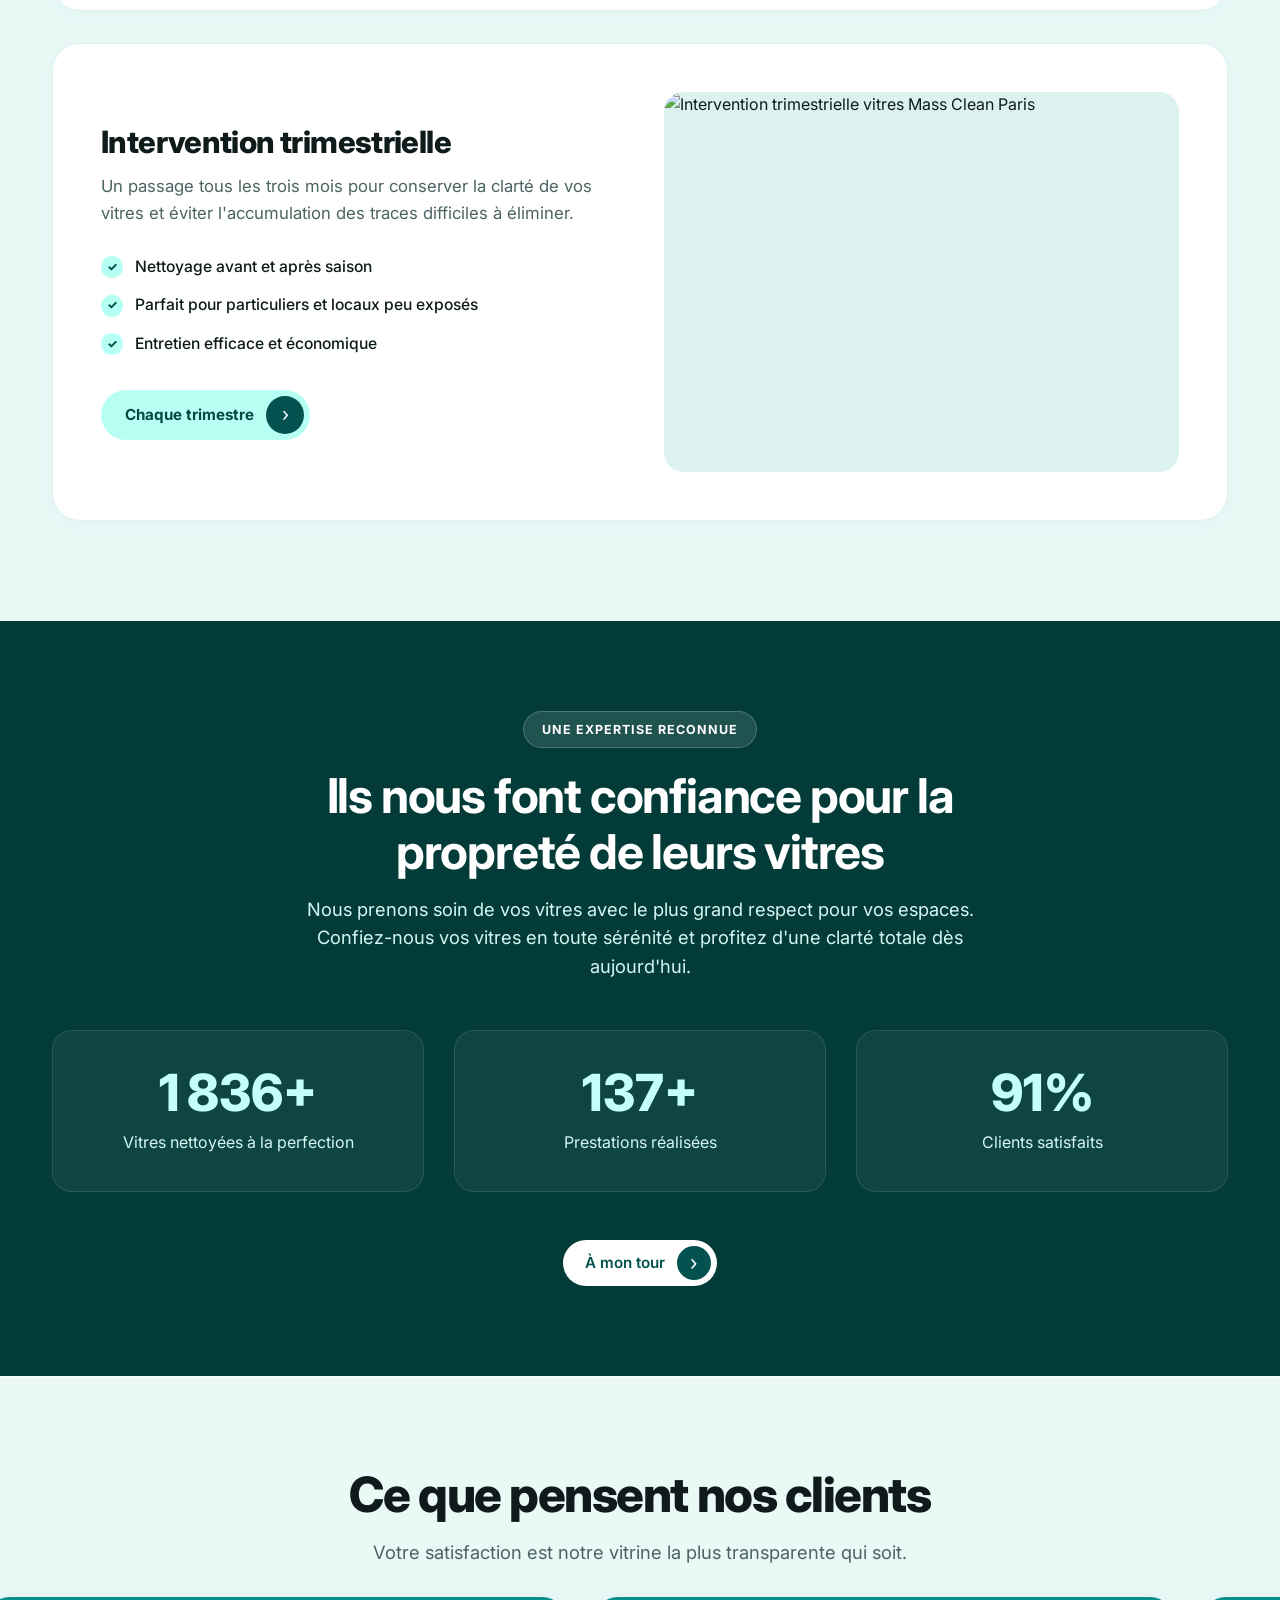
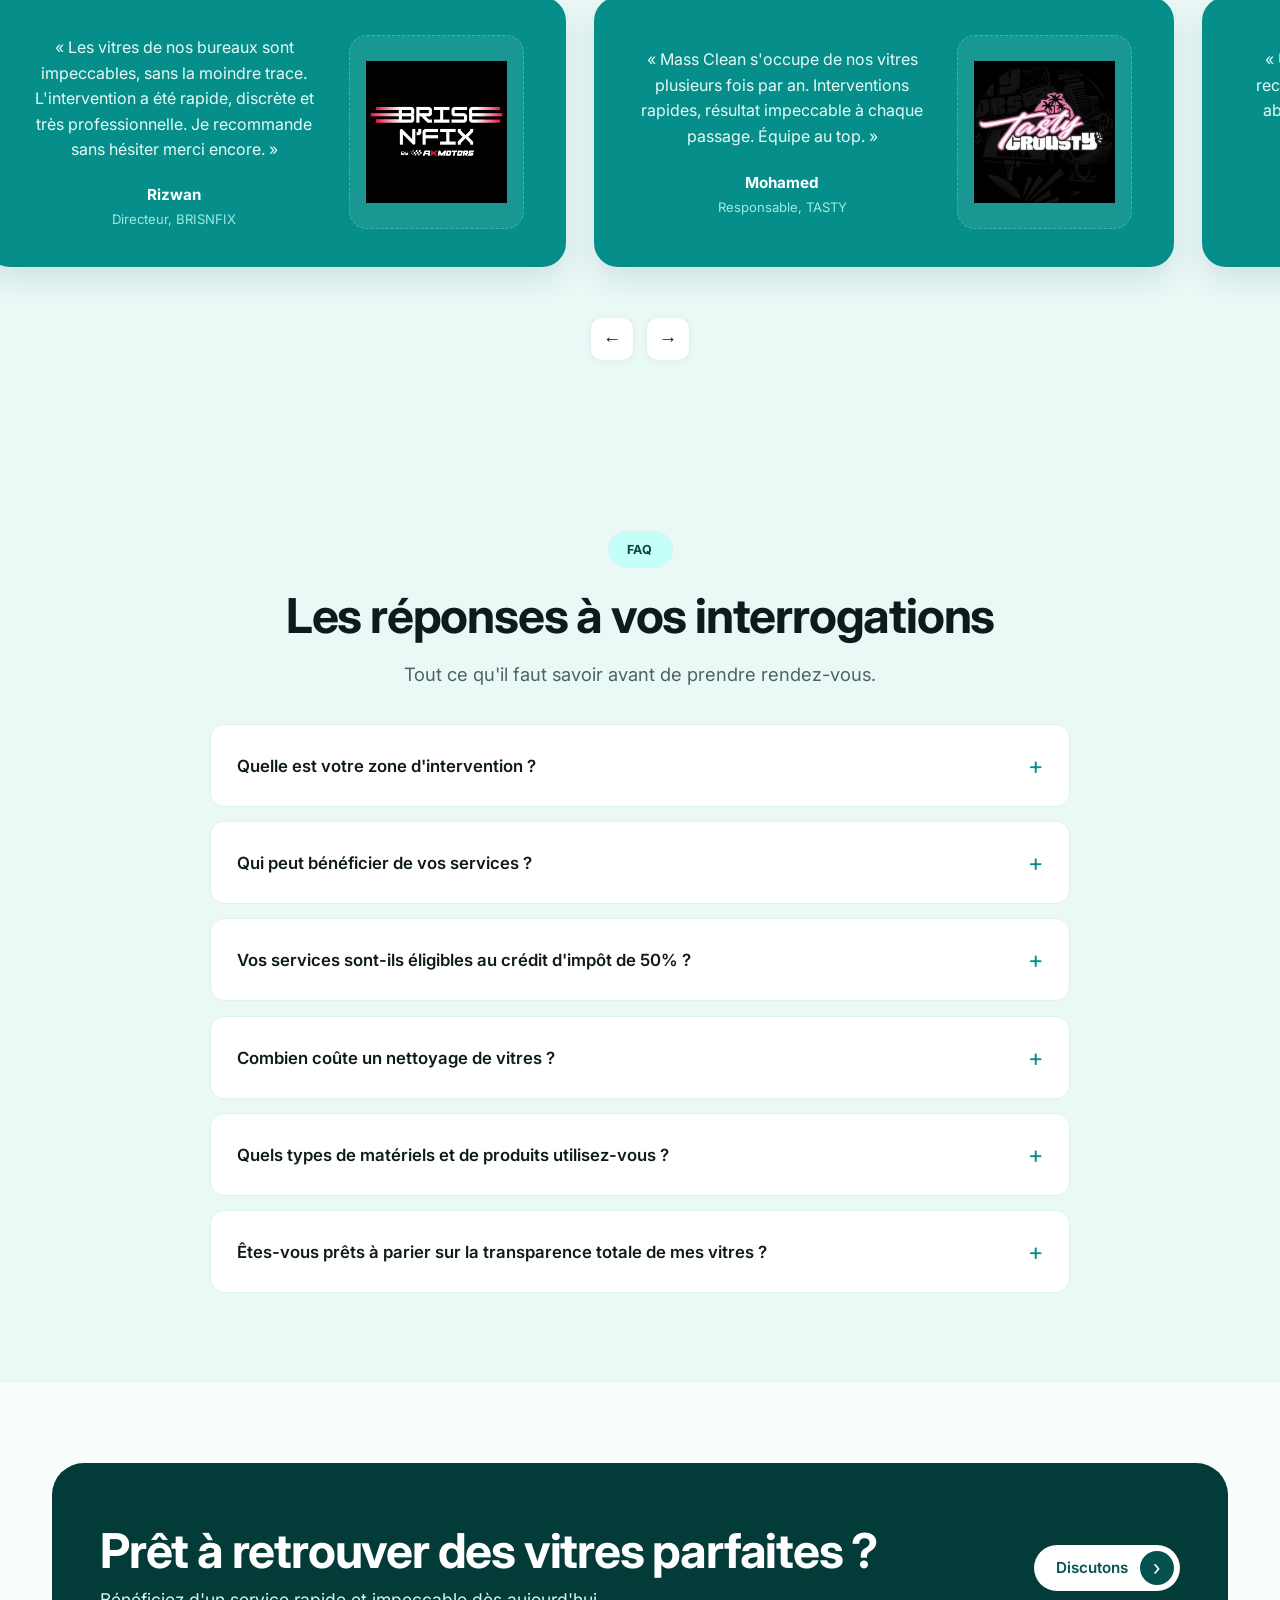
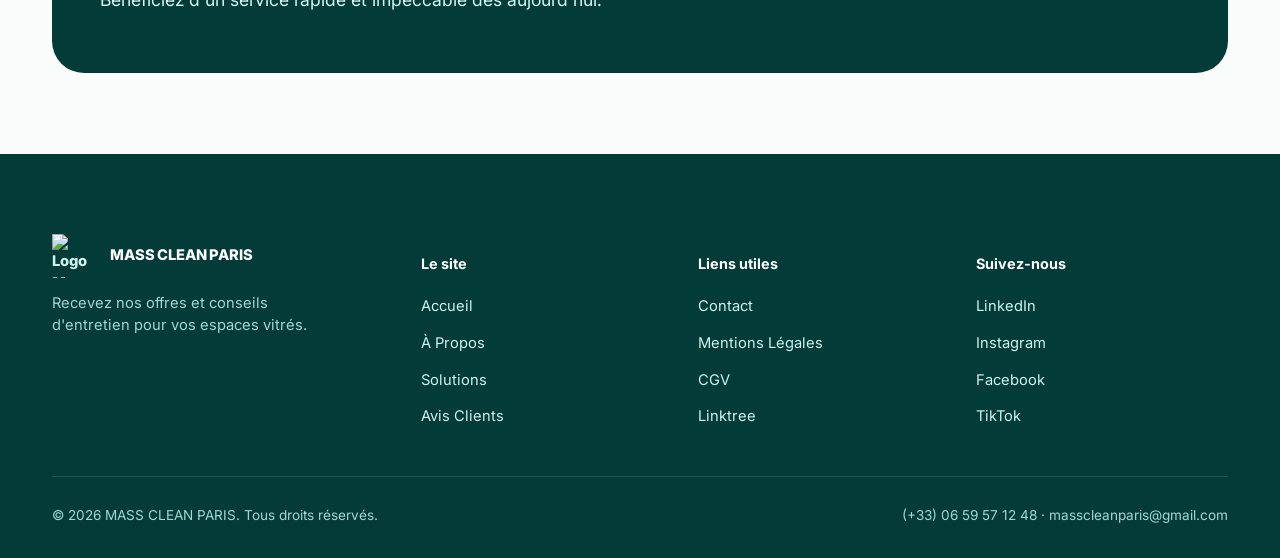
==== commit 7e5163fe: "Update index.html" ====
--- a/index.html
+++ b/index.html
@@ -286,7 +286,7 @@
           </div>
         </div>
         <div class="card-logo-col">
-        <img src="images/cfactory.jpeg" alt="Logo C Factory" class="client-brand-img">
+          <img src="images/cfactorcy.jpeg" alt="Logo C Factory" class="client-brand-img">
 
         </div>
       </article>
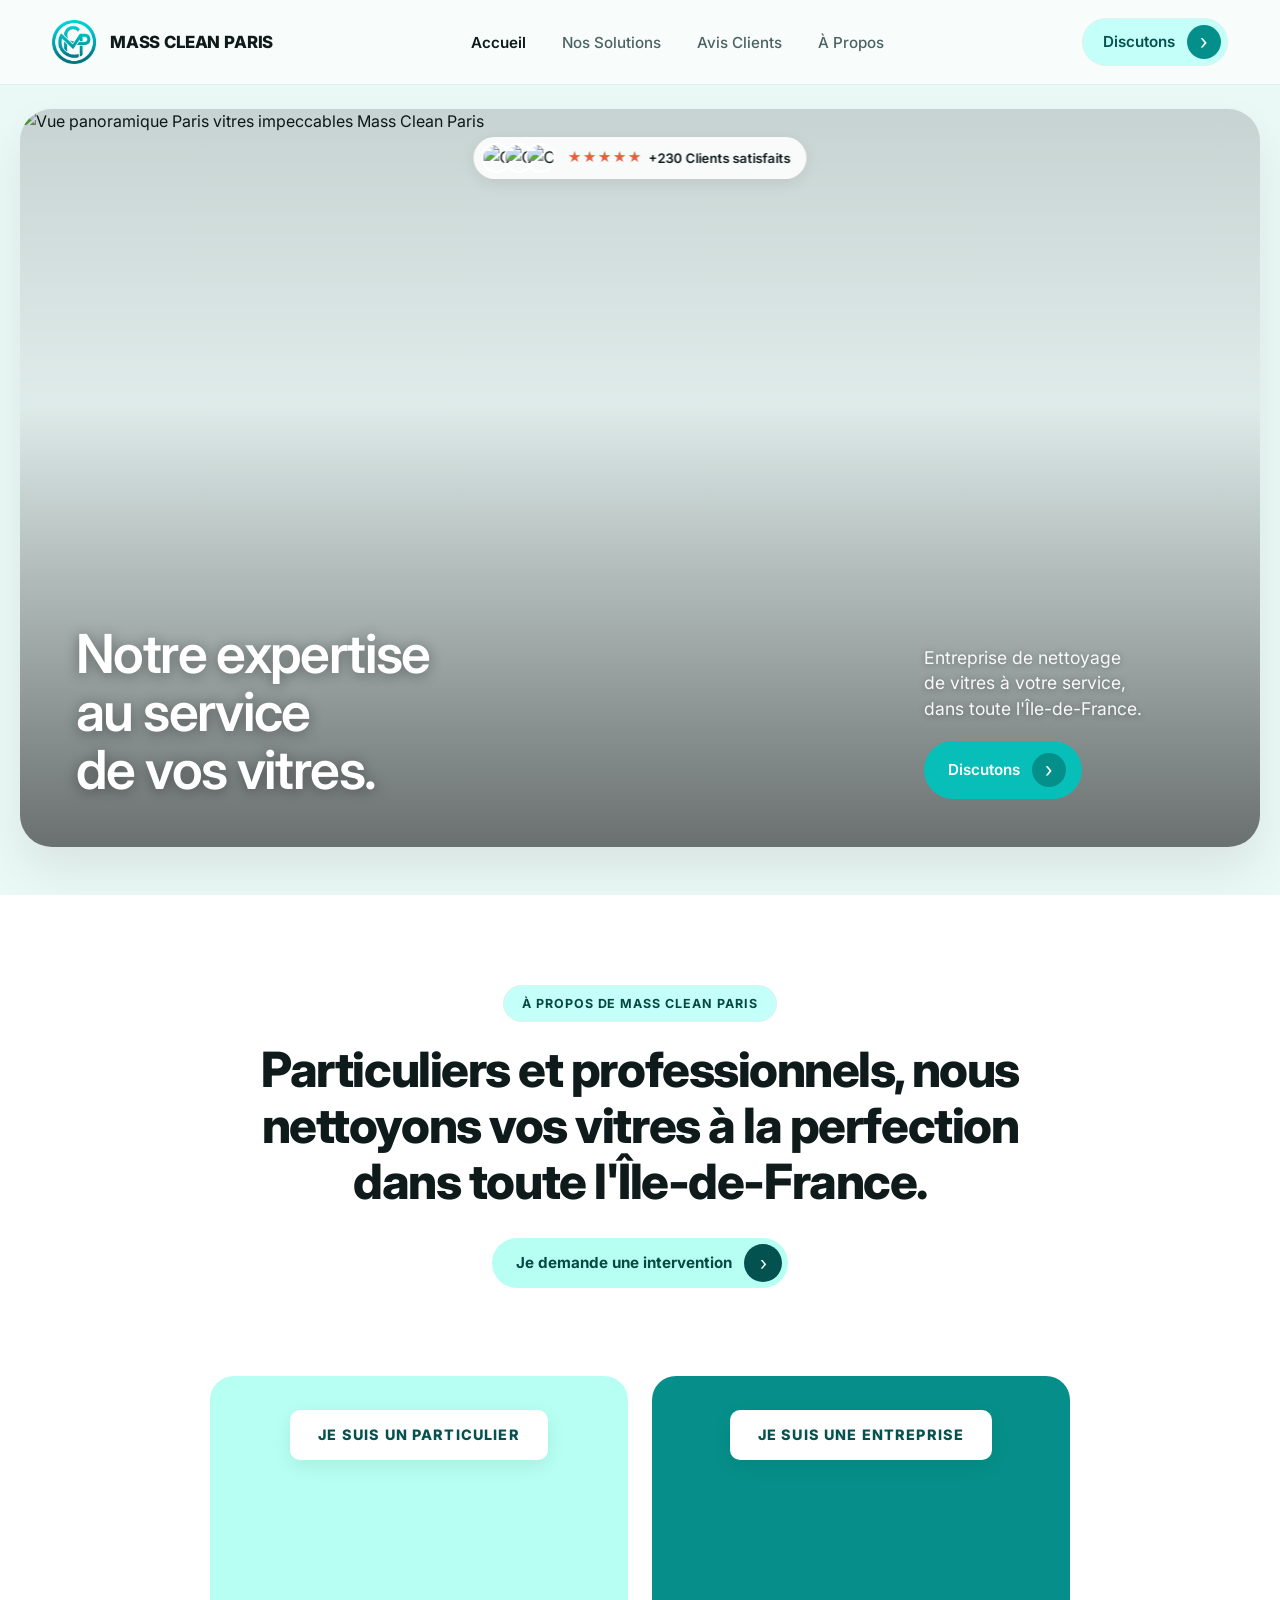
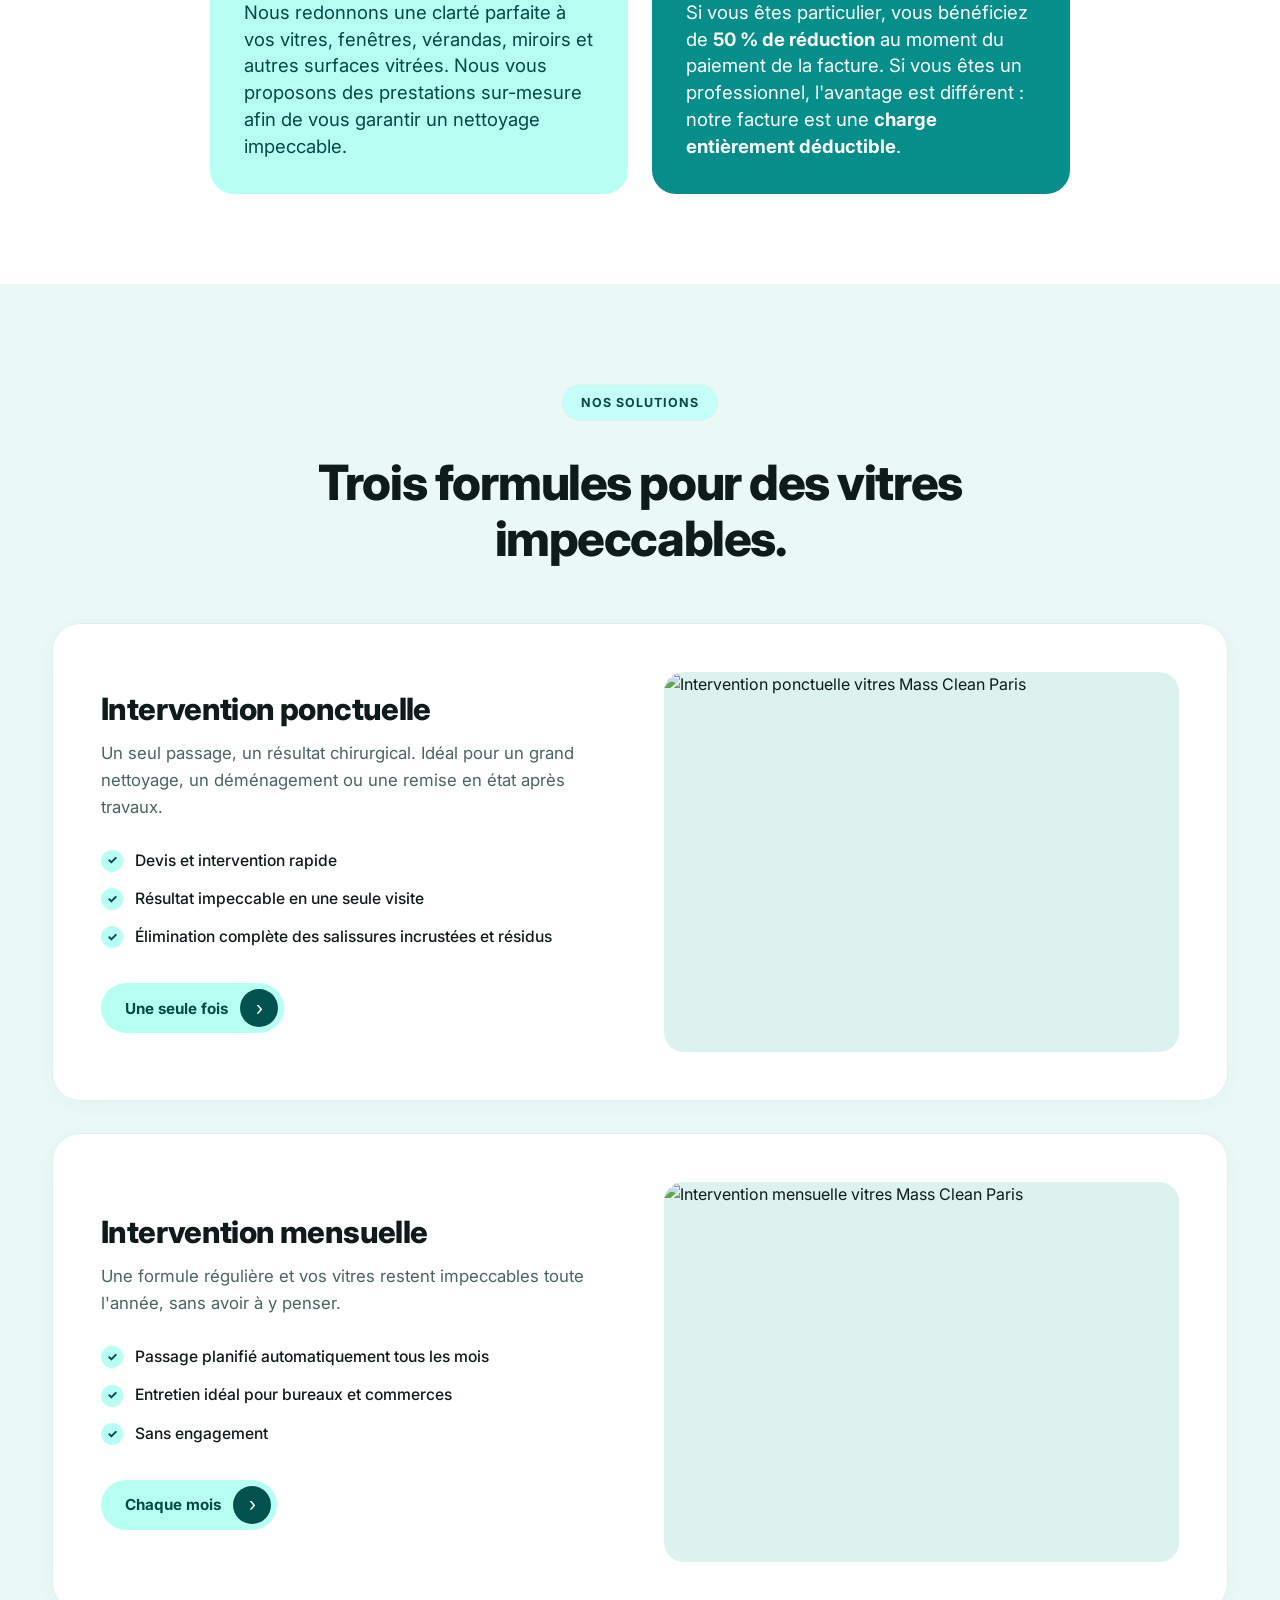
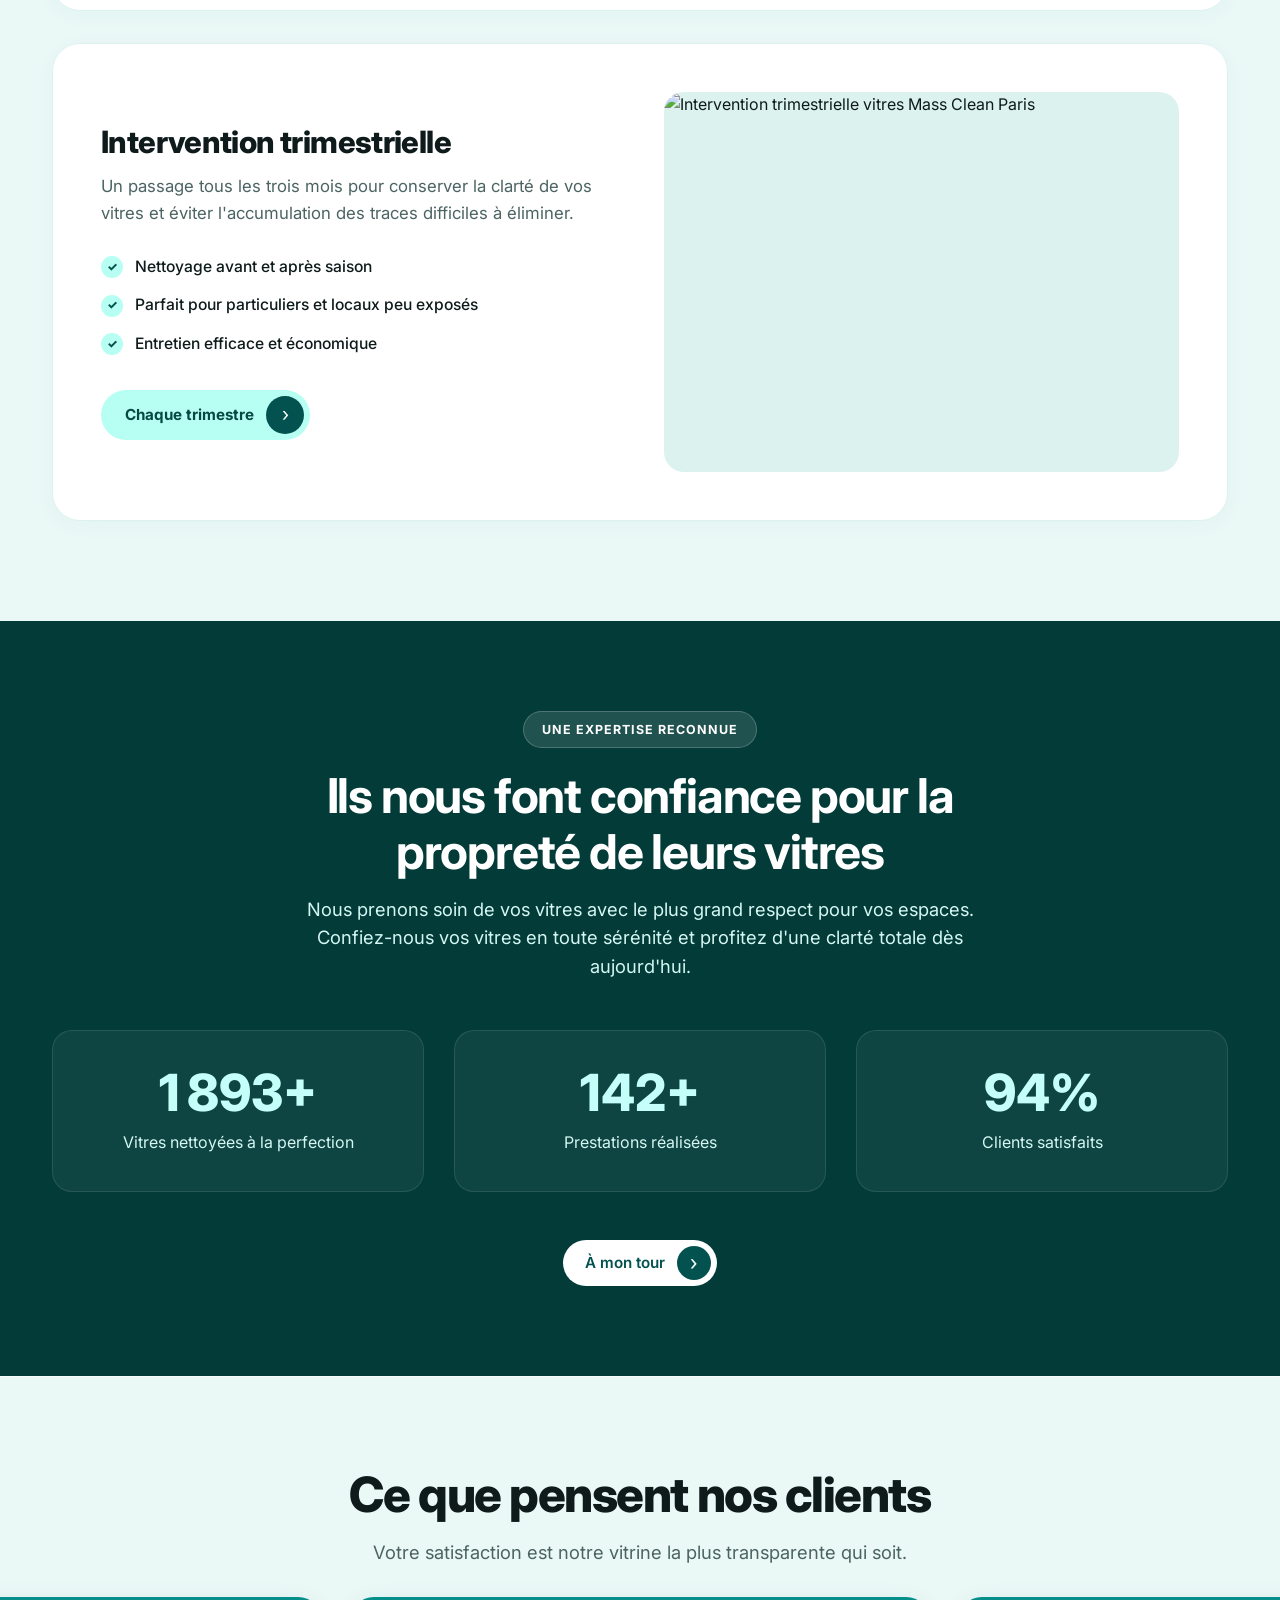
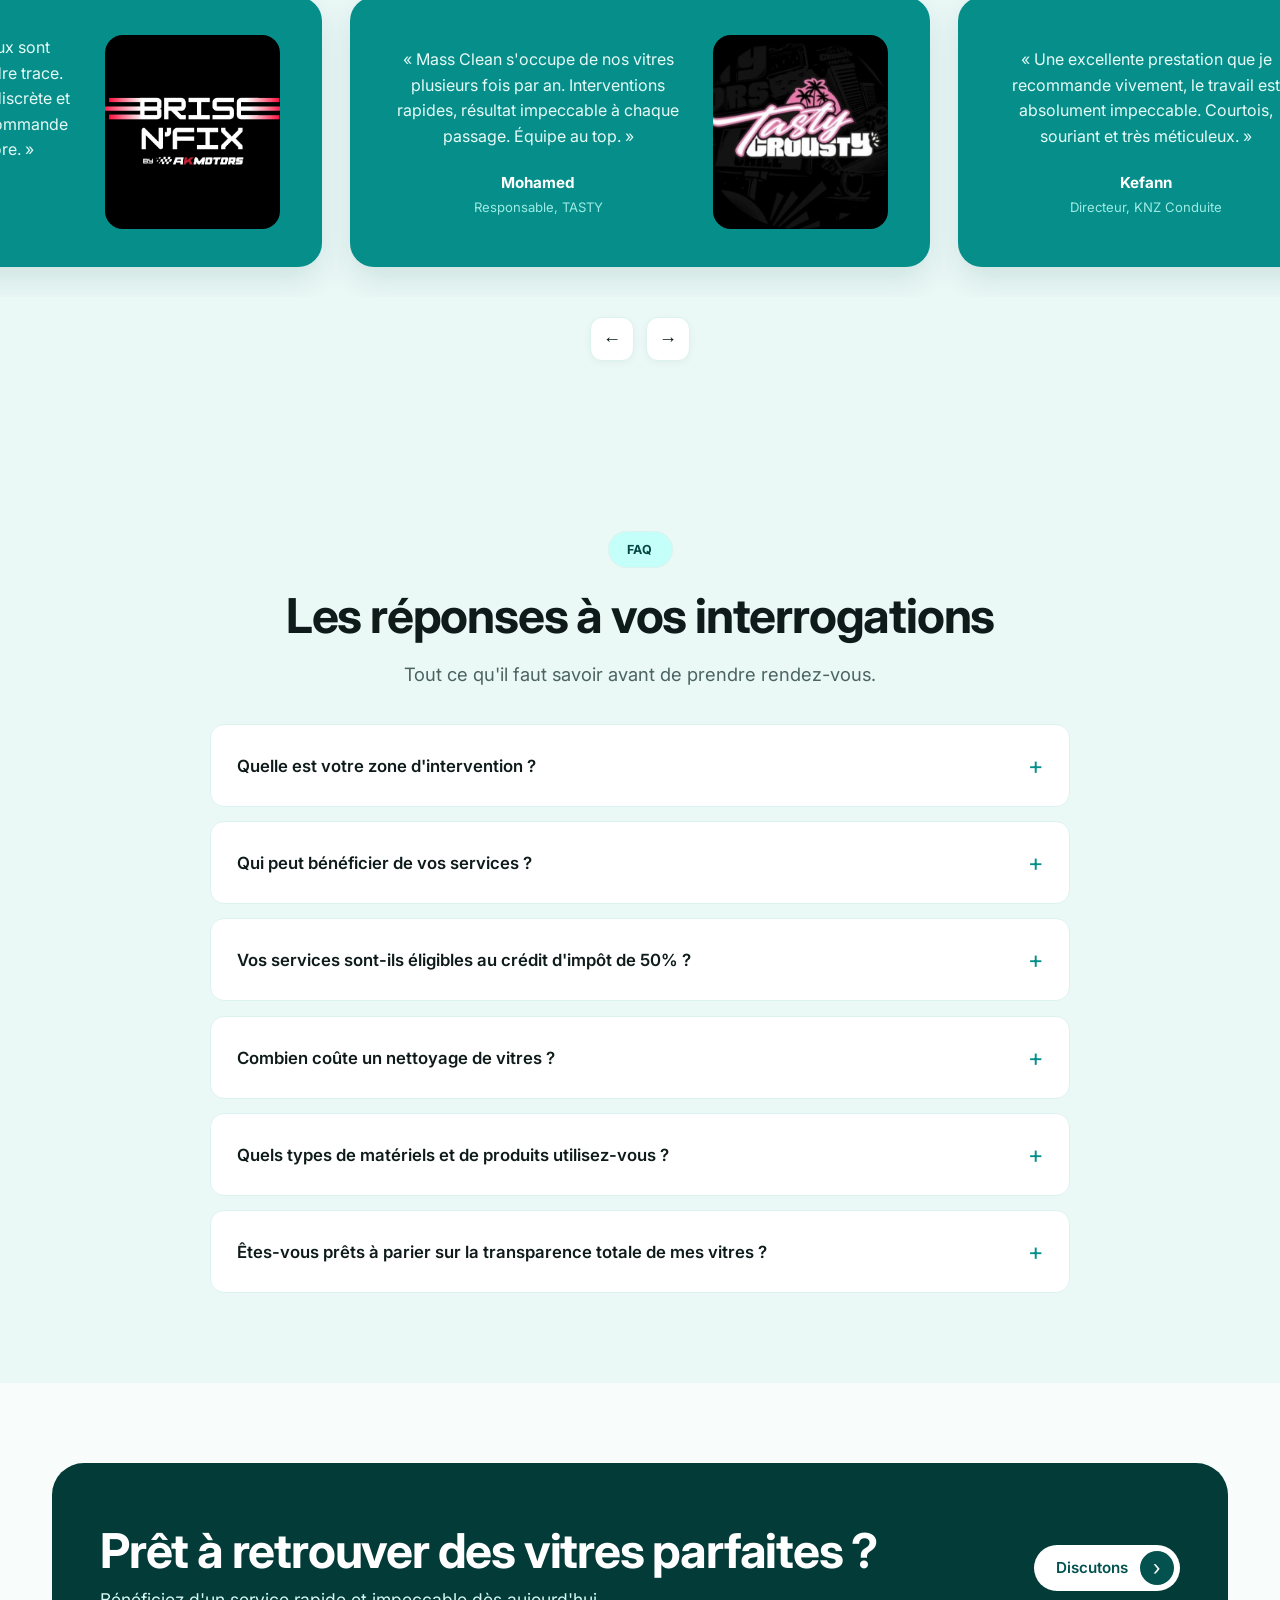
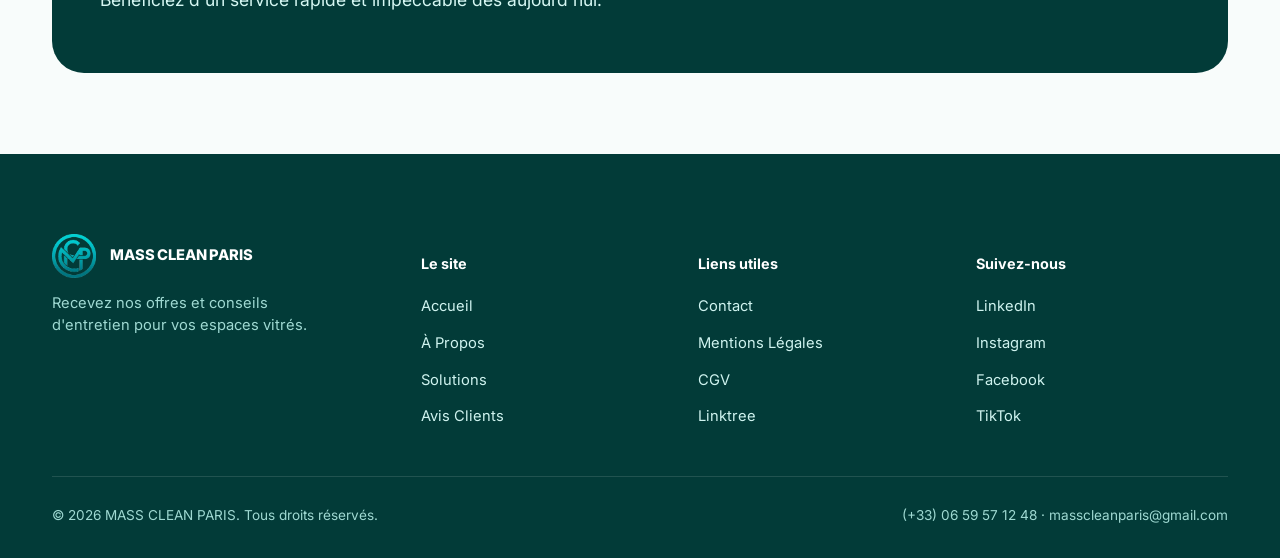
==== commit 8ae08443: "Rename accueil.html to index.html" ====
--- a/index.html
+++ b/index.html
@@ -15,7 +15,7 @@
 <header class="site-header">
   <div class="wrap">
     <a href="index.html" class="brand">
-      <img src="logo-icon.png" alt="Logo Mass Clean Paris" class="brand-mark-img">
+      <img src="images/logo-icon.png" alt="Logo Mass Clean Paris" class="brand-mark-img">
       <span class="brand-name">MASS CLEAN PARIS</span>
     </a>
     <nav>
@@ -375,7 +375,7 @@
     <div class="footer-grid">
       <div class="footer-brand">
         <a href="index.html" class="brand brand-footer">
-          <img src="logo-icon.png" alt="Logo Mass Clean Paris" class="brand-mark-img">
+          <img src="images/logo-icon.png" alt="Logo Mass Clean Paris" class="brand-mark-img">
           <span class="brand-name">MASS CLEAN PARIS</span>
         </a>
         <p>Recevez nos offres et conseils d'entretien pour vos espaces vitrés.</p>
--- a/styles.css
+++ b/styles.css
@@ -772,12 +772,12 @@
   display: flex;
   gap: 28px;
   overflow-x: auto;
-  scroll-snap-type: x mandatory;
   scroll-behavior: smooth;
-  padding: 30px calc(50vw - 290px);
+  padding: 30px 20px; /* Supprime l'espace vide forcé à gauche et à droite */
   scrollbar-width: none;
   -webkit-overflow-scrolling: touch;
 }
+
 .carousel-track::-webkit-scrollbar {
   display: none;
 }
@@ -828,12 +828,19 @@
   display: flex;
   align-items: center;
   justify-content: center;
-  background: rgba(255, 255, 255, 0.08);
-  border: 1px dashed rgba(255, 255, 255, 0.22);
   border-radius: 18px;
-  padding: 24px 16px;
   height: 100%;
   min-height: 140px;
+  overflow: hidden; 
+  padding: 0;       
+  border: none;     
+}
+
+.client-brand-img {
+  width: 100%;
+  height: 100%;
+  object-fit: cover; 
+  display: block;
 }
 
 .client-brand-text {
@@ -878,6 +885,7 @@
     gap: 20px;
   }
 }
+
 
 /* ---------- FAQ Framer Style ---------- */
 
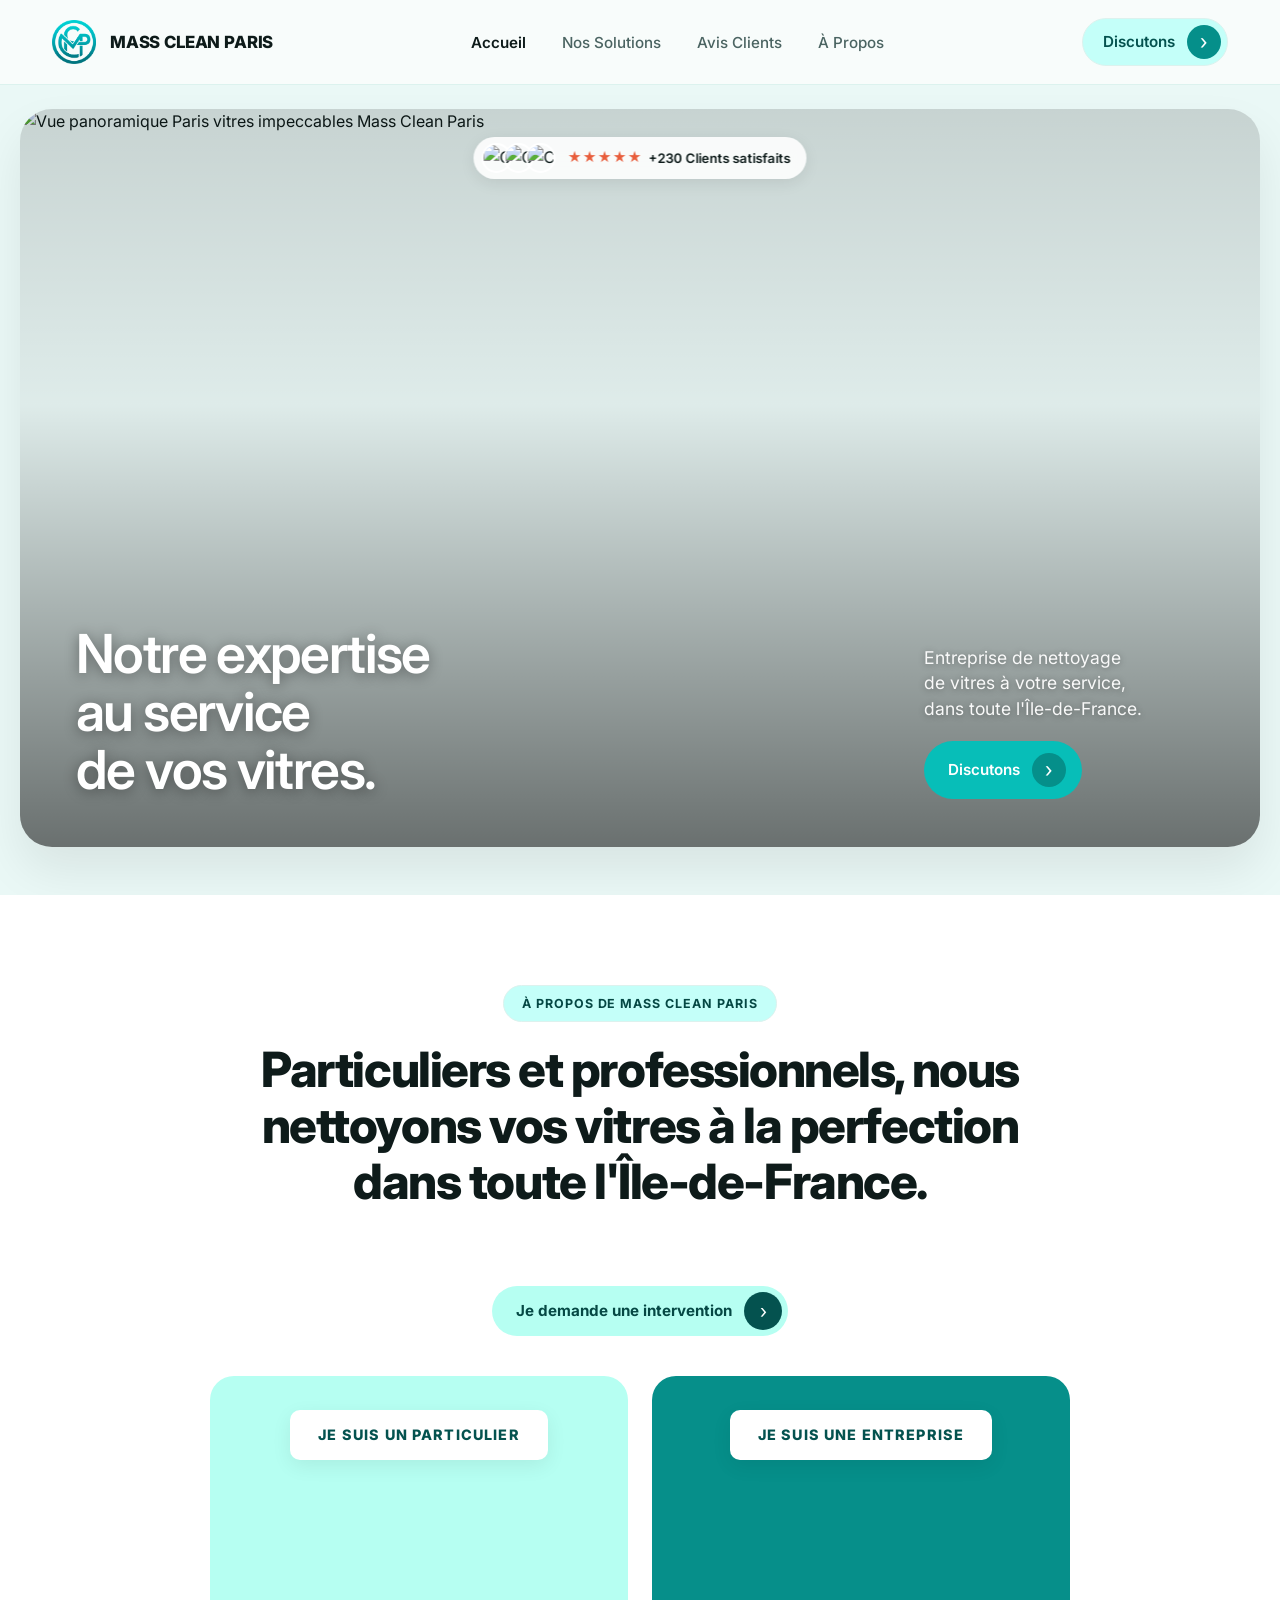
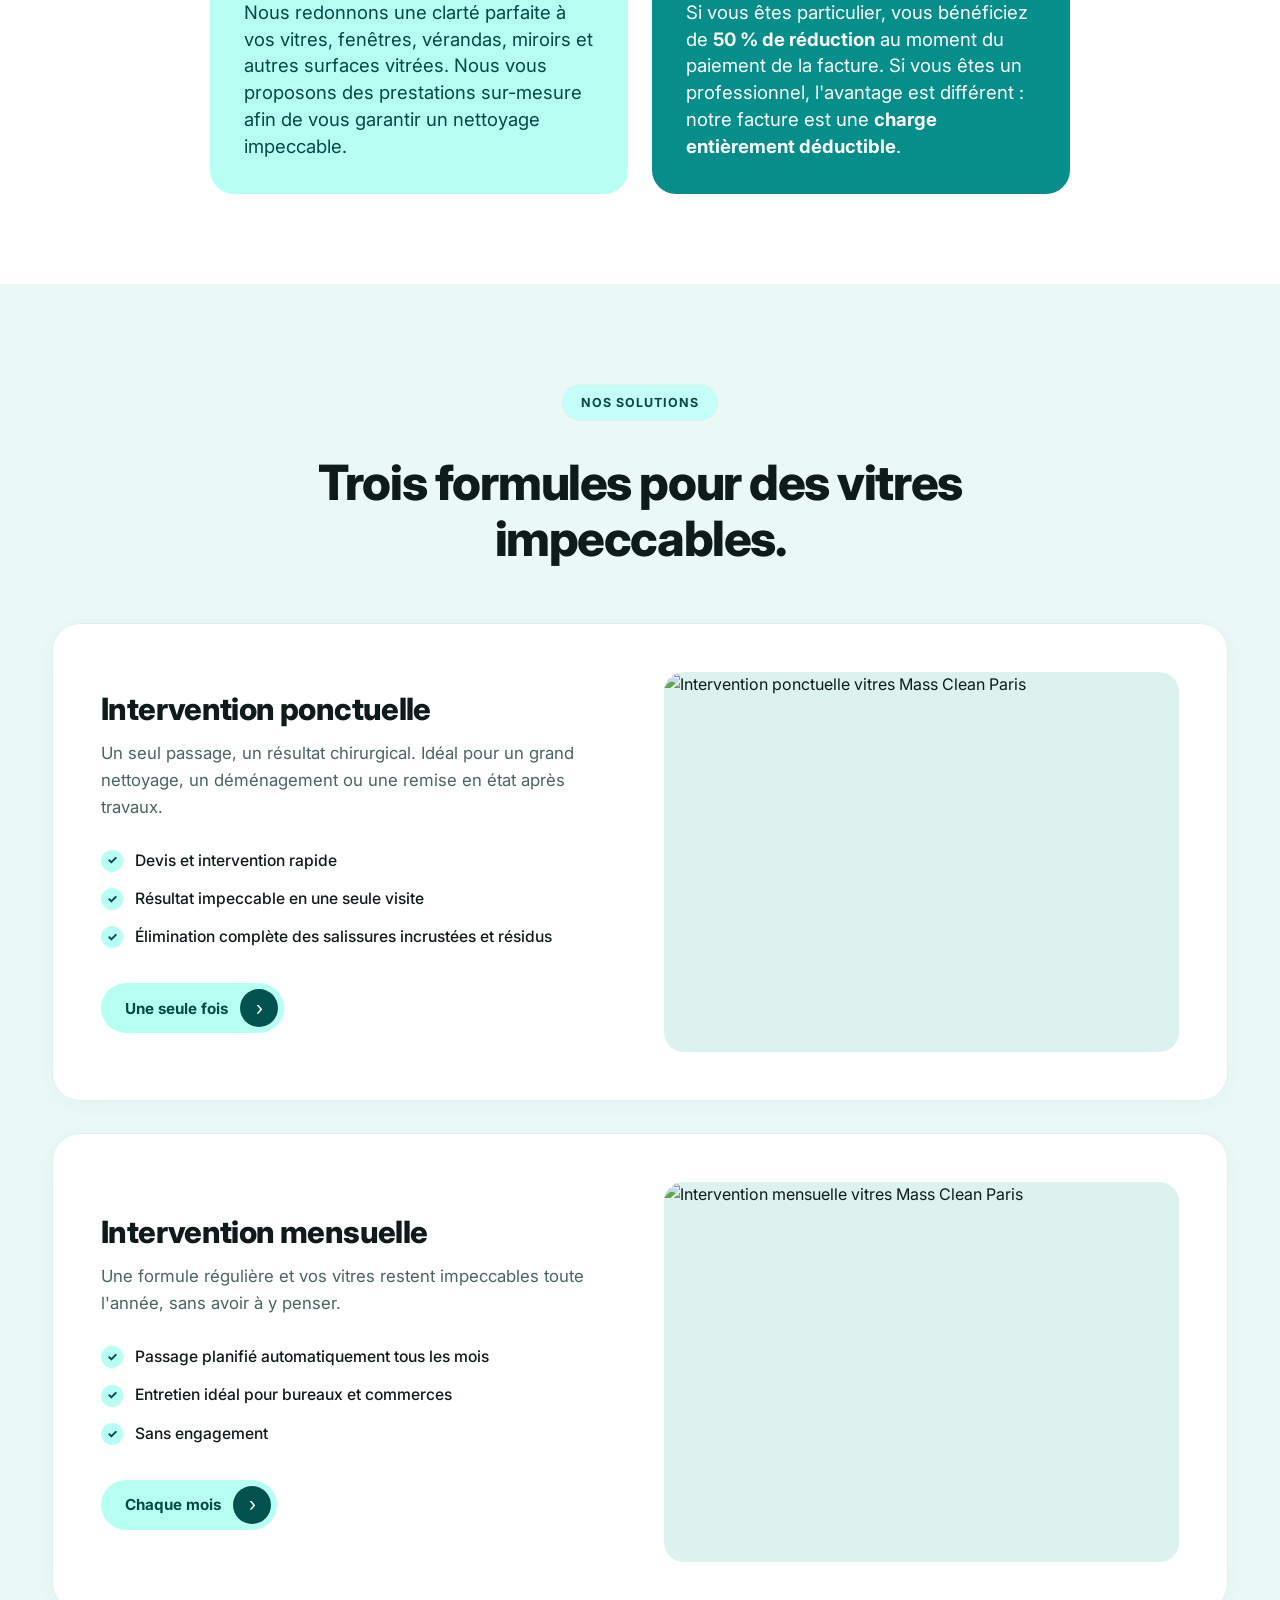
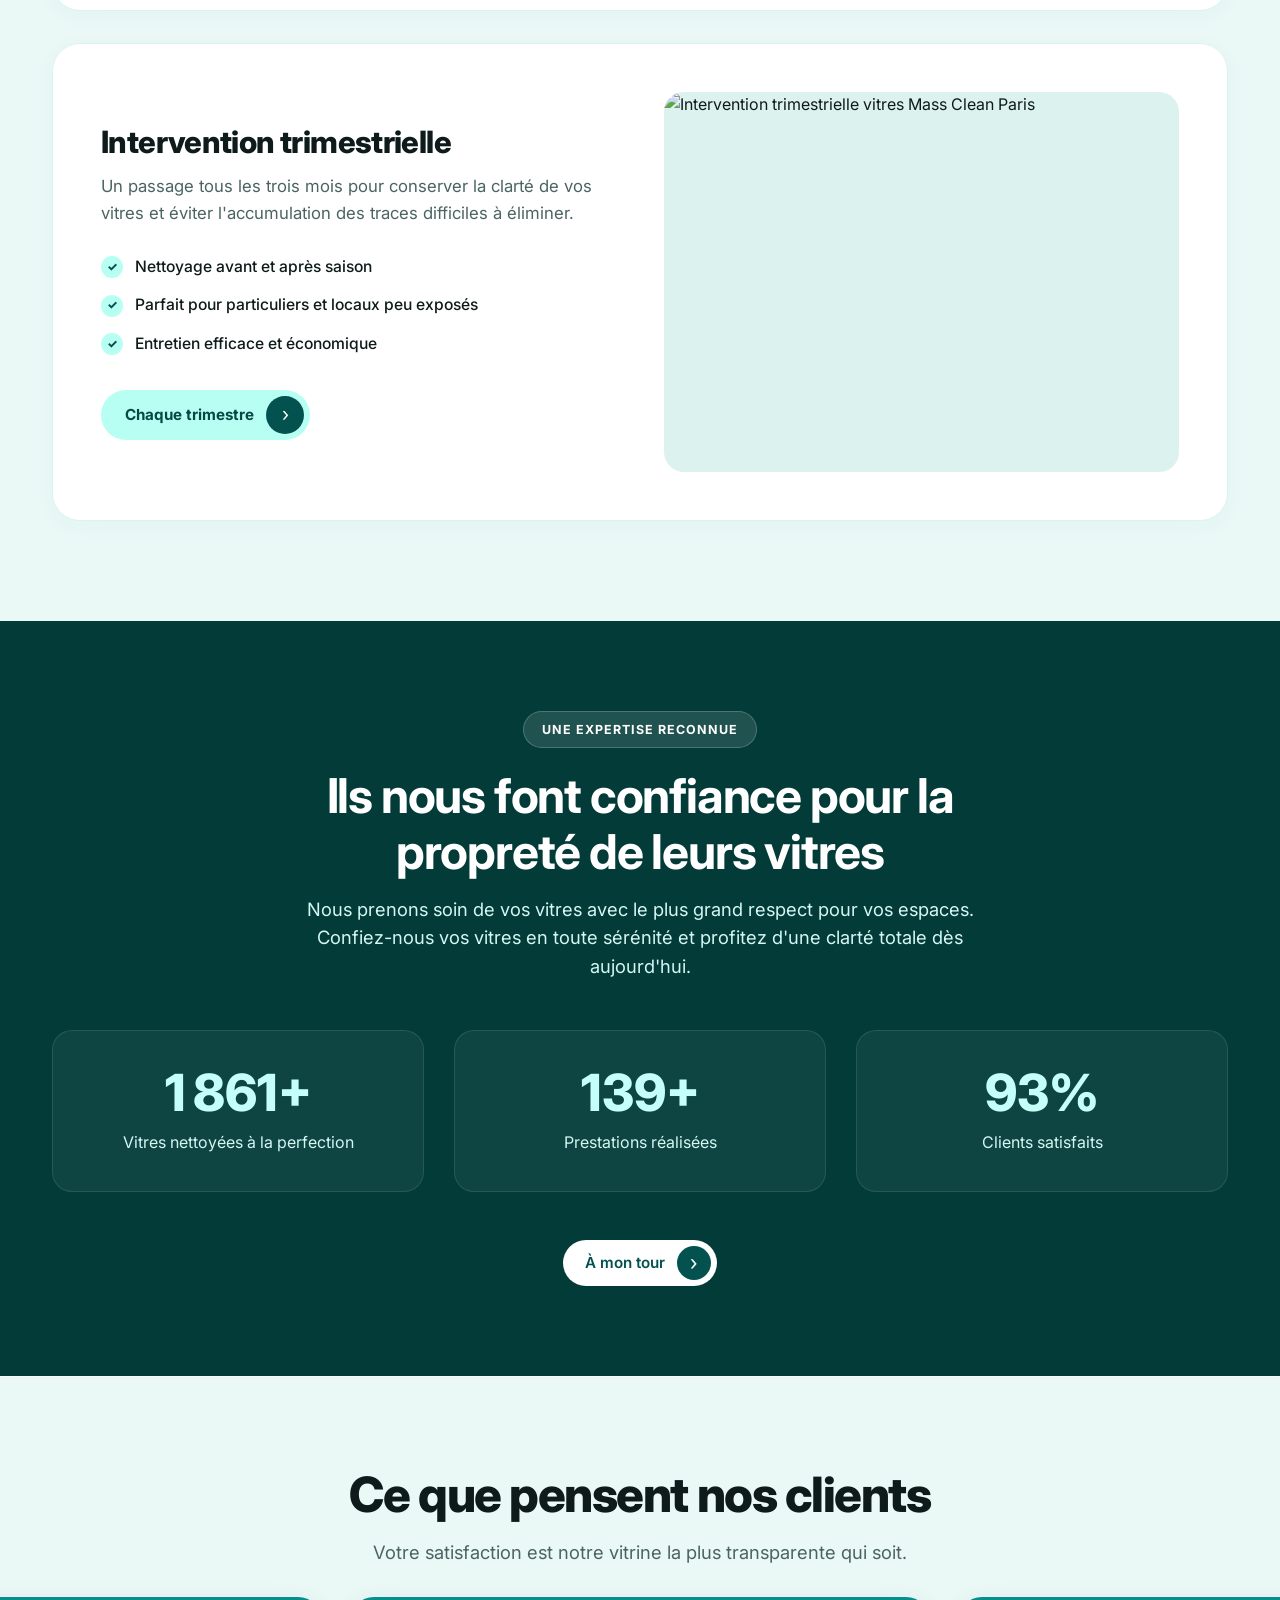
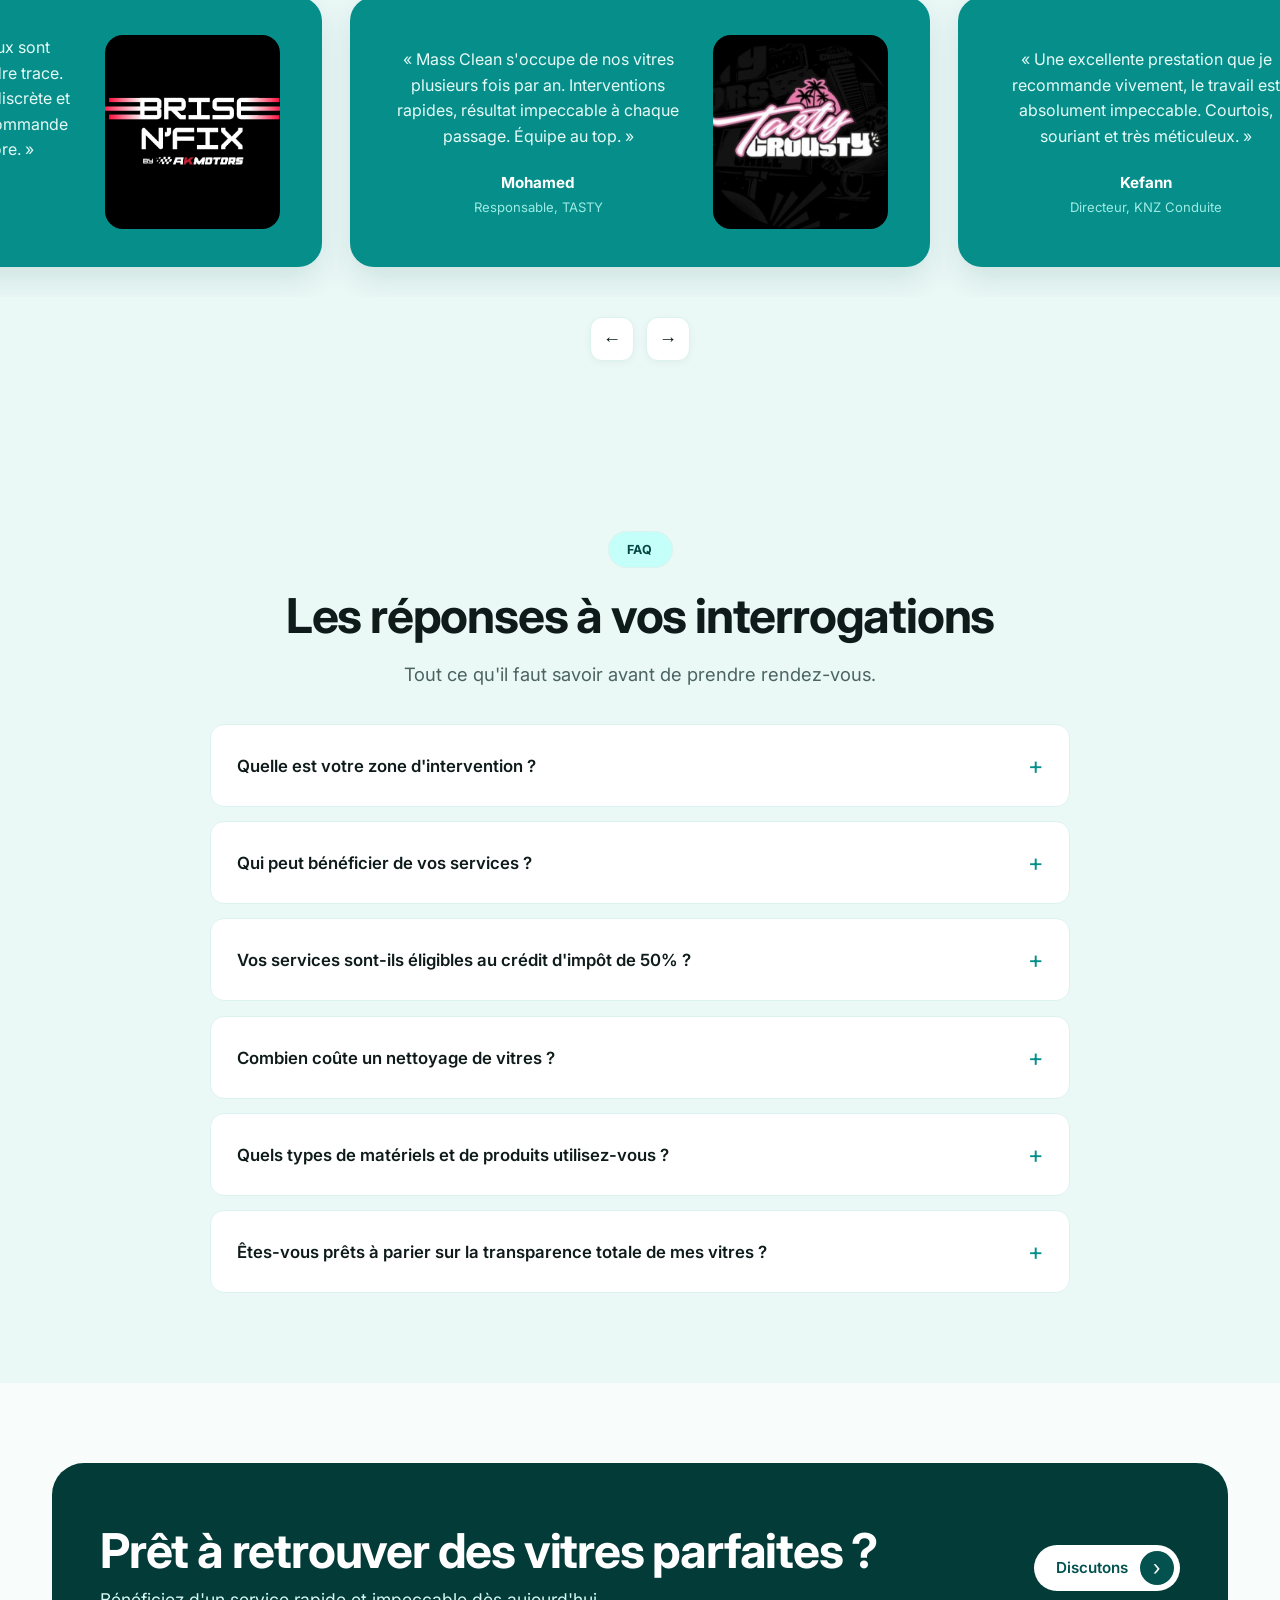
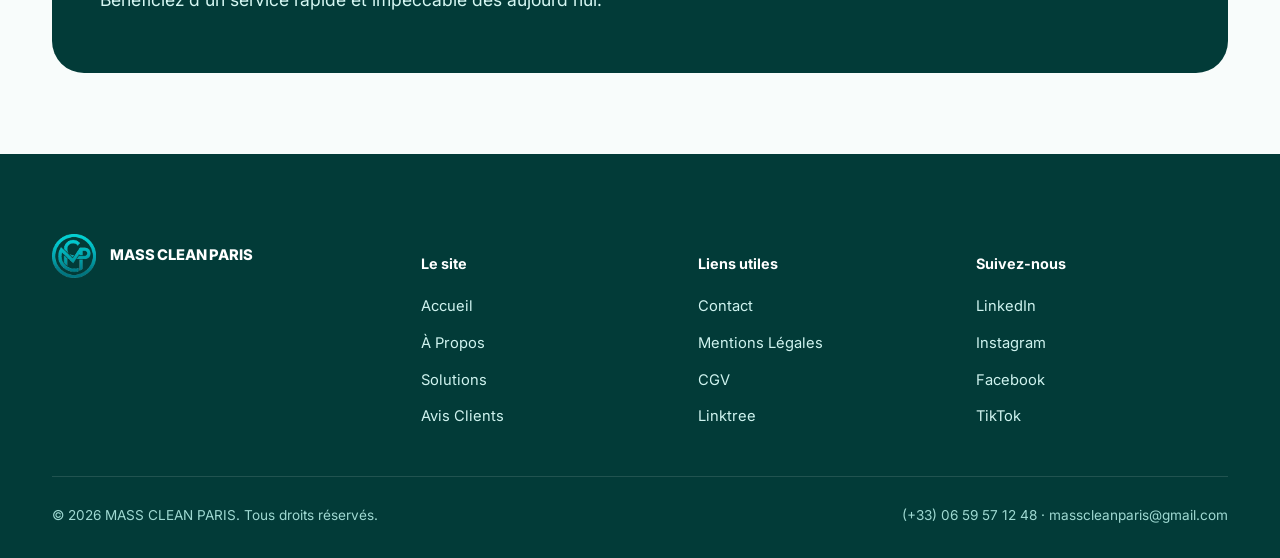
==== commit cfe7f64c: "Remove footer promotional paragraph Removed promotional text from the footer." ====
--- a/index.html
+++ b/index.html
@@ -378,7 +378,6 @@
           <img src="images/logo-icon.png" alt="Logo Mass Clean Paris" class="brand-mark-img">
           <span class="brand-name">MASS CLEAN PARIS</span>
         </a>
-        <p>Recevez nos offres et conseils d'entretien pour vos espaces vitrés.</p>
       </div>
       <div>
         <h4>Le site</h4>
--- a/styles.css
+++ b/styles.css
@@ -463,7 +463,8 @@
 }
 
 .about-v-cta {
-  margin-bottom: 48px;
+  text-align: center;
+  margin-top: 48px; 
 }
 
 .btn-pill--teal {
@@ -580,7 +581,7 @@
 /* ---------- Section Solutions (Framer Exact Match) ---------- */
 
 #solutions {
-  scroll-margin-top: 230px; 
+  scroll-margin-top: 0px; 
   }
 
 .section-solutions {
@@ -1177,3 +1178,65 @@
   transform: translateY(0) scale(1);
 }
 
+/* Règles appliquées UNIQUEMENT à la page À Propos */
+
+.page-about .hero .wrap,
+.page-about .section-head {
+  text-align: center;
+}
+
+.page-about .hero h1 {
+  margin-left: auto;
+  margin-right: auto;
+}
+
+.page-about .section-alt {
+  padding-top: 60px;
+  padding-bottom: 90px;
+}
+
+/* Grille des valeurs sur la page À Propos */
+.page-about .values-grid {
+  display: grid;
+  grid-template-columns: repeat(2, 1fr);
+  gap: 24px;
+  max-width: 900px;
+  margin: 48px auto 0;
+}
+
+/* Carte individuelle */
+.page-about .value-item {
+  background: #ffffff;
+  border: 1px solid var(--line, #e2e8f0);
+  border-radius: 20px;
+  padding: 28px;
+  text-align: left;
+  box-shadow: 0 4px 18px rgba(0, 0, 0, 0.03);
+}
+
+.page-about .value-item h3 {
+  font-size: 1.25rem;
+  margin-bottom: 10px;
+  color: var(--ink, #0f172a);
+}
+
+.page-about .value-item p {
+  color: var(--ink-soft, #475569);
+  line-height: 1.55;
+  font-size: 0.98rem;
+}
+
+/* Centrage du bouton d'action */
+.page-about .section-alt .btn-primary {
+  display: table;
+  margin: 48px auto 0;
+}
+
+/* Passage sur une colonne sur mobile */
+@media (max-width: 768px) {
+  .page-about .values-grid {
+    grid-template-columns: 1fr;
+    gap: 16px;
+    padding: 0 16px;
+  }
+}
